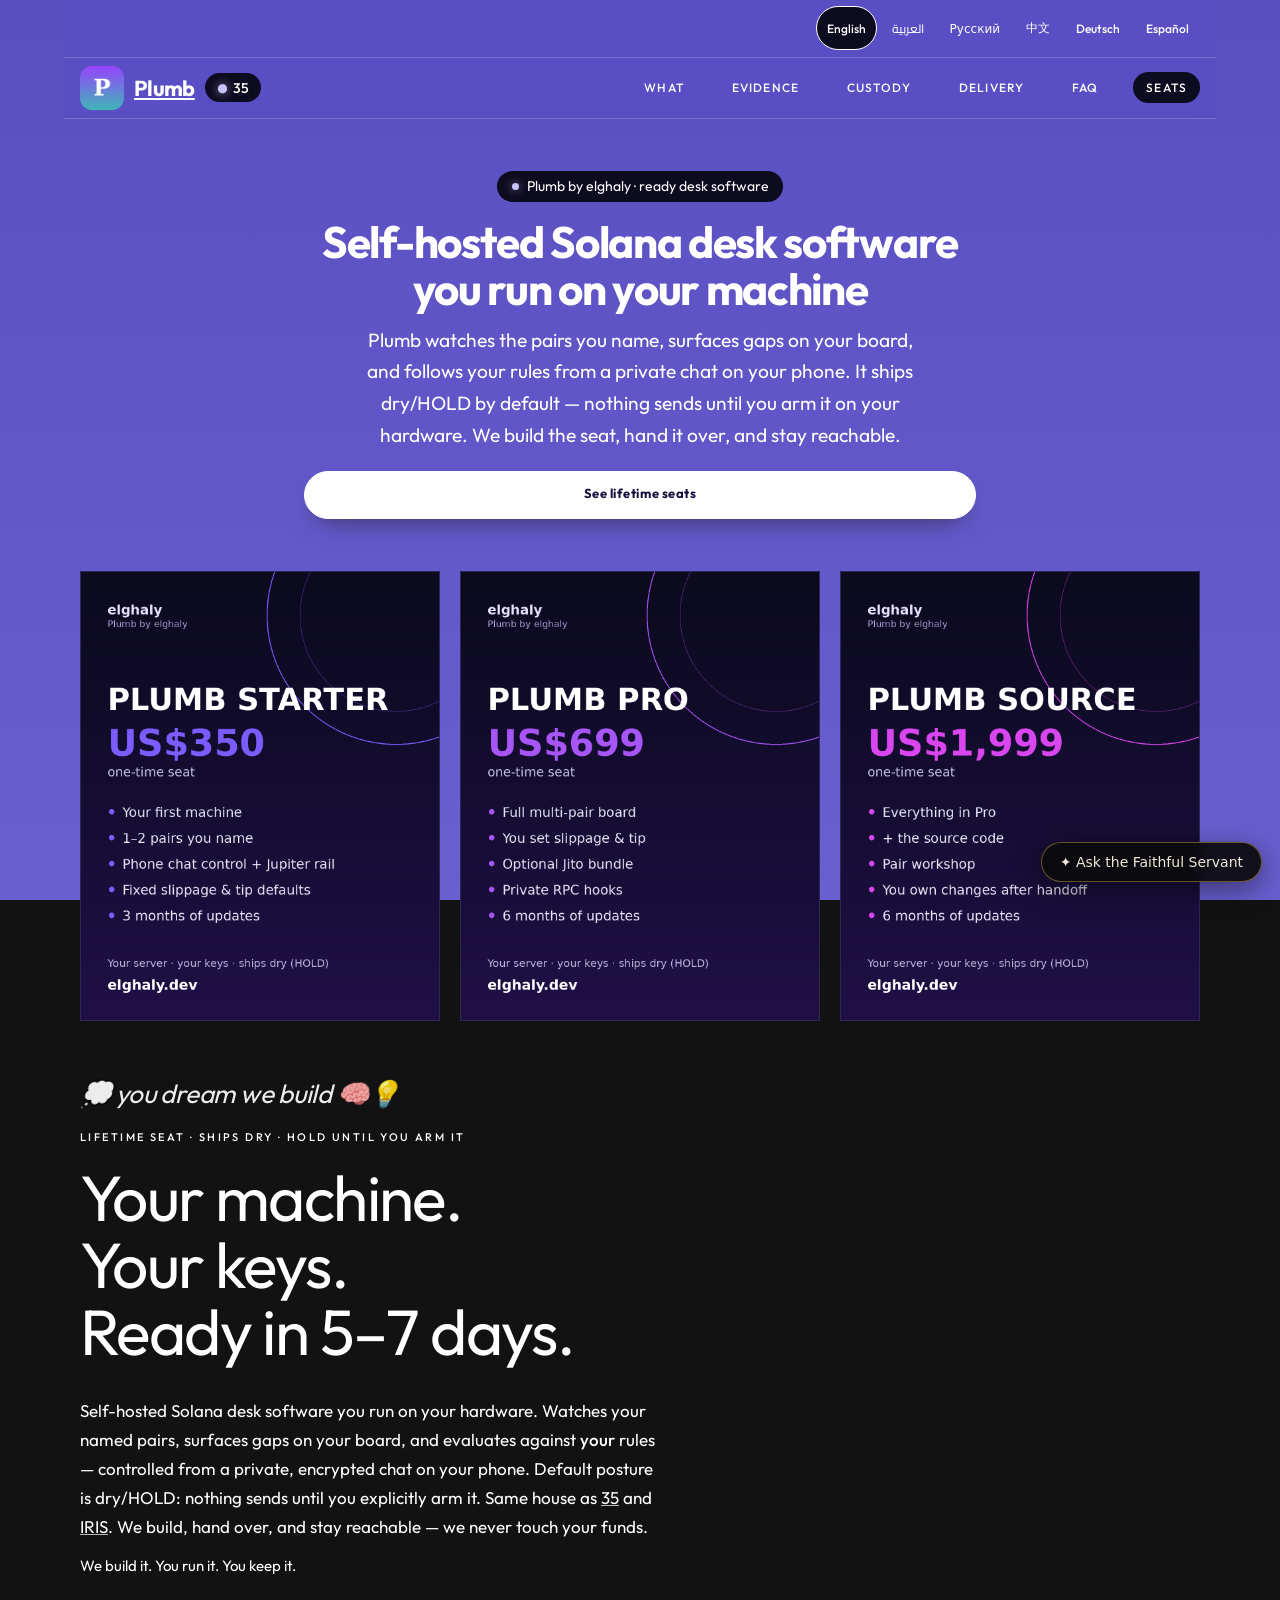
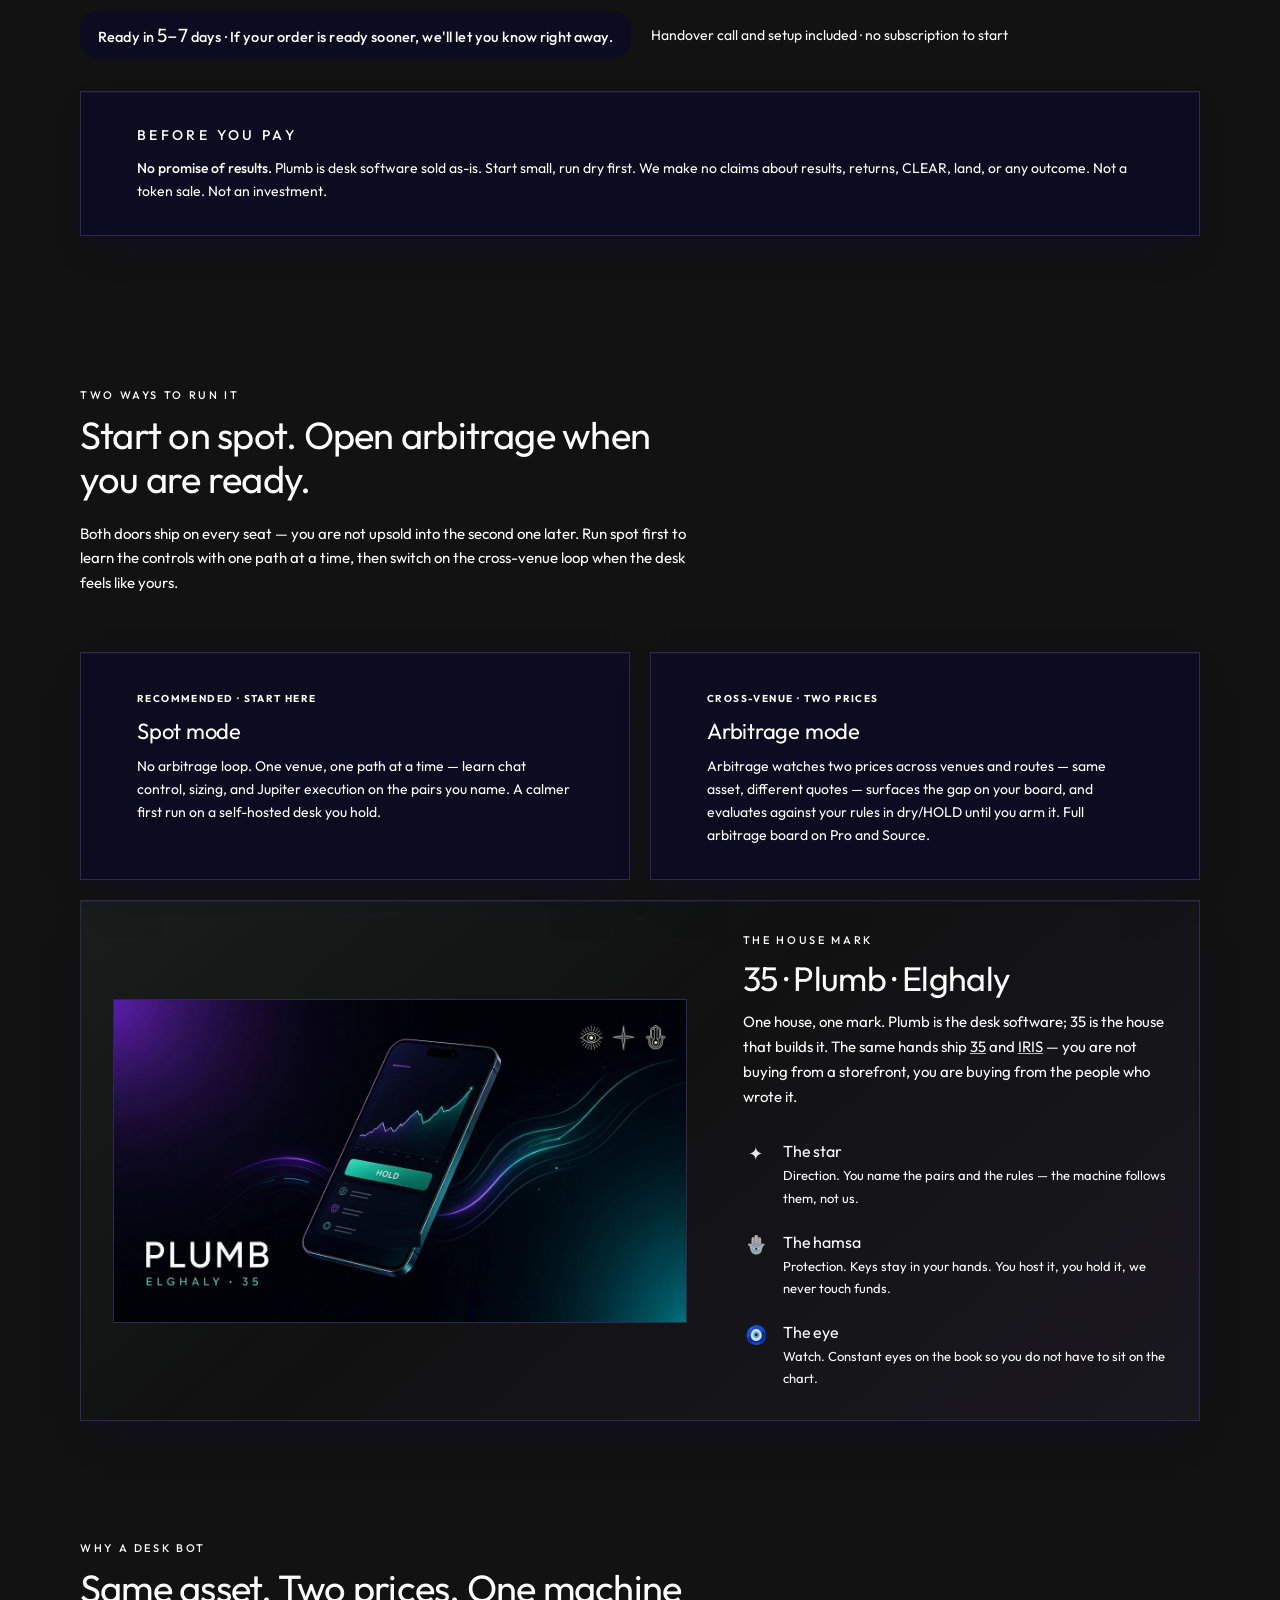
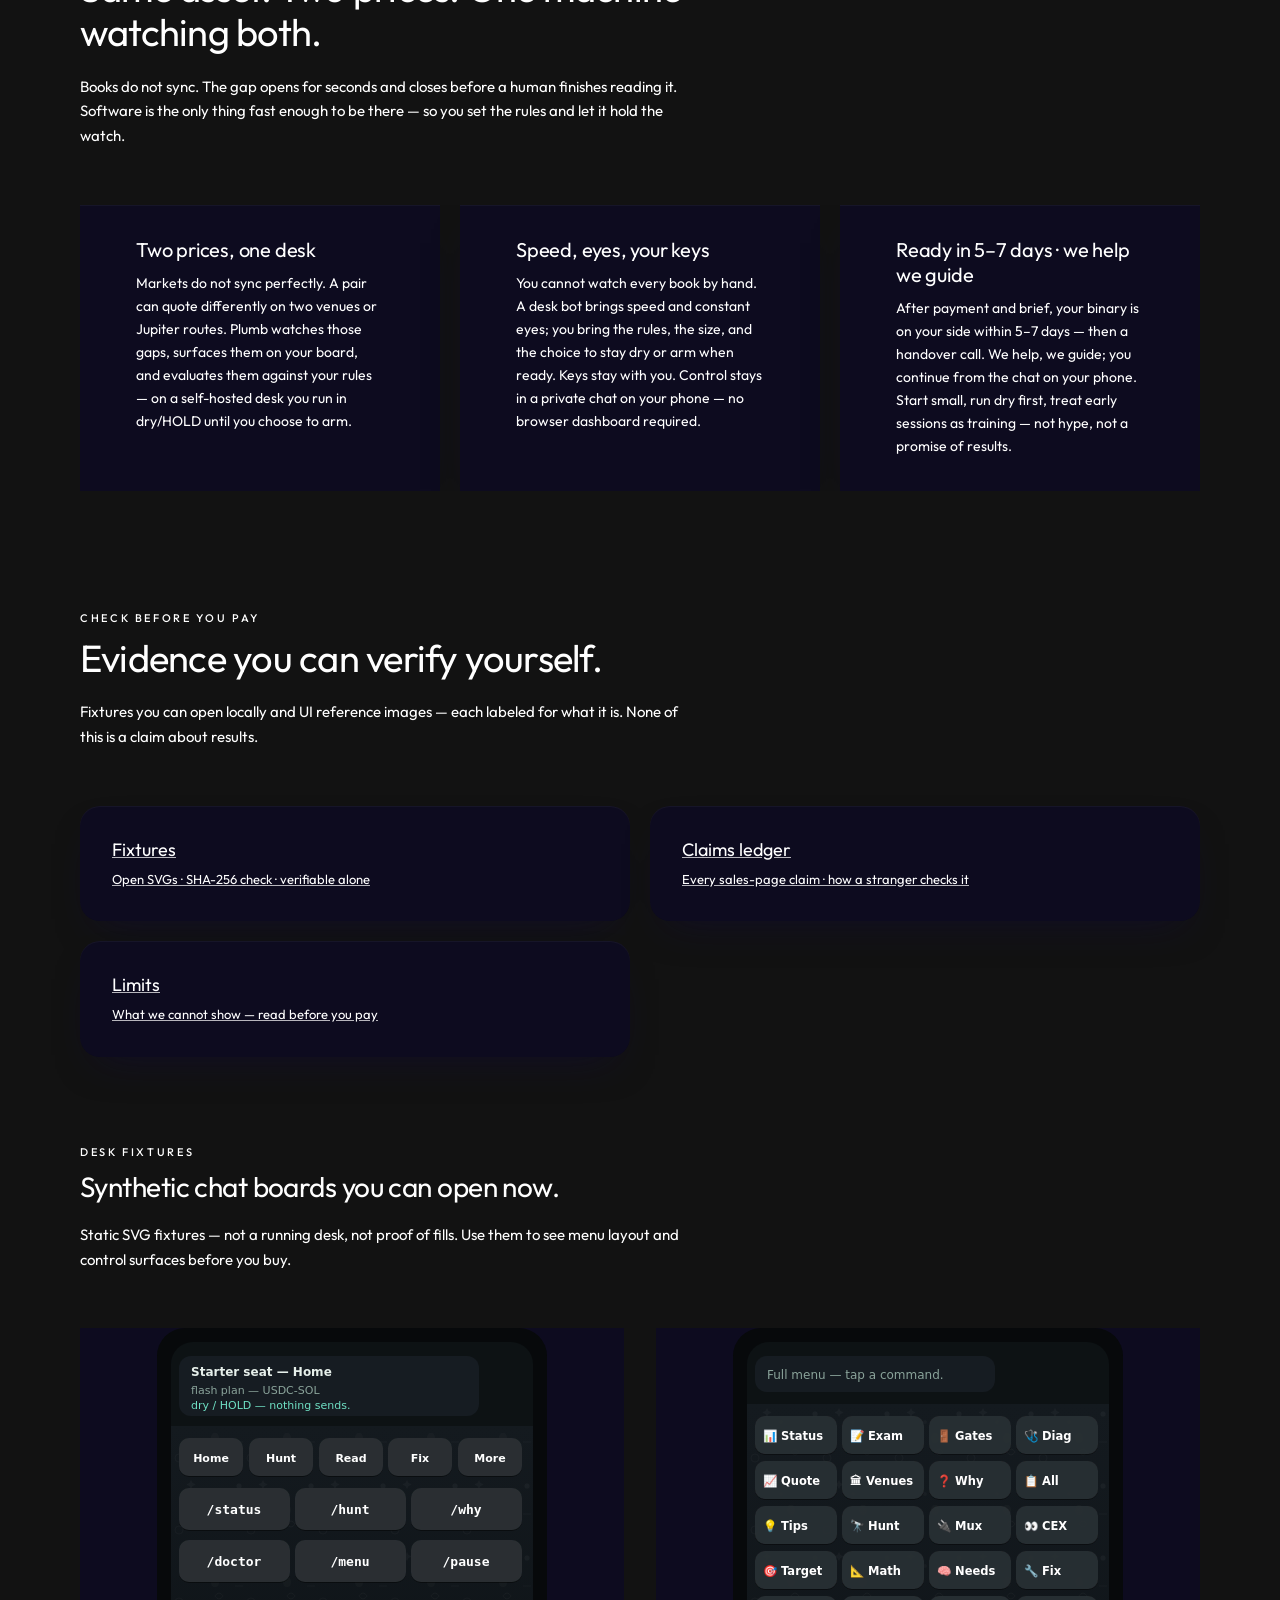
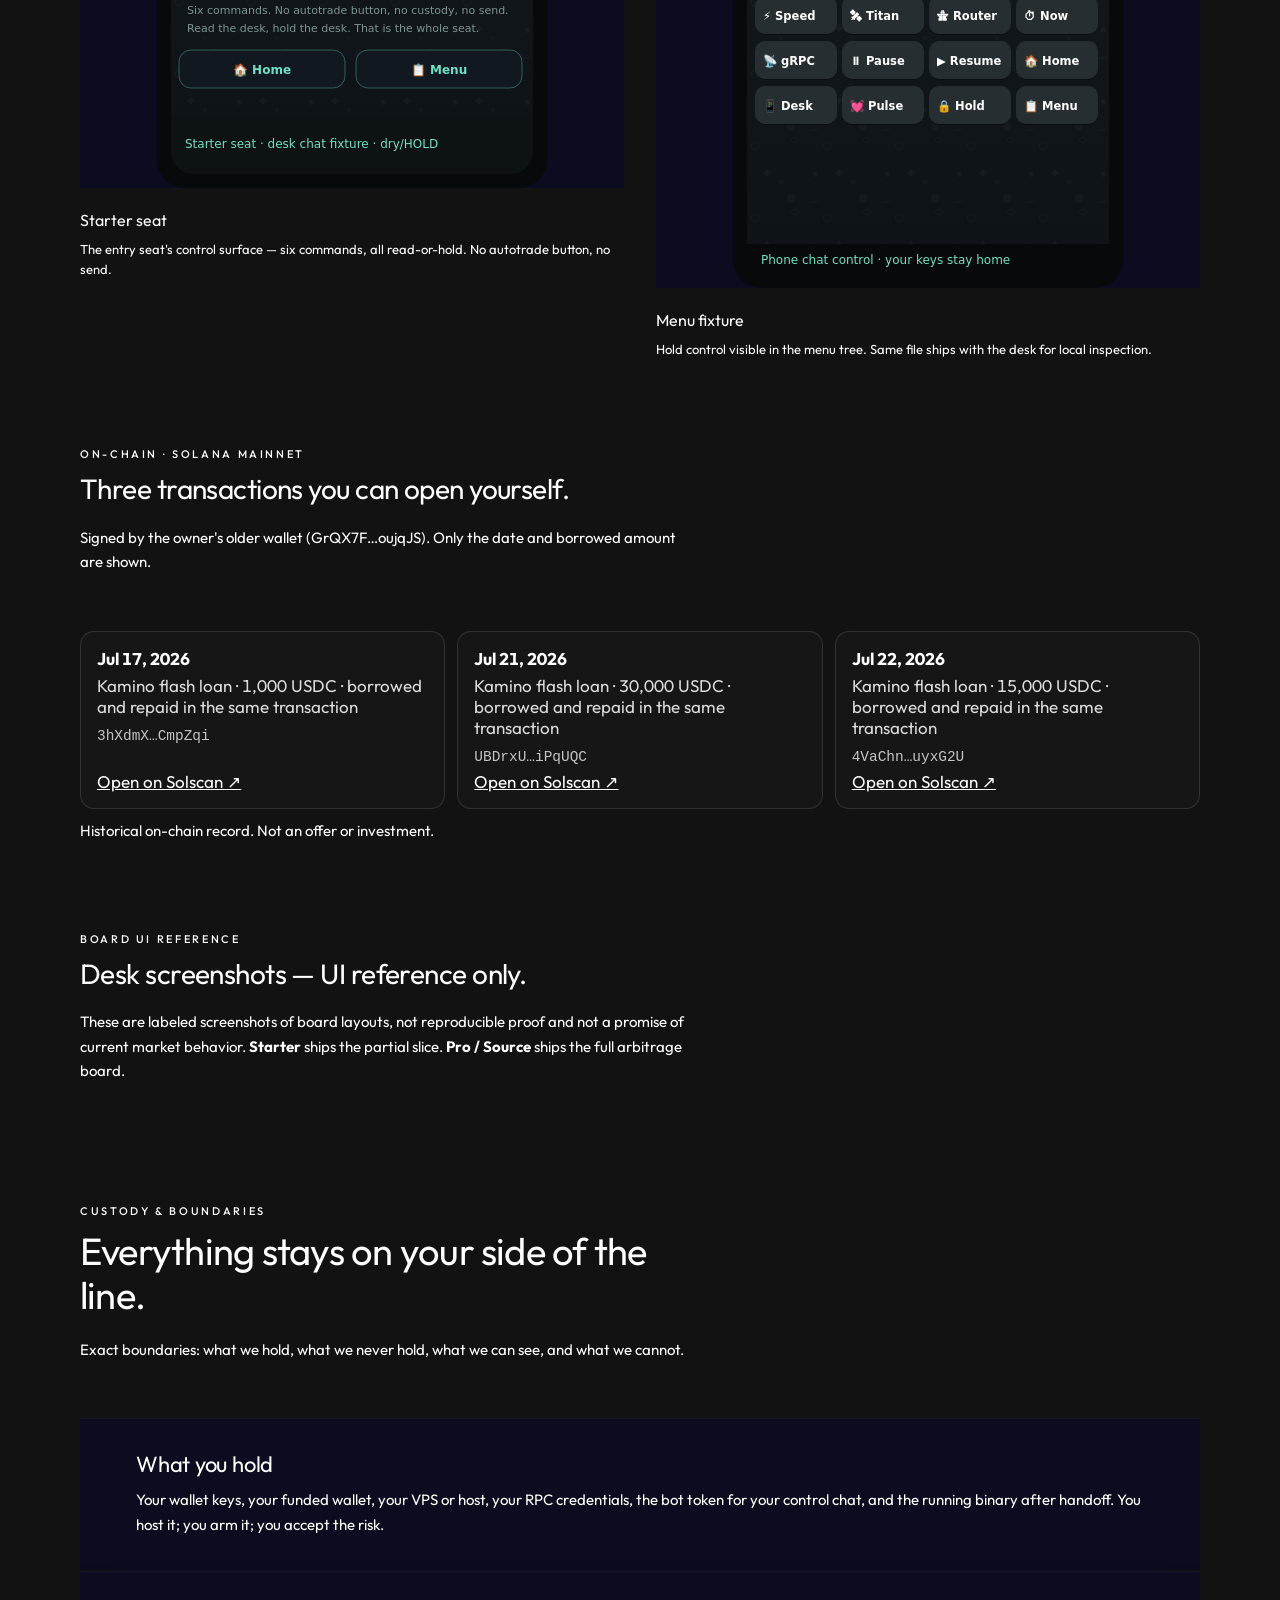
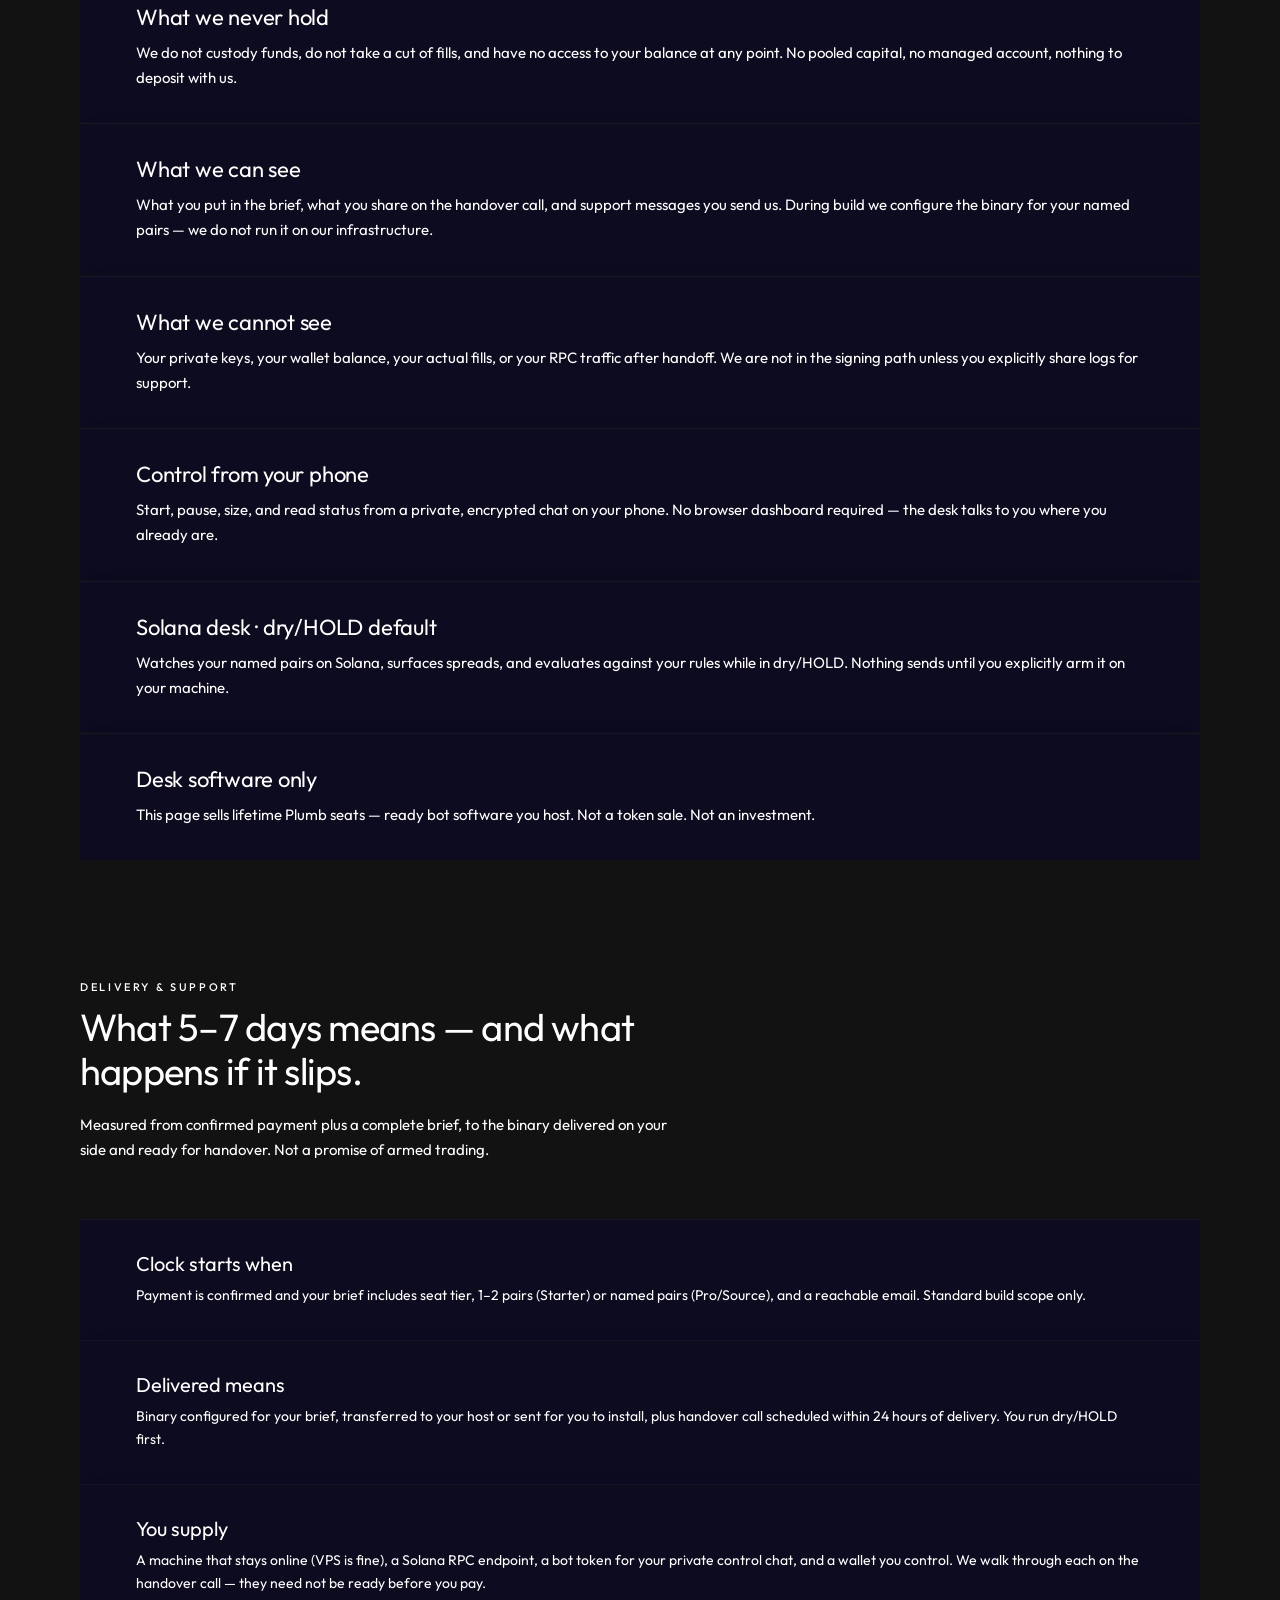
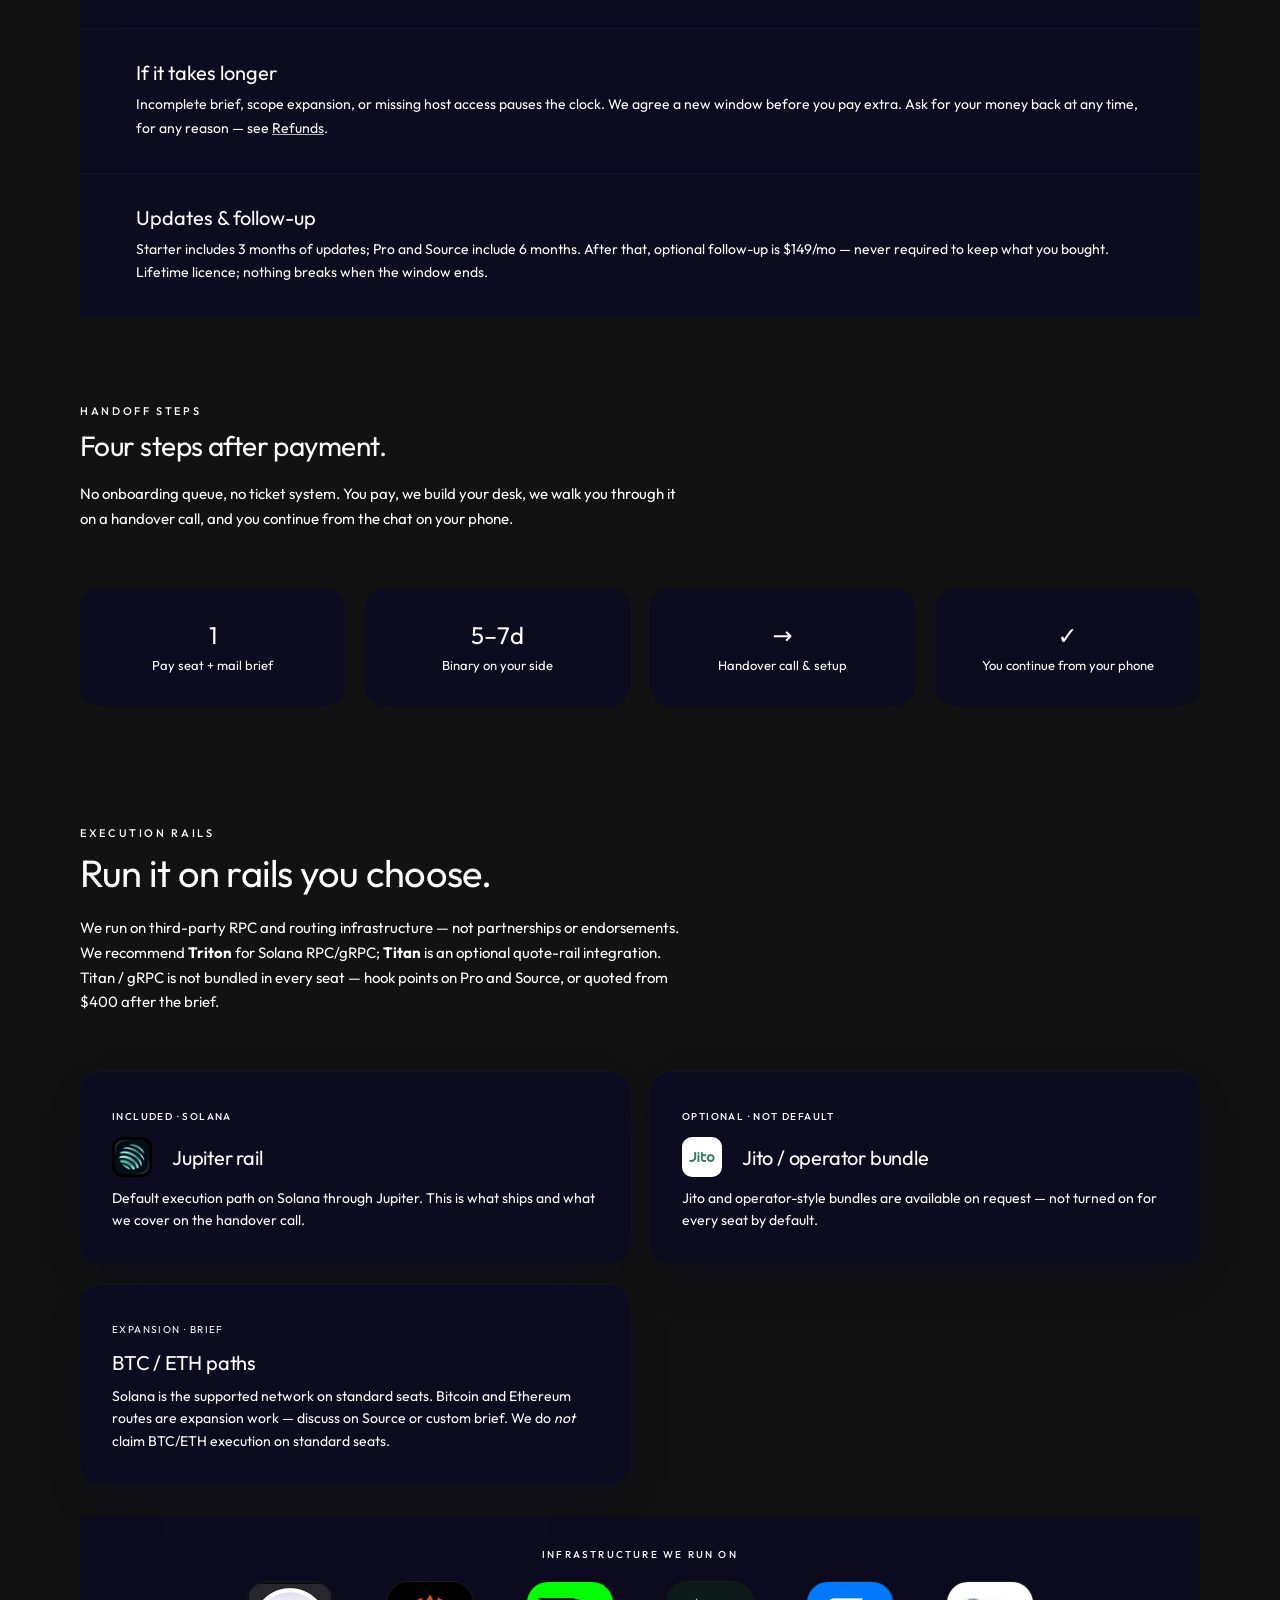
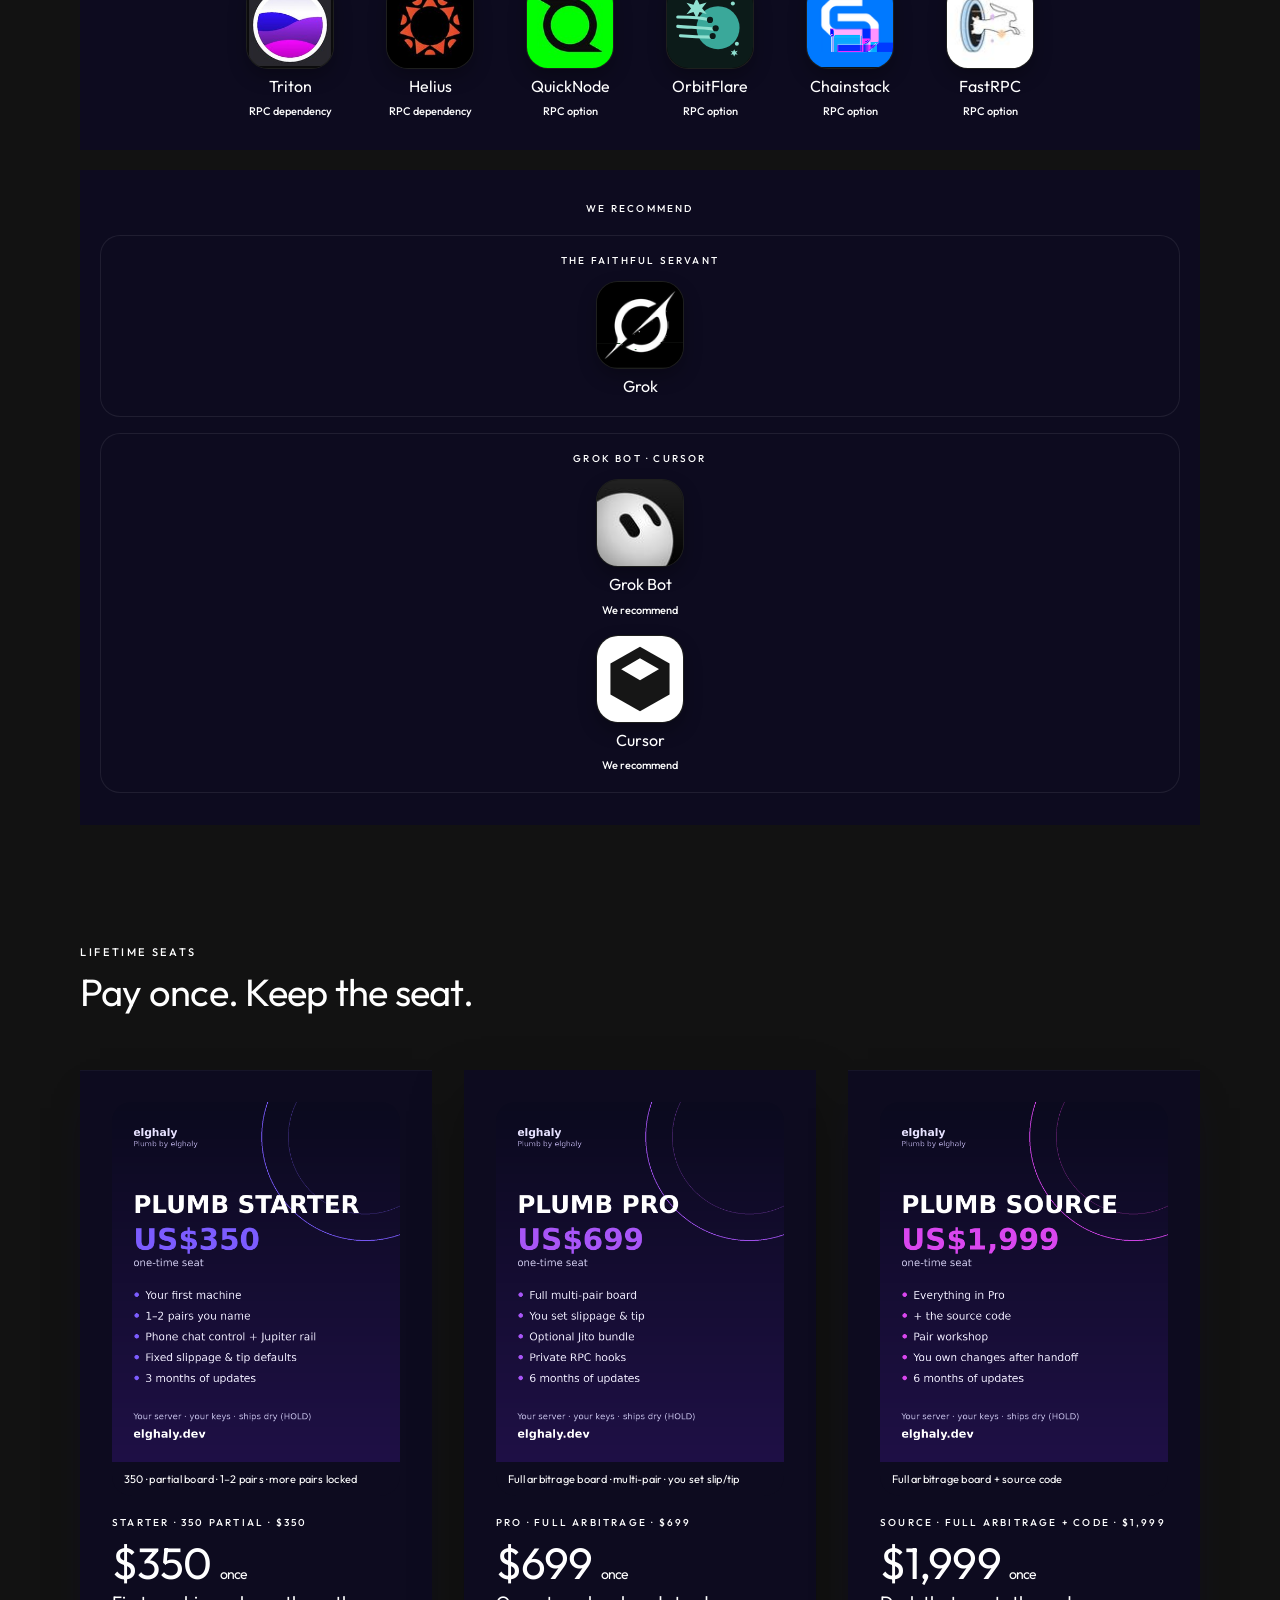
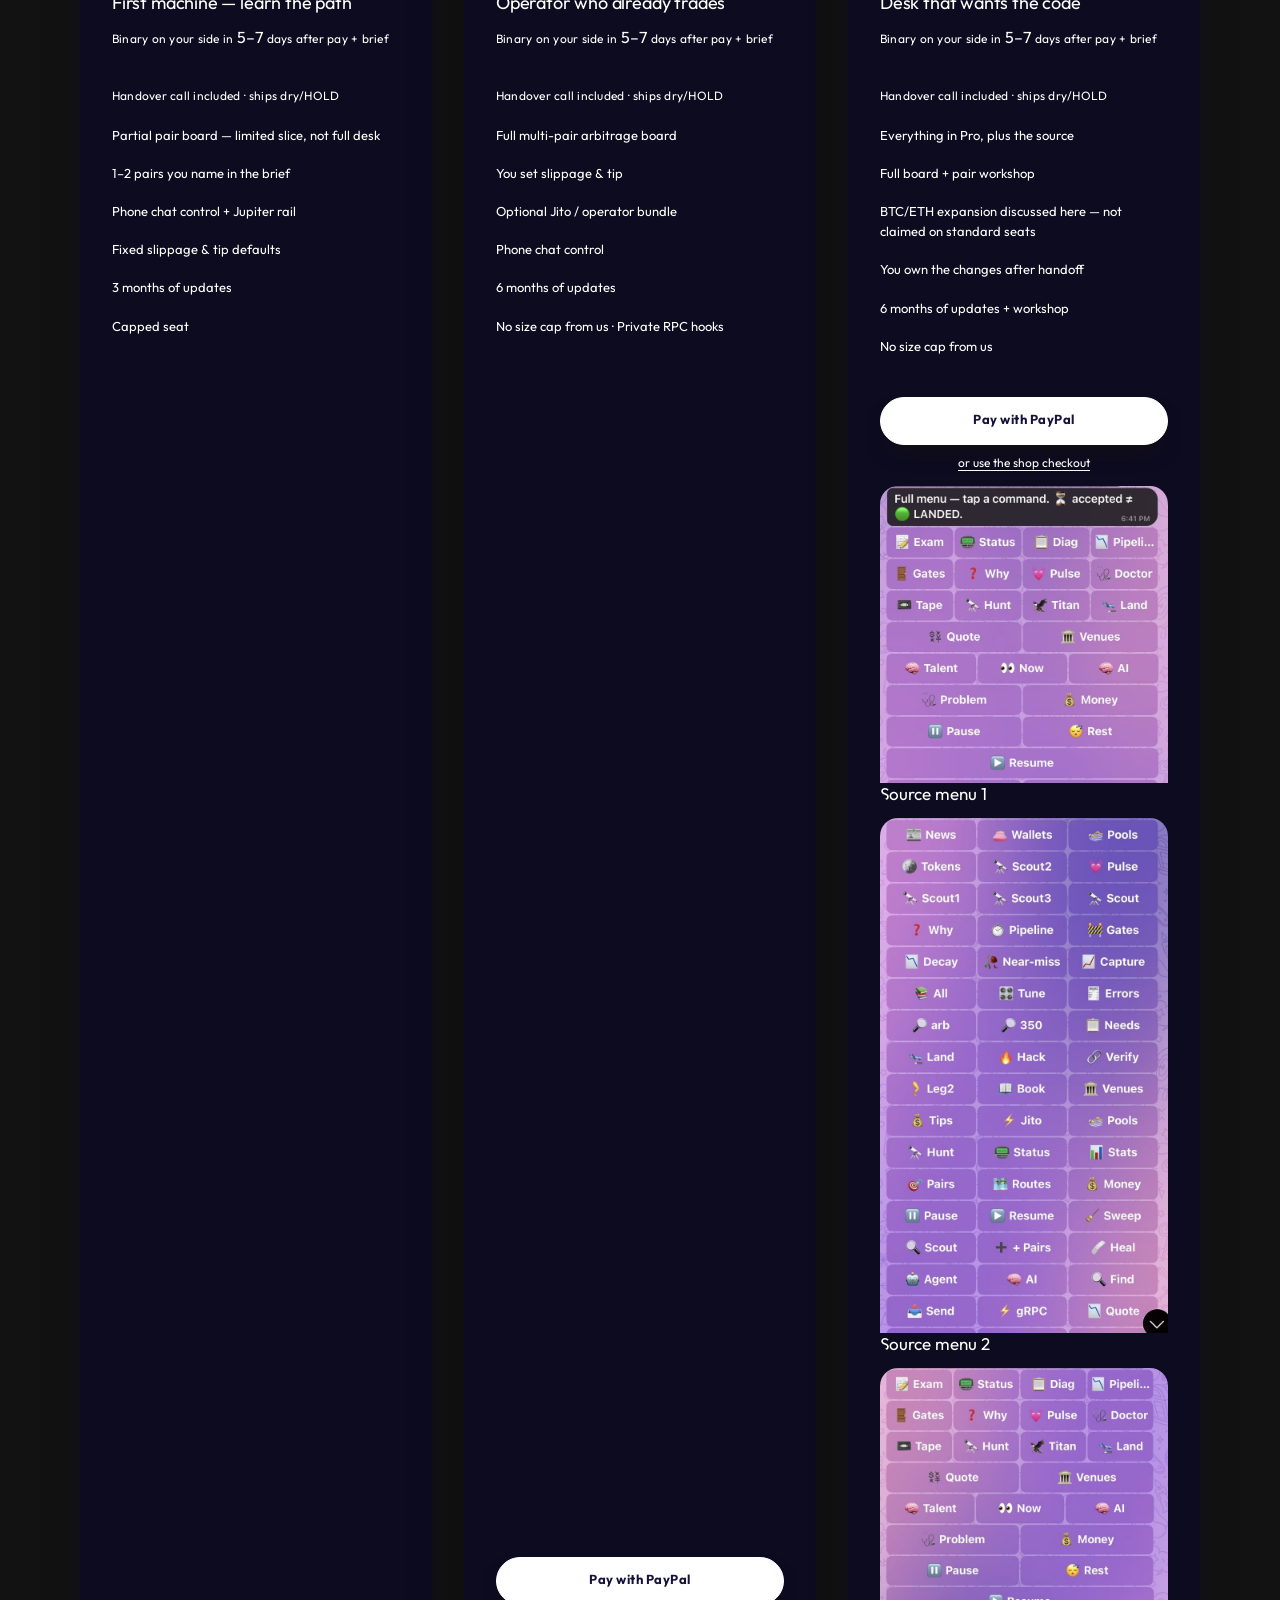
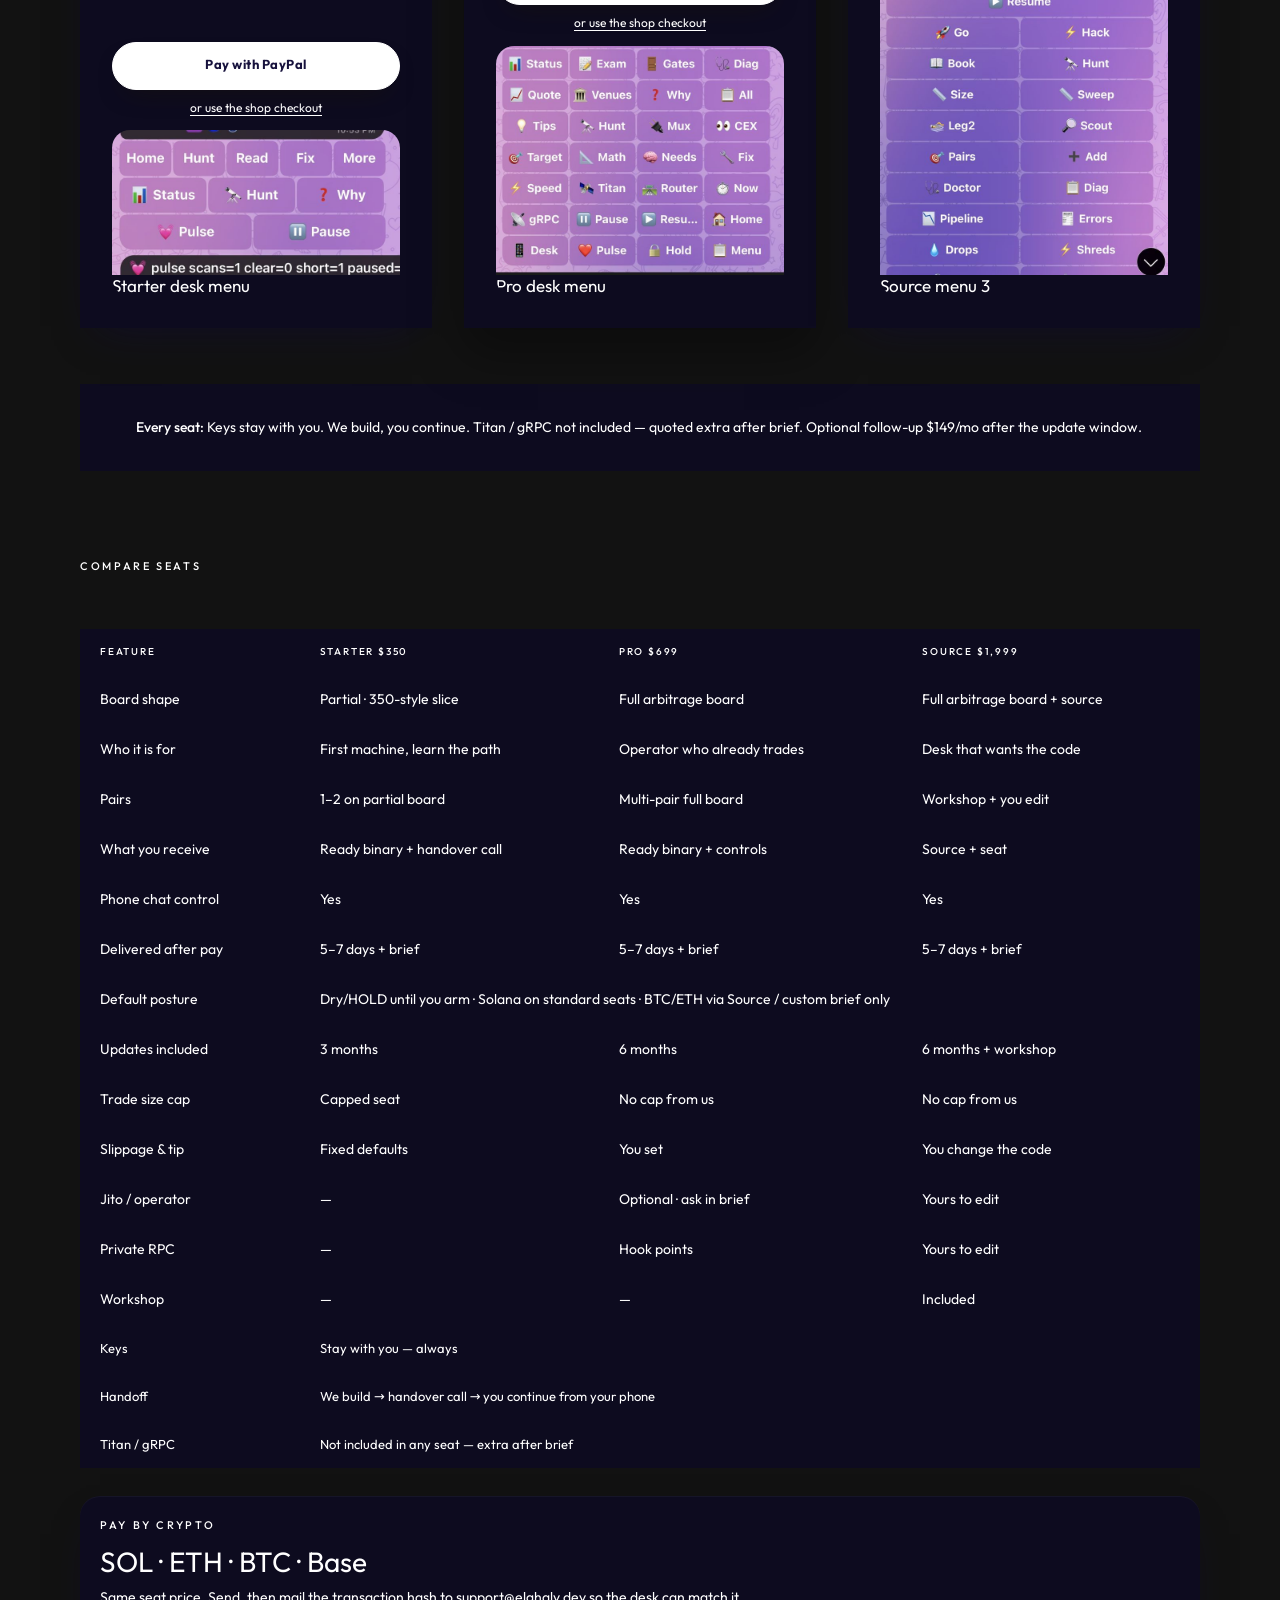
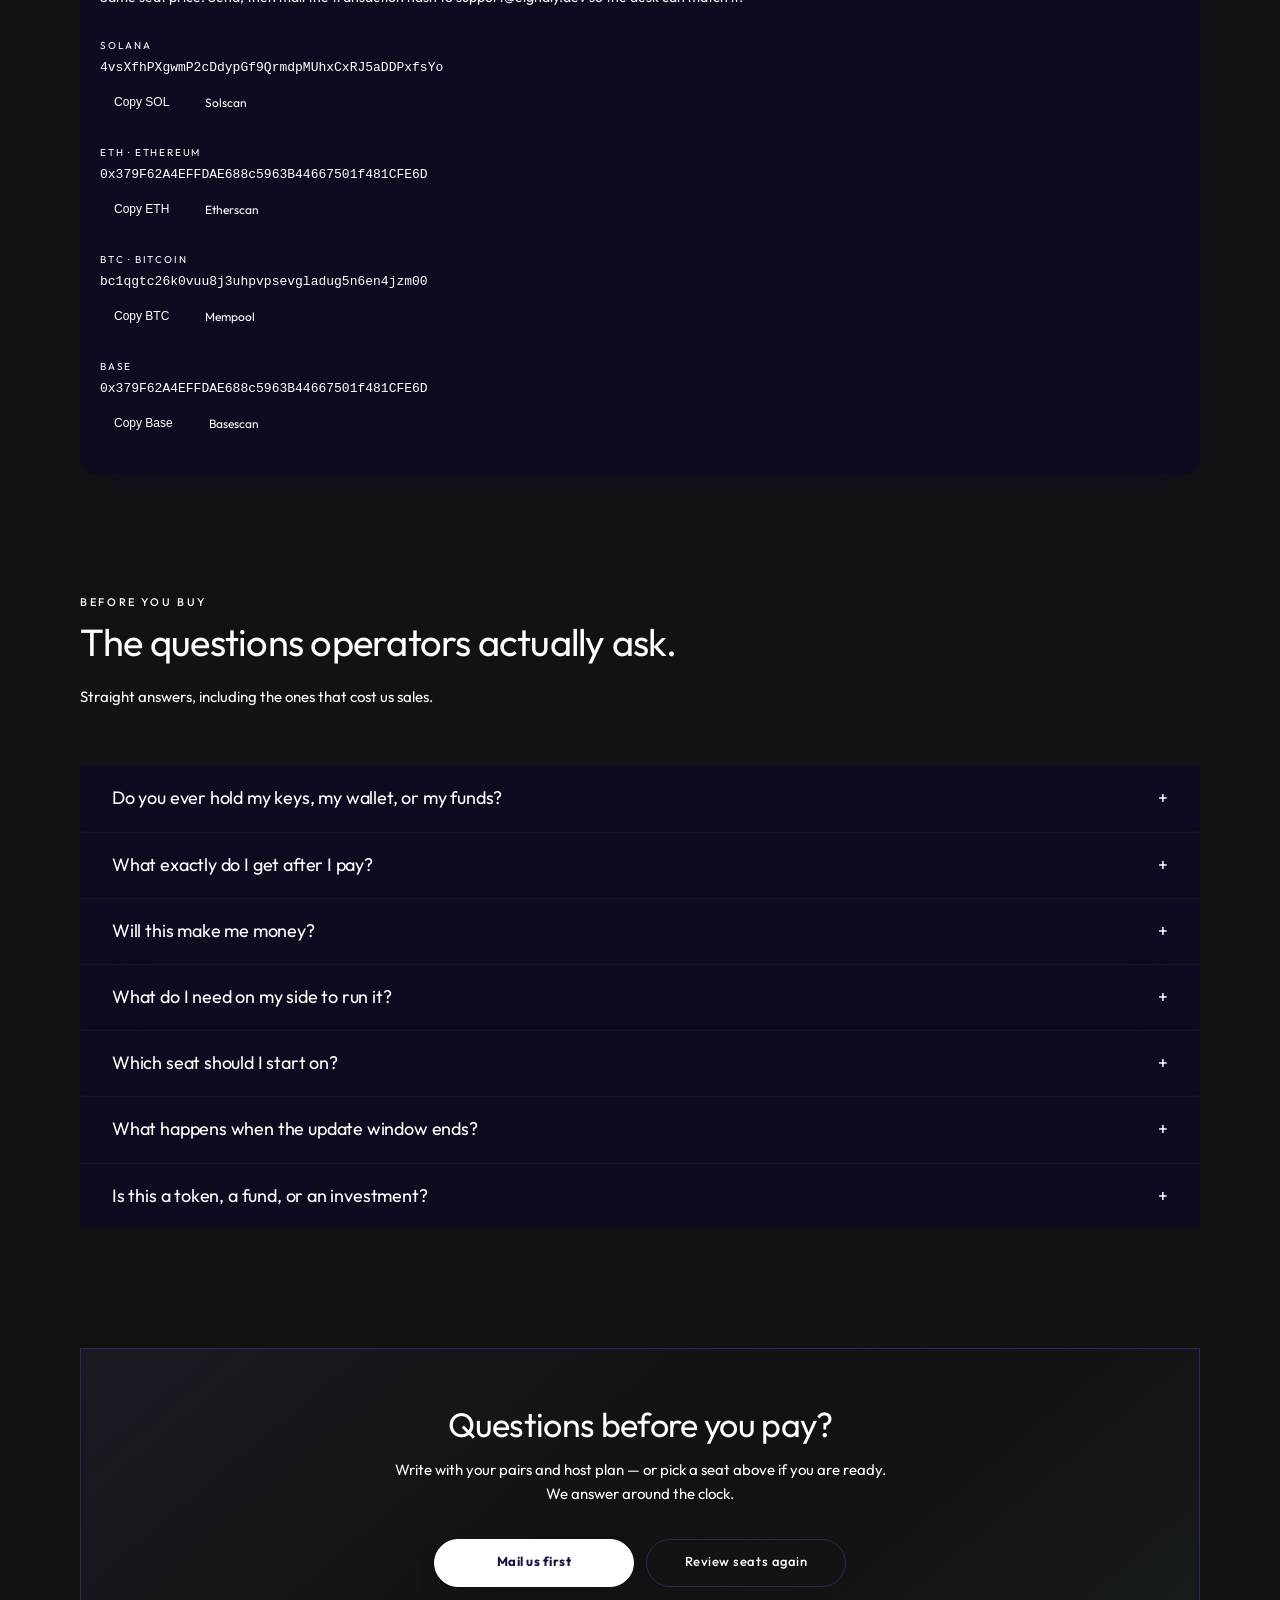
==== index.html @ fbfe06fa "revert: footer QQ icon + address (footer lives in #10) [index.html]" ====
<!DOCTYPE html>
<html lang="en">
<head>
<meta charset="utf-8"/>
<meta name="viewport" content="width=device-width,initial-scale=1"/>
<title>Plumb — Ready Desk Software</title>
<meta name="description" content="Self-hosted Solana desk software. Ships dry/HOLD. Controlled from a private chat on your phone, Jupiter routes, partial or full pair board. Ready in 5–7 days after payment and brief. Lifetime seats."/>
<meta name="theme-color" content="#352373"/>
<meta name="color-scheme" content="dark"/>
<meta name="robots" content="index,follow,max-image-preview:large,max-snippet:-1"/>
<meta name="author" content="Elghaly"/>
<link rel="canonical" href="https://plumb-35.elghaly.dev/"/>
<meta property="og:site_name" content="Plumb — Elghaly"/>
<meta property="og:title" content="Plumb — Ready Desk Software"/>
<meta property="og:description" content="Self-hosted Solana desk. Ships dry/HOLD. Partial or full pair board. Ready in 5–7 days after payment and brief."/>
<meta property="og:url" content="https://plumb-35.elghaly.dev/"/>
<meta property="og:type" content="website"/>
<meta property="og:locale" content="en_US"/>
<meta property="og:image" content="https://plumb-35.elghaly.dev/brand-plumb-hero-v2.jpg?v=1"/>
<meta property="og:image:width" content="1280"/>
<meta property="og:image:height" content="720"/>
<meta property="og:image:alt" content="Plumb by elghaly — desk on your phone, HOLD by default"/>
<meta name="twitter:card" content="summary_large_image"/>
<meta name="twitter:title" content="Plumb — Ready Desk Software"/>
<meta name="twitter:description" content="Self-hosted Solana desk. Ships dry/HOLD. Partial or full pair board. Ready in 5–7 days after payment and brief."/>
<meta name="twitter:image" content="https://plumb-35.elghaly.dev/brand-plumb-hero-v2.jpg?v=1"/>
<link rel="icon" href="/favicon.ico" sizes="any"/>
<link rel="icon" href="/favicon.png" type="image/png"/>
<link rel="icon" href="/favicon.svg" type="image/svg+xml"/>
<link rel="apple-touch-icon" href="/apple-touch-icon.png"/>
<link rel="manifest" href="site.webmanifest"/>
<link rel="preload" as="image" href="plumb-starter-1080x1350.png" type="image/png" fetchpriority="high"/>
<link rel="stylesheet" href="/css/house-glass.css"/>
<script>
/* Set the js flag and the saved language direction before first paint, so a
   returning Arabic reader never sees an English LTR frame flip to RTL. */
(function(){var d=document.documentElement;d.className+=' js';
try{var l=localStorage.getItem('plumb-lang');
if(l&&/^(en|ar|ru|zh|de|es)$/.test(l)){d.lang=l;d.dir=l==='ar'?'rtl':'ltr';}
else if(typeof window.PLUMB_PAGE_LANG==='string'&&/^(en|ar|ru|zh)$/.test(window.PLUMB_PAGE_LANG)){d.lang=window.PLUMB_PAGE_LANG;d.dir=window.PLUMB_PAGE_LANG==='ar'?'rtl':'ltr';}}catch(e){}})();
</script>
<script type="application/ld+json">
{
 "@context": "https://schema.org",
 "@graph": [
  {
   "@type": "Organization",
   "@id": "https://plumb-35.elghaly.dev/#org",
   "name": "Elghaly",
   "url": "https://plumb-35.elghaly.dev/",
   "logo": "https://plumb-35.elghaly.dev/brand-35-plumb.jpg",
   "email": "support@elghaly.dev",
   "sameAs": [
    "https://35.elghaly.dev",
    "https://iris-35.elghaly.dev"
   ]
  },
  {
   "@type": "WebSite",
   "@id": "https://plumb-35.elghaly.dev/#site",
   "url": "https://plumb-35.elghaly.dev/",
   "name": "Plumb — Ready Desk Software",
   "publisher": {
    "@id": "https://plumb-35.elghaly.dev/#org"
   },
   "inLanguage": [
    "en",
    "ar",
    "ru",
    "zh",
    "de",
    "es"
   ]
  },
  {
   "@type": "SoftwareApplication",
   "@id": "https://plumb-35.elghaly.dev/#app",
   "name": "Plumb",
   "applicationCategory": "FinanceApplication",
   "operatingSystem": "Linux",
   "description": "Self-hosted Solana desk software. Ships dry/HOLD. Controlled from a private chat on your phone, Jupiter routes, partial or full arbitrage pair board. Ready within 5–7 days of confirmed payment and brief. You host it and hold your own keys.",
   "url": "https://plumb-35.elghaly.dev/",
   "image": "https://plumb-35.elghaly.dev/brand-plumb-hero-v2.jpg?v=1",
   "publisher": {
    "@id": "https://plumb-35.elghaly.dev/#org"
   },
   "offers": [
    {
     "@type": "Offer",
     "name": "Starter seat",
     "price": "350",
     "priceCurrency": "USD",
     "description": "Partial pair board, 1–2 pairs, phone chat control and Jupiter rail, fixed slippage and tip defaults, 3 months of updates.",
     "url": "https://plumb-shop.elghaly.dev/products/plumb-starter",
     "availability": "https://schema.org/InStock"
    },
    {
     "@type": "Offer",
     "name": "Pro seat",
     "price": "699",
     "priceCurrency": "USD",
     "description": "Full multi-pair arbitrage board, you set slippage and tip, optional Jito bundle, private RPC hooks, 6 months of updates.",
     "url": "https://plumb-shop.elghaly.dev/products/plumb-pro",
     "availability": "https://schema.org/InStock"
    },
    {
     "@type": "Offer",
     "name": "Source seat",
     "price": "1999",
     "priceCurrency": "USD",
     "description": "Everything in Pro plus the source code, pair workshop and 6 months of updates.",
     "url": "https://plumb-shop.elghaly.dev/products/plumb-source",
     "availability": "https://schema.org/InStock"
    }
   ]
  },
  {
   "@type": "FAQPage",
   "@id": "https://plumb-35.elghaly.dev/#faq",
   "mainEntity": [
    {
     "@type": "Question",
     "name": "Do you ever hold my keys, my wallet, or my funds?",
     "acceptedAnswer": {
      "@type": "Answer",
      "text": "No. Plumb runs on your machine with your keys and your wallet. We do not custody funds, do not take a cut of fills, and have no access to your balance at any point."
     }
    },
    {
     "@type": "Question",
     "name": "What exactly do I get after I pay?",
     "acceptedAnswer": {
      "@type": "Answer",
      "text": "A ready bot built for the pairs you name in the brief, delivered within 5–7 days of confirmed payment and brief, plus a handover call to get it running on your host. Starter and Pro ship the running binary; Source ships the source code as well. Every seat is controlled from a private chat on your phone. Ships dry/HOLD by default."
     }
    },
    {
     "@type": "Question",
     "name": "Will this make me money?",
     "acceptedAnswer": {
      "@type": "Answer",
      "text": "We make no promise of results. Plumb is a tool that gives you speed and constant eyes on the book, but the rules, the size and the risk are yours. Markets can move against you and you can lose money."
     }
    },
    {
     "@type": "Question",
     "name": "What do I need on my side to run it?",
     "acceptedAnswer": {
      "@type": "Answer",
      "text": "A machine that stays online such as a small VPS, a Solana RPC endpoint, a bot token for your private control chat, and a funded wallet you control. We walk through each of these on the handover call."
     }
    },
    {
     "@type": "Question",
     "name": "Which seat should I start on?",
     "acceptedAnswer": {
      "@type": "Answer",
      "text": "Starter if this is your first desk bot. Pro if you already trade actively and want the multi-pair arbitrage board with your own slippage and tip settings. Source only if you intend to edit the code yourself."
     }
    },
    {
     "@type": "Question",
     "name": "What happens when the update window ends?",
     "acceptedAnswer": {
      "@type": "Answer",
      "text": "Nothing breaks. The seat is a lifetime licence and the desk keeps running. Updates are included for 3 months on Starter and 6 months on Pro and Source; continued updates afterwards are an optional $149/mo."
     }
    },
    {
     "@type": "Question",
     "name": "Is this a token, a fund, or an investment?",
     "acceptedAnswer": {
      "@type": "Answer",
      "text": "No. You are buying software once and running it yourself. There is no token, no pooled capital, no managed account and nothing to deposit with us."
     }
    }
   ]
  }
 ]
}
</script>

<link rel="alternate" hreflang="en" href="https://plumb-35.elghaly.dev/"/>
<link rel="alternate" hreflang="ar" href="https://plumb-35.elghaly.dev/ar/"/>
<link rel="alternate" hreflang="ru" href="https://plumb-35.elghaly.dev/ru/"/>
<link rel="alternate" hreflang="zh" href="https://plumb-35.elghaly.dev/zh/"/>
<link rel="alternate" hreflang="x-default" href="https://plumb-35.elghaly.dev/"/>

<style>
  .oc { margin: 56px auto 0; max-width: 920px; padding: 0 20px; }
  .oc h2 { font-family: Georgia, 'Times New Roman', serif; color: #c4a1ec; font-weight: 500; margin: 0 0 6px; font-size: clamp(1.15rem, 4.6vw, 1.5rem); }
  .oc__sub { color: #a39b88; margin: 0 0 22px; font-size: .92rem; }
  .oc-flag { color: #a39b88; font-size: .78rem; letter-spacing: .12em; text-transform: uppercase; margin: 0 0 14px; }
  #onchain-list { display: grid; gap: 14px; }
  .oc-card { border: 1px solid rgba(196,161,236,.32); background: rgba(16,19,31,.62); backdrop-filter: blur(8px);
             border-radius: 14px; padding: 14px 16px; color: #efe8d8; }
  .oc-top { display: flex; flex-wrap: wrap; align-items: center; gap: 8px 10px; margin-bottom: 8px; }
  .oc-stage { font-size: .72rem; letter-spacing: .1em; text-transform: uppercase; padding: 3px 9px; border-radius: 999px;
              border: 1px solid rgba(196,161,236,.45); color: #e6d4fa; }
  .oc-stage--refused { border-color: rgba(214,120,120,.6); color: #e7b3b3; }
  .oc-stage--confirmed { border-color: rgba(52,184,172,.55); color: #9fe3da; }
  .oc-chain { font-size: .78rem; color: #c4a1ec; }
  .oc-time { margin-left: auto; font-size: .76rem; color: #a39b88; }
  .oc-hops { margin: 0 0 6px; font-size: .95rem; line-height: 1.6; }
  .oc-reason { margin: 0 0 6px; font-size: .88rem; color: #cbbfae; }
  .oc-foot { display: flex; justify-content: flex-end; }
  .oc-sig { font-family: ui-monospace, monospace; font-size: .8rem; color: #c4a1ec; text-decoration: none; border-bottom: 1px solid rgba(196,161,236,.4); }
  .oc-sig--none { color: #6e6a63; border: 0; }
  @media (max-width: 520px) { .oc-time { margin-left: 0; width: 100%; } .oc-card { padding: 13px 14px; } }
</style>
</head>
<body>
<a class="skip-link" href="#main" id="skipLink">Skip to content</a>
<div class="wrap">
  <header class="nav">
    <div class="nav__langbar">
      <div class="nav__langbar-in">
        <nav class="lang-switch" aria-label="Language">
          <a class="lang-btn active" href="/" data-lang="en" hreflang="en" lang="en">English</a>
          <a class="lang-btn" href="/ar/" data-lang="ar" hreflang="ar" lang="ar">العربية</a>
          <a class="lang-btn" href="/ru/" data-lang="ru" hreflang="ru" lang="ru">Русский</a>
          <a class="lang-btn" href="/zh/" data-lang="zh" hreflang="zh" lang="zh">中文</a>
          <button type="button" class="lang-btn" data-lang="de">Deutsch</button>
          <button type="button" class="lang-btn" data-lang="es">Español</button>
        </nav>
      </div>
    </div>
    <div class="nav__in">
      <div class="nav__start">
        <div class="brand">
          <img class="brand-p" src="/logo.png" width="56" height="56" alt="" aria-hidden="true"/>
          <a href="#top" class="brand-logo" aria-label="Plumb 35 — Elghaly, back to top">
            <span class="bl-35" aria-hidden="true">Plumb</span>
          </a>
        </div>
        <span class="house-badge" title="35 house mark"><span class="house-badge__dot" aria-hidden="true">●</span> 35</span>
      </div>
      <nav class="site-nav" aria-label="Sections">
        <a href="#what" id="navWhat">What</a>
        <a href="#evidence" id="navEvidence">Evidence</a>
        <a href="#custody" id="navCustody">Custody</a>
        <a href="#delivery" id="navDelivery">Delivery</a>
        <a href="#faq" id="navFaq">FAQ</a>
        <a href="#seats" class="nav-cta" id="navSeats">Seats</a>
      </nav>
    </div>
  </header>

  <main id="main">
  <p class="locale-notice" id="homeLocaleNote" hidden></p>
  <section class="intro-hero" aria-labelledby="introTitle">
    <p class="intro-hero__eyebrow" id="introEyebrow">Plumb by elghaly · ready desk software</p>
    <h1 class="intro-hero__title" id="introTitle">Self-hosted Solana desk software you run on your machine</h1>
    <p class="intro-hero__lede" id="introLede">Plumb watches the pairs you name, surfaces gaps on your board, and follows your rules from a private chat on your phone. It ships dry/HOLD by default — nothing sends until you arm it on your hardware. We build the seat, hand it over, and stay reachable.</p>
    <p class="intro-hero__cta"><a class="btn btn-primary" id="introCta" href="#seats">See lifetime seats</a></p>
  </section>
  <section class="hero" id="top">
    <div class="hero-products" aria-label="Lifetime seats">
      <a href="#seats"><img src="plumb-starter-1080x1350.png" width="1080" height="1350" alt="Plumb Starter — US$350 one-time seat" fetchpriority="high" decoding="async"/></a>
      <a href="#seats"><img src="plumb-pro-1080x1350.png" width="1080" height="1350" alt="Plumb Pro — US$699 one-time seat" loading="lazy" decoding="async"/></a>
      <a href="#seats"><img src="plumb-source-1080x1350.png" width="1080" height="1350" alt="Plumb Source — US$1,999 one-time seat" loading="lazy" decoding="async"/></a>
    </div>
    <p class="flagship brand-lock">💭 you dream we build 🧠💡</p>
    <div class="hero-copy">
      <p class="eyebrow" id="heroEyebrow">Lifetime seat · ships dry · HOLD until you arm it</p>
      <h2 id="heroH1">Your machine.<br/>Your keys.<br/>Ready in 5–7 days.</h2>
      <p class="lede" id="heroLede">Self-hosted Solana desk software you run on your hardware. Watches your named pairs, surfaces gaps on your board, and evaluates against <strong>your</strong> rules — controlled from a private, encrypted chat on your phone. Default posture is dry/HOLD: nothing sends until you explicitly arm it. Same house as <a href="https://35.elghaly.dev">35</a> and <a href="https://iris-35.elghaly.dev">IRIS</a>. We build, hand over, and stay reachable — we never touch your funds.</p>
      <p class="pitch-line" id="heroPitch">We build it. You run it. You keep it.</p>
    </div>
    <div class="hero-meta">
      <p class="delivery delivery-lg" id="heroDelivery">Ready in <time>5–7</time> days · If your order is ready sooner, we&#39;ll let you know right away.</p>
      <p class="hero-help" id="heroHelp">Handover call and setup included · no subscription to start</p>
    </div>
    <aside class="trust-band reveal" aria-labelledby="trustTitle">
      <p class="section-label" id="trustLabel">Before you pay</p>
      <p id="trustTitle"><strong id="trustStrong">No promise of results.</strong> <span id="trustNote">Plumb is desk software sold as-is. Start small, run dry first. We make no claims about results, returns, CLEAR, land, or any outcome. Not a token sale. Not an investment.</span></p>
    </aside>
  </section>

  <section id="what" class="reveal" aria-labelledby="modesTitle">
    <div class="section-head">
      <p class="section-label" id="modesLabel">Two ways to run it</p>
      <h2 class="section-title" id="modesTitle">Start on spot. Open arbitrage when you are ready.</h2>
      <p class="section-note" id="modesNote">Both doors ship on every seat — you are not upsold into the second one later. Run spot first to learn the controls with one path at a time, then switch on the cross-venue loop when the desk feels like yours.</p>
    </div>
    <div class="modes-grid">
      <article class="mode-card">
        <span class="mode-tag" id="m1t">Recommended · start here</span>
        <h3 id="m1h">Spot mode</h3>
        <p id="m1">No arbitrage loop. One venue, one path at a time — learn chat control, sizing, and Jupiter execution on the pairs you name. A calmer first run on a self-hosted desk you hold.</p>
      </article>
      <article class="mode-card">
        <span class="mode-tag" id="m2t">Cross-venue · two prices</span>
        <h3 id="m2h">Arbitrage mode</h3>
        <p id="m2">Arbitrage watches two prices across venues and routes — same asset, different quotes — surfaces the gap on your board, and evaluates against your rules in dry/HOLD until you arm it. Full arbitrage board on Pro and Source.</p>
      </article>
    </div>
  </section>

  <section class="brand-plate reveal" id="brand" aria-labelledby="bpTitle">
    <div class="brand-plate-inner">
      <figure class="brand-plate-figure">
        <picture><source srcset="brand-plumb-hero-v2.webp?v=1" type="image/webp"/><img src="brand-plumb-hero-v2.jpg?v=1" width="1280" height="720" loading="lazy" decoding="async"
             alt="Plumb by elghaly — desk on your phone, HOLD by default"/></picture>
      </figure>
      <div class="brand-plate-copy">
        <p class="section-label" id="bpLabel">The house mark</p>
        <h2 class="section-title" id="bpTitle">35 · Plumb · Elghaly</h2>
        <p class="section-note" id="bpNote">One house, one mark. Plumb is the desk software; 35 is the house that builds it. The same hands ship <a href="https://35.elghaly.dev">35</a> and <a href="https://iris-35.elghaly.dev">IRIS</a> — you are not buying from a storefront, you are buying from the people who wrote it.</p>
        <ul class="brand-glyphs">
          <li>
            <span class="glyph" aria-hidden="true">✦</span>
            <div><strong id="bg1h">The star</strong><span class="glyph-note" id="bg1">Direction. You name the pairs and the rules — the machine follows them, not us.</span></div>
          </li>
          <li>
            <span class="glyph" aria-hidden="true">🪬</span>
            <div><strong id="bg2h">The hamsa</strong><span class="glyph-note" id="bg2">Protection. Keys stay in your hands. You host it, you hold it, we never touch funds.</span></div>
          </li>
          <li>
            <span class="glyph" aria-hidden="true">🧿</span>
            <div><strong id="bg3h">The eye</strong><span class="glyph-note" id="bg3">Watch. Constant eyes on the book so you do not have to sit on the chart.</span></div>
          </li>
        </ul>
      </div>
    </div>
  </section>

  <section id="why-arbitrage" class="reveal">
    <div class="section-head">
      <p class="section-label" id="whyLabel">Why a desk bot</p>
      <h2 class="section-title" id="whyTitle">Same asset. Two prices. One machine watching both.</h2>
      <p class="section-note" id="whyNote">Books do not sync. The gap opens for seconds and closes before a human finishes reading it. Software is the only thing fast enough to be there — so you set the rules and let it hold the watch.</p>
    </div>
    <div class="why-grid">
      <article class="why-card">
        <h3 id="why1h">Two prices, one desk</h3>
        <p id="why1">Markets do not sync perfectly. A pair can quote differently on two venues or Jupiter routes. Plumb watches those gaps, surfaces them on your board, and evaluates them against your rules — on a self-hosted desk you run in dry/HOLD until you choose to arm.</p>
      </article>
      <article class="why-card">
        <h3 id="why2h">Speed, eyes, your keys</h3>
        <p id="why2">You cannot watch every book by hand. A desk bot brings speed and constant eyes; you bring the rules, the size, and the choice to stay dry or arm when ready. Keys stay with you. Control stays in a private chat on your phone — no browser dashboard required.</p>
      </article>
      <article class="why-card">
        <h3 id="why3h">Ready in 5–7 days · we help we guide</h3>
        <p id="why3">After payment and brief, your binary is on your side within 5–7 days — then a handover call. We help, we guide; you continue from the chat on your phone. Start small, run dry first, treat early sessions as training — not hype, not a promise of results.</p>
      </article>
    </div>
  </section>

  <section id="evidence" class="reveal" aria-labelledby="evTitle">
    <div class="section-head">
      <p class="section-label" id="evLabel">Check before you pay</p>
      <h2 class="section-title" id="evTitle">Evidence you can verify yourself.</h2>
      <p class="section-note" id="evNote">Fixtures you can open locally and UI reference images — each labeled for what it is. None of this is a claim about results.</p>
    </div>
    <nav class="proof-links" aria-label="Proof pages">
      <a class="proof-link" href="proof/fixtures/">
        <strong id="proofFixturesT">Fixtures</strong>
        <span id="proofFixturesD">Open SVGs · SHA-256 check · verifiable alone</span>
      </a>
      <a class="proof-link" href="proof/claims/">
        <strong id="proofClaimsT">Claims ledger</strong>
        <span id="proofClaimsD">Every sales-page claim · how a stranger checks it</span>
      </a>
      <a class="proof-link" href="proof/limits/">
        <strong id="proofLimitsT">Limits</strong>
        <span id="proofLimitsD">What we cannot show — read before you pay</span>
      </a>
    </nav>
    <div class="section-head" style="margin-top:var(--space-lg)">
      <p class="section-label" id="glanceLabel">Desk fixtures</p>
      <h3 class="section-title" id="glanceTitle" style="font-size:clamp(22px,3vw,28px)">Synthetic chat boards you can open now.</h3>
      <p class="section-note" id="glanceNote">Static SVG fixtures — not a running desk, not proof of fills. Use them to see menu layout and control surfaces before you buy.</p>
    </div>
    <div class="fixture-grid">
      <figure>
        <a href="desk-first-seat.svg" target="_blank" rel="noopener"><img src="desk-first-seat.svg" alt="Starter seat fixture — Home nav and the six commands the entry seat ships with" width="390" height="460" loading="lazy" decoding="async"/></a>
        <figcaption>
          <strong id="gf1h">Starter seat</strong>
          <span id="gf1">The entry seat's control surface — six commands, all read-or-hold. No autotrade button, no send.</span>
        </figcaption>
      </figure>
      <figure>
        <a href="desk-menu.svg" target="_blank" rel="noopener"><img src="desk-menu.svg" alt="Menu fixture — desk chat menu with Hold control" width="390" height="560" loading="lazy" decoding="async"/></a>
        <figcaption>
          <strong id="gf2h">Menu fixture</strong>
          <span id="gf2">Hold control visible in the menu tree. Same file ships with the desk for local inspection.</span>
        </figcaption>
      </figure>
    </div>
    <div class="section-head" style="margin-top:var(--space-xl)">
      <p class="section-label">On-chain · Solana mainnet</p>
      <h3 class="section-title" style="font-size:clamp(22px,3vw,28px)">Three transactions you can open yourself.</h3>
      <p class="section-note">Signed by the owner&#39;s older wallet (GrQX7F…oujqJS). Only the date and borrowed amount are shown.</p>
    </div>
    <ul class="kamino-cards">
      <li class="kamino-card">
        <p class="kamino-card__date">Jul 17, 2026</p>
        <p class="kamino-card__what">Kamino flash loan · 1,000 USDC · borrowed and repaid in the same transaction</p>
        <p class="kamino-card__sig" title="Transaction signature"><code>3hXdmX…CmpZqi</code></p>
        <a class="kamino-card__link" href="https://solscan.io/tx/3hXdmXzmZE4ZBdppSQpJtg7nDXSaoWbZ9UpTWMM9aRFcvrfZSrwLbp7zUsKhS3YCQ3bEbSk8snZRXrrdq7CmpZqi" rel="noopener" target="_blank">Open on Solscan ↗</a>
      </li>
      <li class="kamino-card">
        <p class="kamino-card__date">Jul 21, 2026</p>
        <p class="kamino-card__what">Kamino flash loan · 30,000 USDC · borrowed and repaid in the same transaction</p>
        <p class="kamino-card__sig" title="Transaction signature"><code>UBDrxU…iPqUQC</code></p>
        <a class="kamino-card__link" href="https://solscan.io/tx/UBDrxUXdSe2hYgaLMLPoVzbczgKexvH4fvvMrFDfZ4aCjQS148dsb5V1CCx2E4Cii4Sk7kngnERQoJT7KiPqUQC" rel="noopener" target="_blank">Open on Solscan ↗</a>
      </li>
      <li class="kamino-card">
        <p class="kamino-card__date">Jul 22, 2026</p>
        <p class="kamino-card__what">Kamino flash loan · 15,000 USDC · borrowed and repaid in the same transaction</p>
        <p class="kamino-card__sig" title="Transaction signature"><code>4VaChn…uyxG2U</code></p>
        <a class="kamino-card__link" href="https://solscan.io/tx/4VaChnq4qMnfRL221CAKqDmpC4Jqe3Agte9ga2Ehqdcfcyn21eHZHVTkFBcR7NMjY7e3EaxXmZcN8nv1bMuyxG2U" rel="noopener" target="_blank">Open on Solscan ↗</a>
      </li>
    </ul>
    <p class="section-note kamino-note">Historical on-chain record. Not an offer or investment.</p>
    <div class="section-head" style="margin-top:var(--space-xl)">
      <p class="section-label" id="galLabel">Board UI reference</p>
      <h3 class="section-title" id="galTitle" style="font-size:clamp(22px,3vw,28px)">Desk screenshots — UI reference only.</h3>
      <p class="section-note" id="galNote">These are labeled screenshots of board layouts, not reproducible proof and not a promise of current market behavior. <strong>Starter</strong> ships the partial slice. <strong>Pro / Source</strong> ships the full arbitrage board.</p>
    </div>
    <div class="gallery">
      <figure>
        <picture><source srcset="board-partial-350.webp" type="image/webp"/><img class="board-shot" src="board-partial-350.png" alt="Starter partial pair board — UI reference, limited pairs" width="800" height="520" loading="lazy" decoding="async"/></picture>
        <figcaption>
          <span class="tag" id="g2t">Starter $350 · UI reference</span>
          <strong id="g2h">350 · partial board</strong>
          <span id="g2">Pair slice — 1–2 pairs, capped, fixed defaults. A limited slice, not the full desk.</span>
        </figcaption>
      </figure>
      <figure>
        <picture><source srcset="board-full-arb.webp" type="image/webp"/><img class="board-shot" src="board-full-arb.png" alt="Pro Source full multi-pair board — UI reference" width="1000" height="560" loading="lazy" decoding="async"/></picture>
        <figcaption>
          <span class="tag" id="g3t">Pro $699 · Source $1,999 · UI reference</span>
          <strong id="g3h">Full arbitrage board</strong>
          <span id="g3">Multi-pair desk layout — you set slip/tip, no size cap from us.</span>
        </figcaption>
      </figure>
    </div>
  </section>

  <section id="custody" class="reveal">
    <div class="section-head">
      <p class="section-label" id="howLabel">Custody &amp; boundaries</p>
      <h2 class="section-title" id="howTitle">Everything stays on your side of the line.</h2>
      <p class="section-note" id="howNote">Exact boundaries: what we hold, what we never hold, what we can see, and what we cannot.</p>
    </div>
    <div class="principles">
      <article class="principle">
        <h3 id="c1h">What you hold</h3>
        <p id="c1">Your wallet keys, your funded wallet, your VPS or host, your RPC credentials, the bot token for your control chat, and the running binary after handoff. You host it; you arm it; you accept the risk.</p>
      </article>
      <article class="principle">
        <h3 id="c2h">What we never hold</h3>
        <p id="c2">We do not custody funds, do not take a cut of fills, and have no access to your balance at any point. No pooled capital, no managed account, nothing to deposit with us.</p>
      </article>
      <article class="principle">
        <h3 id="c3h">What we can see</h3>
        <p id="c3">What you put in the brief, what you share on the handover call, and support messages you send us. During build we configure the binary for your named pairs — we do not run it on our infrastructure.</p>
      </article>
      <article class="principle">
        <h3 id="c4h">What we cannot see</h3>
        <p id="c4">Your private keys, your wallet balance, your actual fills, or your RPC traffic after handoff. We are not in the signing path unless you explicitly share logs for support.</p>
      </article>
      <article class="principle">
        <h3 id="p2h">Control from your phone</h3>
        <p id="p2">Start, pause, size, and read status from a private, encrypted chat on your phone. No browser dashboard required — the desk talks to you where you already are.</p>
      </article>
      <article class="principle">
        <h3 id="p3h">Solana desk · dry/HOLD default</h3>
        <p id="p3">Watches your named pairs on Solana, surfaces spreads, and evaluates against your rules while in dry/HOLD. Nothing sends until you explicitly arm it on your machine.</p>
      </article>
      <article class="principle">
        <h3 id="p7h">Desk software only</h3>
        <p id="p7">This page sells lifetime Plumb seats — ready bot software you host. Not a token sale. Not an investment.</p>
      </article>
    </div>
  </section>

  <section id="delivery" class="reveal">
    <div class="section-head">
      <p class="section-label" id="delLabel">Delivery &amp; support</p>
      <h2 class="section-title" id="delTitle">What 5–7 days means — and what happens if it slips.</h2>
      <p class="section-note" id="delNote">Measured from confirmed payment plus a complete brief, to the binary delivered on your side and ready for handover. Not a promise of armed trading.</p>
    </div>
    <div class="delivery-terms">
      <article class="delivery-term">
        <h3 id="dt1h">Clock starts when</h3>
        <p id="dt1">Payment is confirmed and your brief includes seat tier, 1–2 pairs (Starter) or named pairs (Pro/Source), and a reachable email. Standard build scope only.</p>
      </article>
      <article class="delivery-term">
        <h3 id="dt2h">Delivered means</h3>
        <p id="dt2">Binary configured for your brief, transferred to your host or sent for you to install, plus handover call scheduled within 24 hours of delivery. You run dry/HOLD first.</p>
      </article>
      <article class="delivery-term">
        <h3 id="dt3h">You supply</h3>
        <p id="dt3">A machine that stays online (VPS is fine), a Solana RPC endpoint, a bot token for your private control chat, and a wallet you control. We walk through each on the handover call — they need not be ready before you pay.</p>
      </article>
      <article class="delivery-term">
        <h3 id="dt4h">If it takes longer</h3>
        <p id="dt4">Incomplete brief, scope expansion, or missing host access pauses the clock. We agree a new window before you pay extra. Ask for your money back at any time, for any reason — see <a href="refunds/">Refunds</a>.</p>
      </article>
      <article class="delivery-term">
        <h3 id="dt5h">Updates &amp; follow-up</h3>
        <p id="dt5">Starter includes 3 months of updates; Pro and Source include 6 months. After that, optional follow-up is $149/mo — never required to keep what you bought. Lifetime licence; nothing breaks when the window ends.</p>
      </article>
    </div>
    <div class="section-head" style="margin-top:var(--space-xl)">
      <p class="section-label" id="tlLabel">Handoff steps</p>
      <h3 class="section-title" id="tlTitle" style="font-size:clamp(22px,3vw,28px)">Four steps after payment.</h3>
      <p class="section-note" id="tlNote">No onboarding queue, no ticket system. You pay, we build your desk, we walk you through it on a handover call, and you continue from the chat on your phone.</p>
    </div>
    <div class="timeline">
      <div class="timeline-step"><div class="num">1</div><p id="tl1">Pay seat + mail brief</p></div>
      <div class="timeline-step"><div class="num">5–7d</div><p id="tl2">Binary on your side</p></div>
      <div class="timeline-step"><div class="num">→</div><p id="tl3">Handover call &amp; setup</p></div>
      <div class="timeline-step"><div class="num">✓</div><p id="tl4">You continue from your phone</p></div>
    </div>
  </section>

  <section id="rails" class="reveal">
    <div class="section-head">
      <p class="section-label" id="railsLabel">Execution rails</p>
      <h2 class="section-title" id="railsTitle">Run it on rails you choose.</h2>
      <p class="section-note" id="railsNote">We run on third-party RPC and routing infrastructure — not partnerships or endorsements. We recommend <strong>Triton</strong> for Solana RPC/gRPC; <strong>Titan</strong> is an optional quote-rail integration. Titan / gRPC is not bundled in every seat — hook points on Pro and Source, or quoted from $400 after the brief.</p>
    </div>
    <div class="rails">
      <article class="rail">
        <span class="rail-tag" id="r1t">Included · Solana</span>
        <h3 id="r1h">Jupiter rail</h3>
        <p id="r1">Default execution path on Solana through Jupiter. This is what ships and what we cover on the handover call.</p>
      </article>
      <article class="rail">
        <span class="rail-tag" id="r2t">Optional · not default</span>
        <h3 id="r2h">Jito / operator bundle</h3>
        <p id="r2">Jito and operator-style bundles are available on request — not turned on for every seat by default.</p>
      </article>
      <article class="rail">
        <span class="rail-tag muted" id="r3t">Quote rail · not default</span>
        <h3 id="r3h">Titan · quote &amp; routing eye</h3>
        <p id="r3">Titan is an optional quote-rail integration — routing visibility and path checks in dry/HOLD before you arm. Not turned on for Starter by default. Pro and Source include hook points; full Titan / gRPC pipe quoted from $400 after the brief.</p>
      </article>
      <article class="rail">
        <span class="rail-tag muted" id="r4t">Expansion · brief</span>
        <h3 id="r4h">BTC / ETH paths</h3>
        <p id="r4">Solana is the supported network on standard seats. Bitcoin and Ethereum routes are expansion work — discuss on Source or custom brief. We do <em>not</em> claim BTC/ETH execution on standard seats.</p>
      </article>
    </div>
    <div class="rail-partners" aria-label="RPC and routing dependencies">
      <p class="rail-partners-label" id="partnersLabel">Infrastructure we run on</p>
      <div class="rail-partners-row">
        <a class="partner partner-rec" href="https://triton.one/" target="_blank" rel="noopener noreferrer" title="Triton One — Solana RPC / gRPC">
          <svg viewBox="0 0 64 64" fill="none" aria-hidden="true"><circle cx="32" cy="32" r="30" stroke="currentColor" stroke-width="1.5" opacity="0.35"/><path d="M32 8c12 0 22 10 22 22 0 4.2-1.2 8.1-3.2 11.4-8.4-5.2-18.6-4.8-26.4 1.2C22.4 16.8 26.6 8 32 8z" fill="currentColor" opacity="0.22"/><path d="M32 14c8.8 0 16 7.2 16 16 0 3.1-.9 6-2.4 8.5-6.1-3.8-13.5-3.5-19.2.9C28.6 22.2 30 14 32 14z" fill="currentColor" opacity="0.38"/><path d="M32 20c5.5 0 10 4.5 10 10 0 1.9-.5 3.7-1.5 5.3-3.8-2.4-8.5-2.2-12.1.6C30.4 27.6 31 20 32 20z" fill="currentColor" opacity="0.55"/><circle cx="32" cy="32" r="27" stroke="currentColor" stroke-width="1" opacity="0.5"/></svg>
          <span class="partner-name">Triton</span>
          <span class="partner-note" id="pTriton">RPC dependency · we run on</span>
        </a>
        <span class="partner partner-quote" title="Titan — fast quote rail for the desk">
          <svg viewBox="0 0 64 64" fill="none" aria-hidden="true"><circle cx="32" cy="32" r="26" stroke="currentColor" stroke-width="1.5" opacity="0.45"/><path d="M32 14v36M20 32h24" stroke="currentColor" stroke-width="1.2" opacity="0.35"/><circle cx="32" cy="32" r="6" fill="currentColor" opacity="0.5"/></svg>
          <span class="partner-name">Titan</span>
          <span class="partner-note" id="pTitan">Optional integration · not bundled</span>
        </span>
        <a class="partner" href="https://www.helius.dev/" target="_blank" rel="noopener noreferrer" title="Helius — Solana RPC / API">
          <svg viewBox="0 0 400 400" fill="none" aria-hidden="true"><path d="M200 40l46 81-92-15 46-66z" fill="currentColor" opacity="0.55"/><path d="M200 360c-20 0-36-16-36-36h72c0 20-16 36-36 36z" fill="currentColor" opacity="0.35"/><path d="M200 80c-72 0-130 58-130 130s58 130 130 130 130-58 130-130-58-130-130-130z" stroke="currentColor" stroke-width="12" opacity="0.25"/></svg>
          <span class="partner-name">Helius</span>
          <span class="partner-note" id="pHelius">RPC dependency · we run on</span>
        </a>
        <span class="partner" title="CoinStuck — routing reference">
          <svg viewBox="0 0 64 64" fill="none" aria-hidden="true"><circle cx="32" cy="22" r="14" stroke="currentColor" stroke-width="1.5" opacity="0.55"/><circle cx="32" cy="32" r="14" stroke="currentColor" stroke-width="1.5" opacity="0.4"/><circle cx="32" cy="42" r="14" stroke="currentColor" stroke-width="1.5" opacity="0.28"/></svg>
          <span class="partner-name">CoinStuck</span>
          <span class="partner-note" id="pCoinStuck">Named reference · no partnership</span>
        </span>
      </div>
    </div>
    <div class="rail-partners recommend-tools" aria-label="Tools we recommend">
      <p class="rail-partners-label" id="toolsRecLabel">We recommend</p>
      <div class="rail-partners-row">
        <a class="partner partner-rec partner-lead" href="https://grok.com/" target="_blank" rel="noopener noreferrer" title="Grok — xAI assistant">
          <img class="partner-logo" src="assets/grok-logomark.svg" width="28" height="28" alt="" loading="lazy" decoding="async"/>
          <span class="partner-name">Grok Bot</span>
          <span class="partner-note" id="pGrok">We recommend</span>
        </a>
        <a class="partner partner-rec" href="https://solana.org/grants-funding" target="_blank" rel="noopener noreferrer" title="Solana Foundation — builder grants">
          <img class="partner-logo" src="assets/grants-logomark.svg" width="28" height="28" alt="" loading="lazy" decoding="async"/>
          <span class="partner-name">Grants</span>
          <span class="partner-note" id="pGrants">Builder grants · we recommend</span>
        </a>
        <a class="partner partner-rec partner-cursor" href="https://cursor.com/" target="_blank" rel="noopener noreferrer" title="Cursor — code editor">
          <img class="partner-logo" src="assets/cursor-logomark.svg" width="28" height="28" alt="" loading="lazy" decoding="async"/>
          <span class="partner-name">Cursor</span>
          <span class="partner-note" id="pCursor">We recommend · very hard worker</span>
        </a>
      </div>
    </div>
  </section>

  <section id="seats" class="reveal">
    <div class="section-head">
      <p class="section-label" id="seatsLabel">Lifetime seats</p>
      <h2 class="section-title" id="seatsTitle">Pay once. Keep the seat.</h2>
    </div>
    <div class="seats">
      <article class="seat">
        <figure class="seat-preview">
          <img src="plumb-starter-1080x1350.png" alt="Plumb Starter — US$350 one-time seat" width="1080" height="1350" loading="lazy" decoding="async"/>
          <figcaption id="s1cap">350 · partial board · 1–2 pairs · more pairs locked</figcaption>
        </figure>
        <p class="seat-tier" id="s1tier">Starter · 350 partial · $350</p>
        <p class="seat-price">$350 <span>once</span></p>
        <p class="seat-for" id="s1for">First machine — learn the path</p>
        <p class="seat-delivery" id="s1del">Binary on your side in <time>5–7</time> days after pay + brief</p>
        <p class="seat-help" id="s1help">Handover call included · ships dry/HOLD</p>
        <ul id="s1f">
          <li>Partial pair board — limited slice, not full desk</li>
          <li>1–2 pairs you name in the brief</li>
          <li>Phone chat control + Jupiter rail</li>
          <li>Fixed slippage &amp; tip defaults</li>
          <li>3 months of updates</li>
          <li>Capped seat</li>
        </ul>
        <a class="btn btn-primary" id="s1btn" href="https://www.paypal.com/ncp/payment/JXKHLJSXT2C54">Pay with PayPal</a>
        <a class="seat-alt" id="s1alt" href="https://plumb-shop.elghaly.dev/products/plumb-starter">or use the shop checkout</a>
      </article>
      <article class="seat featured">
        <figure class="seat-preview">
          <img src="plumb-pro-1080x1350.png" alt="Plumb Pro — US$699 one-time seat" width="1080" height="1350" loading="lazy" decoding="async"/>
          <figcaption id="s2cap">Full arbitrage board · multi-pair · you set slip/tip</figcaption>
        </figure>
        <p class="seat-tier" id="s2tier">Pro · full arbitrage · $699</p>
        <p class="seat-price">$699 <span>once</span></p>
        <p class="seat-for" id="s2for">Operator who already trades</p>
        <p class="seat-delivery" id="s2del">Binary on your side in <time>5–7</time> days after pay + brief</p>
        <p class="seat-help" id="s2help">Handover call included · ships dry/HOLD</p>
        <ul id="s2f">
          <li>Full multi-pair arbitrage board</li>
          <li>You set slippage &amp; tip</li>
          <li>Optional Jito / operator bundle</li>
          <li>Phone chat control</li>
          <li>6 months of updates</li>
          <li>No size cap from us · Private RPC hooks</li>
        </ul>
        <a class="btn btn-primary" id="s2btn" href="https://www.paypal.com/ncp/payment/JJH7ESJLLNWQW">Pay with PayPal</a>
        <a class="seat-alt" id="s2alt" href="https://plumb-shop.elghaly.dev/products/plumb-pro">or use the shop checkout</a>
      </article>
      <article class="seat">
        <figure class="seat-preview">
          <img src="plumb-source-1080x1350.png" alt="Plumb Source — US$1,999 one-time seat" width="1080" height="1350" loading="lazy" decoding="async"/>
          <figcaption id="s3cap">Full arbitrage board + source code</figcaption>
        </figure>
        <p class="seat-tier" id="s3tier">Source · full arbitrage + code · $1,999</p>
        <p class="seat-price">$1,999 <span>once</span></p>
        <p class="seat-for" id="s3for">Desk that wants the code</p>
        <p class="seat-delivery" id="s3del">Binary on your side in <time>5–7</time> days after pay + brief</p>
        <p class="seat-help" id="s3help">Handover call included · ships dry/HOLD</p>
        <ul id="s3f">
          <li>Everything in Pro, plus the source</li>
          <li>Full board + pair workshop</li>
          <li>BTC/ETH expansion discussed here — not claimed on standard seats</li>
          <li>You own the changes after handoff</li>
          <li>6 months of updates + workshop</li>
          <li>No size cap from us</li>
        </ul>
        <a class="btn btn-primary" id="s3btn" href="https://www.paypal.com/ncp/payment/LL669USVKY3T6">Pay with PayPal</a>
        <a class="seat-alt" id="s3alt" href="https://plumb-shop.elghaly.dev/products/plumb-source">or use the shop checkout</a>
      </article>
    </div>

    <p class="seat-all" id="seatAll"><strong>Every seat:</strong> Keys stay with you. We build, you continue. Titan / gRPC not included — quoted extra after brief. Optional follow-up $149/mo after the update window.</p>

    <div class="section-head" style="margin-top:var(--space-xl)">
      <p class="section-label" id="cmpLabel">Compare seats</p>
    </div>
    <div class="compare" tabindex="0" role="region" aria-labelledby="cmpLabel">
      <table>
        <thead>
          <tr><th id="cmpFeature">Feature</th><th id="cmpS">Starter $350</th><th id="cmpP">Pro $699</th><th id="cmpSo">Source $1,999</th></tr>
        </thead>
        <tbody id="cmpBody">
          <tr><td>Board shape</td><td class="yes">Partial · 350-style slice</td><td class="yes">Full arbitrage board</td><td class="yes">Full arbitrage board + source</td></tr>
          <tr><td>Who it is for</td><td>First machine, learn the path</td><td>Operator who already trades</td><td>Desk that wants the code</td></tr>
          <tr><td>Pairs</td><td>1–2 on partial board</td><td class="yes">Multi-pair full board</td><td class="yes">Workshop + you edit</td></tr>
          <tr><td>What you receive</td><td>Ready binary + handover call</td><td>Ready binary + controls</td><td class="yes">Source + seat</td></tr>
          <tr><td>Phone chat control</td><td class="yes">Yes</td><td class="yes">Yes</td><td class="yes">Yes</td></tr>
          <tr><td>Delivered after pay</td><td class="yes">5–7 days + brief</td><td class="yes">5–7 days + brief</td><td class="yes">5–7 days + brief</td></tr>
          <tr><td>Default posture</td><td colspan="3">Dry/HOLD until you arm · Solana on standard seats · BTC/ETH via Source / custom brief only</td></tr>
          <tr><td>Updates included</td><td>3 months</td><td class="yes">6 months</td><td class="yes">6 months + workshop</td></tr>
          <tr><td>Trade size cap</td><td>Capped seat</td><td class="yes">No cap from us</td><td class="yes">No cap from us</td></tr>
          <tr><td>Slippage &amp; tip</td><td>Fixed defaults</td><td class="yes">You set</td><td class="yes">You change the code</td></tr>
          <tr><td>Jito / operator</td><td class="no">—</td><td>Optional · ask in brief</td><td class="yes">Yours to edit</td></tr>
          <tr><td>Private RPC</td><td class="no">—</td><td class="yes">Hook points</td><td class="yes">Yours to edit</td></tr>
          <tr><td>Workshop</td><td class="no">—</td><td class="no">—</td><td class="yes">Included</td></tr>
          <tr class="row-all"><td>Keys</td><td colspan="3">Stay with you — always</td></tr>
          <tr class="row-all"><td>Handoff</td><td colspan="3">We build → handover call → you continue from your phone</td></tr>
          <tr class="row-all"><td>Titan / gRPC</td><td colspan="3">Not included in any seat — extra after brief</td></tr>
        </tbody>
      </table>
    </div>
  </section>


  <section id="faq" class="reveal">
    <div class="section-head">
      <p class="section-label" id="faqLabel">Before you buy</p>
      <h2 class="section-title" id="faqTitle">The questions operators actually ask.</h2>
      <p class="section-note" id="faqNote">Straight answers, including the ones that cost us sales.</p>
    </div>
    <div class="faq">
      <details>
        <summary id="q1">Do you ever hold my keys, my wallet, or my funds?</summary>
        <div class="faq-body" id="a1">No — never, on any seat. Plumb runs on your machine with your keys and your wallet. We do not custody funds, we do not take a cut of fills, and we have no access to your balance at any point. If anyone selling desk software asks you to deposit with them, walk away.</div>
      </details>
      <details>
        <summary id="q2">What exactly do I get after I pay?</summary>
        <div class="faq-body" id="a2">A ready bot built for the pairs you name in the brief, delivered within 5–7 days of confirmed payment and brief, plus a handover call to get it running on your host. Starter and Pro ship the running binary; Source ships the source code as well. Every seat is controlled from a private chat on your phone — no browser dashboard to keep open. Ships dry/HOLD by default.</div>
      </details>
      <details>
        <summary id="q3">Will this make me money?</summary>
        <div class="faq-body" id="a3">We will not promise that, and you should distrust anyone who does. Plumb is a tool: it gives you speed and constant eyes on the book, but the rules, the size, and the risk are yours. Markets can move against you and you can lose money. Start small, run dry first, and treat early sessions as training.</div>
      </details>
      <details>
        <summary id="q4">What do I need on my side to run it?</summary>
        <div class="faq-body" id="a4">A machine that stays online (a small VPS is plenty), a Solana RPC endpoint, a bot token for your private control chat, and a funded wallet you control. We walk through every one of these on the handover call — you do not need to have them ready before you pay.</div>
      </details>
      <details>
        <summary id="q5">Which seat should I start on?</summary>
        <div class="faq-body" id="a5">If this is your first desk bot, take Starter and learn the surfaces on a partial board. If you already trade actively and want the multi-pair arbitrage board with your own slippage and tip settings, take Pro — that is the seat most operators end up on. Take Source only if you intend to edit the code yourself.</div>
      </details>
      <details>
        <summary id="q6">What happens when the update window ends?</summary>
        <div class="faq-body" id="a6">Nothing breaks. Your seat is a lifetime licence and your desk keeps running exactly as it is. Updates are included for 3 months on Starter and 6 months on Pro and Source; after that, continued updates and support are an optional $149/mo. You are never forced onto a subscription to keep what you bought.</div>
      </details>
      <details>
        <summary id="q7">Is this a token, a fund, or an investment?</summary>
        <div class="faq-body" id="a7">None of those. You are buying a piece of software, once, and running it yourself. There is no token, no pooled capital, no managed account, and nothing to deposit with us.</div>
      </details>
    </div>
  </section>

  <section class="cta-band reveal" aria-labelledby="ctaTitle">
    <h2 id="ctaTitle">Questions before you pay?</h2>
    <p id="ctaNote">Write with your pairs and host plan — or pick a seat above if you are ready. We answer around the clock.</p>
    <div class="cta-actions">
      <a class="btn btn-primary" href="mailto:support@elghaly.dev?subject=Plumb%20seat%20%E2%80%94%20brief" id="ctaBtn">Mail us first</a>
      <a class="btn btn-ghost" href="#seats" id="ctaAlt">Review seats again</a>
    </div>
    <div class="cta-brief">
      <p class="cta-brief-label" id="briefLabel">Put this in your brief</p>
      <ul>
        <li id="bi1">Which seat you took</li>
        <li id="bi2">The pairs you want watched</li>
        <li id="bi3">Where it will run: VPS or your own box</li>
        <li id="bi4">Your timezone, for the handover call</li>
      </ul>
    </div>
  </section>

  <section class="brand-old" aria-label="House mark" style="text-align:center;padding:32px 16px">
    <figure style="margin:0 auto;max-width:640px">
      <picture><source srcset="brand-35-plumb.webp" type="image/webp"/><img src="brand-35-plumb.jpg" width="1046" height="702" loading="lazy" style="max-width:100%;height:auto" decoding="async"
             alt="35 Plumb Elghaly house mark — the numerals 35 in a teal-to-violet gradient over PLUMB and ELGHALY, beside the star, hamsa and eye marks"/></picture>
    </figure>
  </section>

  <section class="oc" aria-labelledby="oc-title">
  <h2 id="oc-title">On-chain steps</h2>
  <p class="oc__sub">What the bots did on the network, step by step.</p>
  <div id="onchain-list"></div>
</section>
<script src="assets/onchain-steps.js" defer></script>
</main>

  <footer>
    <div class="marks marks-desk" aria-hidden="true">3️⃣🧿5️⃣</div>
    <div class="networks-block" aria-label="Network family">
      <p class="networks-label" id="netLabel">Networks</p>
      <div class="networks-row">
        <span class="net net-live" id="netSolTitle" title="Solana — supported network">
          <svg viewBox="0 0 24 24" fill="none" aria-hidden="true"><path d="M4 16.5l7.5-4.3c.4-.2.8-.2 1.2 0L20 16.5c.6.3.6 1.2 0 1.5l-7.5 4.3c-.4.2-.8.2-1.2 0L4 18c-.6-.3-.6-1.2 0-1.5z" fill="#14f195" opacity=".85"/><path d="M4 12l7.5-4.3c.4-.2.8-.2 1.2 0L20 12c.6.3.6 1.2 0 1.5l-7.5 4.3c-.4.2-.8.2-1.2 0L4 13.5c-.6-.3-.6-1.2 0-1.5z" fill="#9945ff" opacity=".75"/><path d="M4 7.5l7.5-4.3c.4-.2.8-.2 1.2 0L20 7.5c.6.3.6 1.2 0 1.5l-7.5 4.3c-.4.2-.8.2-1.2 0L4 9c-.6-.3-.6-1.2 0-1.5z" fill="#9945ff" opacity=".55"/></svg>
          <span>SOL</span>
        </span>
        <span class="net" id="netEthTitle" title="Ethereum — expansion path">
          <svg viewBox="0 0 24 24" fill="none" aria-hidden="true"><path d="M12 3l-6.5 10.8L12 14l6.5-1.2L12 3z" fill="#627eea" opacity=".55"/><path d="M12 14.5l-6.5 3.5L12 21l6.5-3L12 14.5z" fill="#627eea" opacity=".85"/></svg>
          <span>ETH</span>
        </span>
        <span class="net" id="netBtcTitle" title="Bitcoin — expansion path">
          <svg viewBox="0 0 24 24" fill="none" aria-hidden="true"><circle cx="12" cy="12" r="9" stroke="#f7931a" stroke-width="1.5" opacity=".7"/><path d="M10.5 7.5h2.8c1.4 0 2.4.7 2.4 2 0 .8-.4 1.4-1.1 1.7 1 .3 1.6 1 1.6 2.1 0 1.5-1.2 2.2-2.9 2.2H10.5V7.5zm1.2 3.4h1.3c.7 0 1.1-.3 1.1-.9s-.4-.8-1.1-.8h-1.3v1.7zm0 3.5h1.5c.8 0 1.3-.4 1.3-1.1 0-.7-.5-1-1.3-1h-1.5v2.1z" fill="#f7931a" opacity=".85"/></svg>
          <span>BTC</span>
        </span>
        <span class="net" id="netArbTitle" title="Arbitrum — expansion path">
          <svg viewBox="0 0 24 24" fill="none" aria-hidden="true"><path d="M12 3l8.5 5v8L12 21l-8.5-5V8L12 3z" stroke="#28a0f0" stroke-width="1.4" opacity=".65"/><path d="M12 8.5l4.2 2.5v5L12 18.5l-4.2-2.5v-5L12 8.5z" fill="#28a0f0" opacity=".75"/><path d="M9 12.5l3-1.8 3 1.8-3 1.8-3-1.8z" fill="#28a0f0" opacity=".45"/></svg>
          <span>ARB</span>
        </span>
        <span class="net monad" id="netMonadTitle" title="Monad — expansion path">
          <svg viewBox="0 0 24 24" fill="none" aria-hidden="true"><circle cx="12" cy="12" r="9" stroke="#836ef9" stroke-width="1.4" opacity=".7"/><path d="M8 12h8M12 8v8" stroke="#836ef9" stroke-width="1.2" opacity=".55"/><circle cx="12" cy="12" r="2.5" fill="#836ef9" opacity=".75"/></svg>
          <span>MONAD</span>
        </span>
      </div>
      <p class="networks-note" id="netNote">Solana is the supported network on standard seats · ETH · BTC · ARB · MONAD shown as expansion paths only</p>
    </div>
    <p class="love brand-lock">made by love ❤️</p>
    <p>elghaly, LLC</p>
    <p class="addr" id="footAddr">Contact: <a href="mailto:support@elghaly.dev">support@elghaly.dev</a></p>
    <p class="addr legal-links"><a href="https://elghaly.dev/about.html">About</a> · <a href="https://chatting.elghaly.dev">Chatting</a> · <a href="/refunds/">Refunds</a> · <a href="https://elghaly.dev/delivery.html">Delivery</a> · <a href="https://elghaly.dev/terms.html">Terms</a> · <a href="https://elghaly.dev/privacy.html">Privacy</a></p>
    <p class="fine" id="fine">Plumb is desk software sold as-is, without warranty. We make no claims about results, returns, CLEAR, land, or any outcome. You host it, you hold the keys, you accept the risk. Not a token sale. Not an investment. <a href="refunds/">Refunds</a>.</p>
  <p class="lic-badges"><a href="https://creativecommons.org/licenses/by/4.0/" rel="license">© elghaly · CC BY 4.0</a> <a href="https://github.com/Alarm2024">Open source</a></p>
    <p class="footer__address">Elghaly LLC · 548 Market St, San Francisco, CA 94104, USA</p>
</footer>
</div>

<aside class="mobile-cta" id="mobileCta" aria-labelledby="barTitle" hidden>
  <span><strong id="barTitle">Lifetime seat · from $350</strong><span id="barNote">Ready in 5–7 days · dry/HOLD</span></span>
  <a class="btn btn-primary" href="#seats" id="barBtn">See seats</a>
</aside>

<button type="button" class="to-top" id="toTop" aria-label="Back to top">
  <svg viewBox="0 0 24 24" fill="none" aria-hidden="true"><path d="M12 19V5M5 12l7-7 7 7" stroke="currentColor" stroke-width="1.8" stroke-linecap="round" stroke-linejoin="round"/></svg>
</button>

<script src="i18n.js"></script>
<script src="app.js" defer></script>
<script src="assets/faithful-servant.js" data-product="Plumb" defer></script>
</body>
</html>
---- css/house-glass.css ----
/* Plumb — elghaly house glass (palette 5b, matches chatting.elghaly.dev) */

@font-face {
  font-family: "Outfit";
  font-style: normal;
  font-weight: 400;
  font-display: swap;
  src: url("/fonts/outfit-latin-400-normal.woff2") format("woff2");
}
@font-face {
  font-family: "Outfit";
  font-style: normal;
  font-weight: 500;
  font-display: swap;
  src: url("/fonts/outfit-latin-500-normal.woff2") format("woff2");
}
@font-face {
  font-family: "Outfit";
  font-style: normal;
  font-weight: 700;
  font-display: swap;
  src: url("/fonts/outfit-latin-700-normal.woff2") format("woff2");
}
@font-face {
  font-family: "Cairo";
  font-style: normal;
  font-weight: 200 1000;
  font-display: swap;
  src: url("/fonts/cairo-arabic-wght.woff2") format("woff2");
  unicode-range: U+0600-06FF, U+0750-077F, U+0870-088E, U+0890-0891, U+0897-08E1,
    U+08E3-08FF, U+200C-200E, U+2010-2011, U+204F, U+2E41, U+FB50-FDFF, U+FE70-FE74,
    U+FE76-FEFC;
}

:root {
  color-scheme: dark;
  /* Design spec tokens (chatting.elghaly.dev) */
  --bg: #5a4fc0;
  --bg-2: #6a5fd0;
  --card: #0d0b1f;
  --card-2: #17142f;
  --line: #1c1838;
  --line-2: #2e2856;
  --text: #ffffff;
  --muted: #eeecff;
  --muted-soft: #ffffff;
  --gold: #c9c2ff;
  --gold-2: #e2deff;
  --gold-ink: #17123d;
  --pos: #7be3b0;
  --radius: 22px;
  --radius-sm: 20px;
  --max: 72rem;
  --gutter: 1rem;
  --font: "Outfit", "Cairo", system-ui, sans-serif;
  --ease: cubic-bezier(0.2, 0.7, 0.2, 1);
  --space-xs: 12px;
  --space-sm: 20px;
  --space-md: 32px;
  --space-lg: 56px;
  --space-xl: 88px;
  --space-2xl: 120px;

  --house-bg: var(--bg);
  --house-bg-2: var(--bg-2);
  --house-card: var(--card);
  --house-card-2: var(--card-2);
  --house-line: var(--line);
  --house-line-2: var(--line-2);
  --house-text: var(--text);
  --house-muted: var(--muted);
  --house-gold: var(--gold);
  --house-gold-2: var(--gold-2);
  --house-gold-ink: var(--gold-ink);
  --house-on-bg-line: rgba(255, 255, 255, 0.2);
  --house-shadow: inset 0 1px 0 rgba(255, 255, 255, 0.04),
    0 18px 40px -20px rgba(16, 10, 58, 0.6);
  --house-radius: var(--radius);
  --house-font: var(--font);
  --house-max: var(--max);
  --house-gutter: var(--gutter);
  --house-pos: var(--pos);
  --house-ease: var(--ease);

  --bg-soft: var(--house-card);
  --surface: var(--house-card);
  --surface-hover: var(--house-card-2);
  --ink: var(--house-text);
  --muted: var(--house-muted);
  --muted-soft: #ffffff;
  --line: var(--house-line);
  --line-strong: var(--house-line-2);
  --accent: var(--house-text);
  --accent-warm: var(--house-gold);
  --accent-warm-soft: rgba(201, 194, 255, 0.12);
  --serif: var(--house-font);
  --sans: var(--house-font);
  --radius: var(--house-radius);
  --radius-sm: 20px;
}

body {
  font-family: var(--house-font);
  font-size: 1.0625rem;
  background: transparent;
  color: var(--house-text);
}

body::before {
  content: "";
  position: fixed;
  inset: 0;
  z-index: -1;
  pointer-events: none;
  background: linear-gradient(180deg, var(--house-bg), var(--house-bg-2));
}

.wrap {
  max-width: var(--house-max);
  padding: 0 var(--house-gutter) var(--space-xl);
}

a {
  color: var(--house-text);
}

a:hover {
  opacity: 0.92;
}

p a:not(.btn):not(.lang-btn) {
  color: var(--house-gold);
  text-decoration-color: color-mix(in srgb, var(--house-gold) 55%, transparent);
}

/* ── Top bar ── */
header.nav {
  position: sticky;
  top: 0;
  z-index: 50;
  margin: 0 calc(-1 * var(--house-gutter)) var(--space-sm);
  padding: 0;
  background: rgba(90, 79, 192, 0.94);
  border-bottom: 1px solid var(--house-on-bg-line);
  backdrop-filter: saturate(160%) blur(16px);
  -webkit-backdrop-filter: saturate(160%) blur(16px);
}

.nav__langbar {
  border-bottom: 1px solid var(--house-on-bg-line);
}

.nav__langbar-in {
  max-width: var(--house-max);
  margin: 0 auto;
  padding: 0.4rem var(--house-gutter);
  display: flex;
  justify-content: flex-end;
  min-width: 0;
}

.nav__langbar .lang-switch {
  margin-inline-start: 0;
  width: 100%;
  justify-content: flex-end;
  flex-wrap: wrap;
  gap: 4px;
}

@media (max-width: 420px) {
  .nav__langbar .lang-switch {
    flex-wrap: nowrap;
    overflow-x: auto;
    justify-content: flex-start;
  }

  .nav__langbar-in {
    justify-content: flex-start;
  }
}

header.nav.is-stuck {
  background: rgba(90, 79, 192, 0.94);
  border-bottom-color: var(--house-on-bg-line);
}

.nav__in {
  max-width: var(--house-max);
  min-height: 60px;
  margin: 0 auto;
  padding: 0.5rem var(--house-gutter);
  display: flex;
  align-items: center;
  gap: 0.75rem;
  flex-wrap: wrap;
}

.nav__start {
  display: flex;
  align-items: center;
  gap: 0.65rem;
  min-width: 0;
}

.house-badge {
  display: inline-flex;
  align-items: center;
  gap: 0.35rem;
  padding: 0.35rem 0.75rem;
  border: 1px solid var(--house-line);
  border-radius: 999px;
  background: var(--house-card);
  color: var(--house-text);
  font-size: 0.875rem;
  font-weight: 500;
  white-space: nowrap;
  flex-shrink: 0;
}

.house-badge__dot {
  color: var(--house-gold);
  text-shadow: 0 0 10px rgba(201, 194, 255, 0.65);
  font-size: 0.75rem;
  line-height: 1;
}

.brand-p {
  height: 40px;
  width: 40px;
  border-radius: 12px;
}

.bl-35 {
  font-family: var(--house-font);
  font-weight: 700;
  font-size: 1.35rem;
  background: none;
  -webkit-text-fill-color: var(--house-text);
  color: var(--house-text);
  letter-spacing: -0.03em;
}

.site-nav {
  display: flex !important;
  align-items: center;
  gap: 0.25rem;
  margin-inline-start: auto;
  flex-wrap: wrap;
}

.site-nav a {
  padding: 0.5rem 0.8rem;
  border-radius: 999px;
  color: var(--house-text);
  font-size: 0.9rem;
  font-weight: 500;
  letter-spacing: 0.02em;
  text-transform: none;
  text-decoration: none;
  transition: background-color 0.2s, color 0.2s;
}

.site-nav a:hover {
  background: var(--house-card);
  opacity: 1;
}

.site-nav a.nav-cta {
  background: var(--house-card);
  border: 1px solid var(--house-line);
}

.header-right {
  display: flex;
  align-items: center;
  gap: 0.5rem;
  flex-wrap: nowrap;
  margin-inline-start: auto;
}

.chat-btn {
  border-color: var(--house-line);
  background: var(--house-card);
  color: var(--house-text);
  font-size: 0.8rem;
  min-height: 36px;
}

.chat-btn:hover {
  border-color: var(--house-line-2);
  background: var(--house-card-2);
  opacity: 1;
}

.lang-switch {
  display: flex;
  gap: 4px;
  max-width: none;
  overflow-x: auto;
  scrollbar-width: none;
}

.lang-switch::-webkit-scrollbar {
  display: none;
}

.lang-btn {
  flex: none;
  min-height: 44px;
  padding: 4px 10px;
  border: 1px solid transparent;
  border-radius: 999px;
  background: transparent;
  color: var(--house-text);
  font: 500 12px var(--house-font);
  cursor: pointer;
  text-decoration: none;
  display: inline-flex;
  align-items: center;
}

.lang-btn:hover,
.lang-btn.active,
.lang-btn[aria-current="page"] {
  border-color: var(--house-line);
  background: var(--house-card);
  opacity: 1;
}

.marks-owner {
  display: none !important;
}

/* ── Intro hero + stats ── */
.intro-hero {
  text-align: center;
  padding: 2rem 0 1.25rem;
  max-width: 42rem;
  margin: 0 auto;
}

.intro-hero__eyebrow {
  display: inline-flex;
  align-items: center;
  gap: 0.5rem;
  margin: 0;
  padding: 0.4rem 0.9rem;
  border: 1px solid var(--house-line);
  border-radius: 999px;
  background: var(--house-card);
  color: var(--house-muted);
  font-size: 0.875rem;
}

.intro-hero__eyebrow::before {
  content: "";
  width: 7px;
  height: 7px;
  border-radius: 50%;
  background: var(--house-gold);
  box-shadow: 0 0 10px rgba(201, 194, 255, 0.6);
}

.intro-hero__title {
  margin: 1rem 0 0.75rem;
  font-size: clamp(1.85rem, 5.5vw, 2.75rem);
  font-weight: 700;
  line-height: 1.08;
  letter-spacing: -0.03em;
  color: var(--house-text);
}

.intro-hero__lede {
  margin: 0 auto;
  max-width: 36rem;
  color: var(--house-text);
  font-size: clamp(1.05rem, 3.2vw, 1.2rem);
  line-height: 1.65;
  font-weight: 400;
}

.intro-hero__cta {
  margin-top: 1.25rem;
}

.stats-strip {
  max-width: var(--house-max);
  margin: 0 auto 1.5rem;
  padding: 1rem 1.1rem;
  border: 1px solid var(--house-line);
  border-radius: var(--house-radius);
  background: var(--house-card);
  box-shadow: var(--house-shadow);
}

.stats-note {
  margin: 0 0 0.85rem;
  font-size: 0.8rem;
  letter-spacing: 0.06em;
  text-transform: uppercase;
  color: var(--house-muted);
  text-align: center;
}

.stats-grid {
  display: grid;
  grid-template-columns: repeat(4, 1fr);
  gap: 0.75rem;
  margin: 0;
}

.stats-grid > div {
  text-align: center;
  padding: 0.65rem 0.4rem;
  border-radius: 14px;
  background: var(--house-card-2);
  border: 1px solid var(--house-line);
}

.stats-grid dt {
  margin: 0;
  font-size: 0.72rem;
  letter-spacing: 0.08em;
  text-transform: uppercase;
  color: var(--house-muted);
  font-weight: 500;
}

.stats-grid dd {
  margin: 0.35rem 0 0;
  font-size: 1.35rem;
  font-weight: 700;
  color: var(--house-muted);
  letter-spacing: 0.02em;
}

/* ── Cards & sections ── */
.section-title,
.hero h1,
.hero h2,
.intro-hero__title {
  font-family: var(--house-font);
  font-weight: 700;
}

.hero h1,
.hero h2 {
  font-size: clamp(2rem, 5vw, 3rem);
}

.trust-band,
.mode-card,
.why-card,
.seat,
.principle,
.rail,
.proof-link,
.delivery-term,
.faq details,
.brand-plate-inner,
.flash-caption,
#cryptoPay {
  background: var(--house-card);
  border-color: var(--house-line);
  box-shadow: var(--house-shadow);
}

.seat.featured {
  background: linear-gradient(180deg, var(--house-card-2), var(--house-card));
  border-color: var(--house-line-2);
}

.section-label,
.eyebrow {
  color: var(--text);
}

.hero .lede,
.section-note,
.pitch-line {
  color: var(--muted);
}

.hero .lede strong {
  color: var(--house-text);
}

.delivery {
  background: var(--house-card-2);
  border-color: var(--house-line);
  color: var(--house-muted);
}

.delivery time {
  font-family: var(--house-font);
  color: var(--house-text);
}

/* Lavender primary buttons */
.btn {
  display: inline-flex;
  align-items: center;
  justify-content: center;
  gap: 0.5rem;
  min-height: 48px;
  padding: 0 1.4rem;
  border: 1px solid transparent;
  border-radius: 999px;
  font: 600 1rem/1.1 var(--house-font);
  text-decoration: none;
  transition: transform 0.2s ease, background-color 0.2s, box-shadow 0.2s;
}

.btn-primary {
  background: #ffffff;
  border-color: #ffffff;
  color: var(--house-gold-ink);
  box-shadow: 0 12px 26px -14px rgba(26, 20, 5, 0.7),
    inset 0 1px 0 rgba(255, 255, 255, 0.45);
}

.btn-primary:hover {
  background: var(--house-gold-2);
  transform: translateY(-1px);
  opacity: 1;
}

.btn-ghost {
  background: var(--house-card);
  border-color: var(--house-line);
  color: var(--house-text);
}

.btn-ghost:hover {
  background: var(--house-card-2);
  opacity: 1;
}

.skip-link {
  background: var(--house-gold);
  color: var(--house-gold-ink);
}

footer {
  border-top-color: var(--house-on-bg-line);
}

footer .fine,
footer .addr,
footer .networks-note {
  color: var(--house-muted);
}

.mobile-cta {
  background: rgba(13, 11, 31, 0.96);
  border-top: 1px solid var(--house-line);
}

.to-top {
  background: var(--house-card);
  border-color: var(--house-line);
  color: var(--house-text);
}

html[dir="rtl"] .section-head,
html[dir="rtl"] .hero-copy,
html[dir="rtl"] .intro-hero {
  text-align: right;
}

html[dir="rtl"] .intro-hero {
  text-align: center;
}

@media (max-width: 720px) {
  .site-nav {
    order: 3;
    width: 100%;
    margin-inline-start: 0;
    justify-content: flex-start;
    overflow-x: auto;
    flex-wrap: nowrap;
    scrollbar-width: none;
  }

  .stats-grid {
    grid-template-columns: repeat(2, 1fr);
  }

  .header-right {
    margin-inline-start: auto;
  }
}

@media (max-width: 420px) {
  .lang-btn {
    padding: 4px 6px;
    font-size: 11px;
  }
}

/* ── Plumb home page layout (moved from index.html) ── */
*,*::before,*::after{box-sizing:border-box;margin:0;padding:0}
html{scroll-behavior:smooth;-webkit-font-smoothing:antialiased}
section[id]{scroll-margin-top:132px}
/* ── Flagship line ── */
.flagship{
  font-family:var(--serif);
  font-size:clamp(20px,3vw,26px);
  font-weight:400;
  font-style:italic;
  color:var(--accent);
  letter-spacing:-.01em;
  margin-bottom:var(--space-sm);
  opacity:.92;
}

/* ── Hero ── */
.hero{padding:0 0 var(--space-md);margin-top:var(--space-md)}
.hero-products{display:grid;grid-template-columns:repeat(3,1fr);gap:var(--space-sm);margin-bottom:var(--space-lg)}
.hero-products a{display:block;border-radius:var(--radius);overflow:hidden;border:1px solid var(--line-strong);transition:border-color .2s,opacity .2s}
.hero-products a:hover{border-color:var(--accent-warm);opacity:.95}
.hero-products img{display:block;width:100%;height:auto;vertical-align:middle}
.chat-btn{
  display:inline-flex;align-items:center;gap:.35rem;flex-shrink:0;
  min-height:32px;padding:0 .85rem;border:1px solid var(--line-strong);border-radius:999px;
  font-size:11px;font-weight:500;color:var(--ink);letter-spacing:.02em;
  white-space:nowrap;text-decoration:none;transition:border-color .2s,opacity .2s;
}
.chat-btn:hover{opacity:.85;border-color:var(--accent-warm)}
.locale-notice{
  font-size:13px;color:var(--muted);background:var(--accent-warm-soft);
  border:1px solid var(--line);border-radius:var(--radius-sm);
  padding:12px 16px;margin-top:var(--space-sm);line-height:1.55;
}
.locale-notice[hidden]{display:none}
.hero-copy{max-width:38em}
.eyebrow{
  font-size:11px;letter-spacing:.22em;text-transform:uppercase;
  color:var(--muted);font-weight:500;margin-bottom:var(--space-sm);
}
.hero h1,
.hero h2{
  font-family:var(--serif);
  font-size:clamp(42px,6.5vw,64px);
  font-weight:400;line-height:1.05;letter-spacing:-.025em;
  margin-bottom:var(--space-md);
}
.hero .lede{
  font-size:17px;color:var(--muted);font-weight:400;
  line-height:1.7;max-width:34em;
}
.hero .lede strong{color:var(--ink);font-weight:500}
.hero-meta{
  display:flex;flex-wrap:wrap;align-items:center;gap:var(--space-sm);
  padding-top:var(--space-md);
  border-top:1px solid var(--line);
}
.delivery{
  display:inline-flex;align-items:center;gap:10px;
  padding:10px 18px;border:1px solid var(--line);border-radius:999px;
  background:var(--surface);font-size:13px;color:var(--muted);
  font-weight:500;letter-spacing:.02em;
}
.delivery time{font-family:var(--serif);font-size:17px;color:var(--ink);font-weight:400}
.delivery.delivery-lg{display:inline-block;font-size:14.5px;letter-spacing:.01em;border-radius:18px;line-height:1.5}
.delivery.delivery-lg time{font-size:19px}
.delivery-note{font-size:11px;color:var(--muted-soft);font-weight:400;margin-left:4px}
.hero-help{font-size:14px;color:var(--muted-soft);font-weight:400}
.trust-band{
  margin-top:var(--space-md);padding:var(--space-md) var(--space-lg);
  border:1px solid var(--line-strong);border-radius:var(--radius);
  background:var(--surface);
}
.trust-band p{font-size:14px;color:var(--muted);line-height:1.65;margin:0}
.trust-band p+p{margin-top:10px}
.trust-band strong{color:var(--ink);font-weight:500}
.fixture-grid{display:grid;grid-template-columns:repeat(2,1fr);gap:var(--space-md);margin-top:var(--space-sm)}
.fixture-grid figure{margin:0}
.fixture-grid img,.fixture-grid object{
  width:100%;border-radius:var(--radius);border:1px solid var(--line);
  display:block;background:var(--surface);
}
.fixture-grid figcaption{padding-top:var(--space-sm);font-size:13px;color:var(--muted);line-height:1.55}
.fixture-grid figcaption strong{
  display:block;font-family:var(--serif);font-size:16px;color:var(--ink);
  font-weight:400;margin-bottom:6px;
}
.proof-links{
  display:grid;grid-template-columns:repeat(2,1fr);gap:var(--space-sm);
  margin-top:var(--space-md);margin-bottom:var(--space-xl);
}
.proof-link{
  display:block;padding:var(--space-md);border:1px solid var(--line);
  border-radius:var(--radius-sm);background:var(--surface);
  transition:border-color .2s,opacity .2s;
}
.proof-link:hover{border-color:var(--line-strong);opacity:1}
.proof-link strong{
  display:block;font-family:var(--serif);font-size:18px;font-weight:400;
  color:var(--ink);margin-bottom:6px;
}
.proof-link span{font-size:13px;color:var(--muted);line-height:1.5}
.onchain-list{list-style:none;margin:var(--space-md) 0 0;padding:0;display:grid;gap:10px}
.onchain-list a{display:block;padding:12px 14px;border:1px solid var(--line,rgba(255,255,255,.12));border-radius:12px;font-variant-numeric:tabular-nums;overflow-wrap:anywhere}
.proof-flash-note{
  font-size:13px;color:var(--muted);margin-top:var(--space-sm);
  padding:var(--space-sm) var(--space-md);border:1px solid var(--line);
  border-radius:var(--radius-sm);background:var(--bg-soft);line-height:1.55;
}
.delivery-terms{
  display:grid;gap:1px;background:var(--line);
  border:1px solid var(--line);border-radius:var(--radius);overflow:hidden;
  margin-top:var(--space-sm);
}
.delivery-term{background:var(--surface);padding:var(--space-md) var(--space-lg)}
.delivery-term h3{
  font-family:var(--serif);font-size:20px;font-weight:400;
  margin-bottom:8px;color:var(--ink);
}
.delivery-term p{color:var(--muted);font-size:14px;line-height:1.65}
.pitch-line{font-size:15px;color:var(--muted);line-height:1.65;margin-top:var(--space-xs);font-weight:400}

/* ── Why arbitrage ── */
.why-grid{
  display:grid;grid-template-columns:repeat(3,1fr);gap:var(--space-sm);
  border:1px solid var(--line);border-radius:var(--radius);overflow:hidden;
  background:var(--line);
}
.why-card{background:var(--surface);padding:var(--space-md) var(--space-lg)}
.why-card h3{
  font-family:var(--serif);font-size:20px;font-weight:400;
  margin-bottom:10px;color:var(--ink);letter-spacing:-.01em;
}
.why-card p{color:var(--muted);font-size:14px;line-height:1.65}

/* ── Desk modes ── */
.modes-grid{display:grid;grid-template-columns:repeat(2,1fr);gap:var(--space-sm)}
.mode-card{
  background:var(--surface);border:1px solid var(--line-strong);
  border-radius:var(--radius);padding:var(--space-md) var(--space-lg);
  min-height:100%;
}
.mode-tag{
  display:inline-block;font-size:10px;letter-spacing:.14em;text-transform:uppercase;
  color:var(--ink);margin-bottom:12px;font-weight:600;
}
.mode-card h3{
  font-family:var(--serif);font-size:22px;font-weight:400;
  margin-bottom:10px;color:var(--ink);letter-spacing:-.01em;
}
.mode-card p{color:var(--muted);font-size:14px;line-height:1.65}

/* ── Sections ── */
section{margin-top:var(--space-2xl)}
.section-head{margin-bottom:var(--space-lg);max-width:36em}
.section-label{
  font-size:11px;letter-spacing:.24em;text-transform:uppercase;
  color:var(--muted);font-weight:500;margin-bottom:var(--space-xs);
}
.section-title{
  font-family:var(--serif);font-size:clamp(28px,4vw,38px);
  font-weight:400;letter-spacing:-.02em;line-height:1.15;
  margin-bottom:var(--space-sm);
}
.section-note{font-size:15px;color:var(--muted);line-height:1.65;font-weight:400}

/* ── Timeline ── */
.timeline{display:grid;grid-template-columns:repeat(4,1fr);gap:var(--space-sm)}
.timeline-step{
  background:var(--surface);border:1px solid var(--line);
  border-radius:var(--radius-sm);padding:var(--space-md) var(--space-sm);
  text-align:center;
}
.timeline-step .num{
  font-family:var(--serif);font-size:24px;font-weight:400;
  color:var(--ink);margin-bottom:6px;
}
.timeline-step p{font-size:13px;color:var(--muted);line-height:1.45}

/* ── Principles ── */
.principles{
  display:grid;gap:1px;background:var(--line);
  border:1px solid var(--line);border-radius:var(--radius);overflow:hidden;
}
.principle{background:var(--surface);padding:var(--space-md) var(--space-lg)}
.principle h3{
  font-family:var(--serif);font-size:22px;font-weight:400;
  margin-bottom:10px;color:var(--ink);letter-spacing:-.01em;
}
.principle p{color:var(--muted);font-size:15px;line-height:1.65;font-weight:400}
.principle .note{margin-top:12px;font-size:13px;color:var(--muted-soft);font-style:italic}

/* ── Rails ── */
.rails{display:grid;grid-template-columns:repeat(2,1fr);gap:var(--space-sm)}
.rail{
  background:var(--surface);border:1px solid var(--line);
  border-radius:var(--radius-sm);padding:var(--space-md) var(--space-md);
}
.rail-tag{
  display:inline-block;font-size:10px;letter-spacing:.14em;text-transform:uppercase;
  color:var(--muted);margin-bottom:14px;font-weight:500;
}
.rail-tag.muted{font-weight:400} /* was opacity:.7 — that took it under 4.5:1 */
.rail h3{
  font-family:var(--serif);font-size:20px;font-weight:400;
  margin-bottom:10px;color:var(--ink);letter-spacing:-.01em;
}
.rail p{color:var(--muted);font-size:14px;line-height:1.6}
.rail-partners{
  margin-top:var(--space-md);padding:var(--space-md) var(--space-sm);
  border:1px solid var(--line);border-radius:var(--radius);background:var(--surface);
}
.rail-partners-label{
  font-size:10px;letter-spacing:.22em;text-transform:uppercase;
  color:var(--muted-soft);text-align:center;margin-bottom:var(--space-sm);font-weight:500;
}
.rail-partners-row{
  display:flex;flex-wrap:wrap;justify-content:center;align-items:flex-start;gap:var(--space-md);
}
.partner{
  display:flex;flex-direction:column;align-items:center;gap:8px;
  min-width:88px;max-width:120px;text-align:center;color:inherit;
}
.partner svg,.partner .partner-logo{width:28px;height:28px;display:block;color:var(--ink);opacity:.78}
.partner.partner-lead .partner-note{font-weight:600}
.partner.partner-cursor .partner-note{max-width:11em;line-height:1.35}
.recommend-tools{margin-top:var(--space-sm)}
.partner-name{
  font-family:var(--serif);font-size:15px;color:var(--ink);letter-spacing:-.01em;
}
.partner-note{font-size:10px;color:var(--muted);line-height:1.4;letter-spacing:.02em}
.partner.partner-rec .partner-note{color:var(--accent-warm);font-weight:500}
.partner.partner-quote .partner-note{color:var(--muted);font-weight:500}

/* ── Gallery ── */
.gallery{display:grid;grid-template-columns:repeat(2,1fr);gap:var(--space-md)}
picture{display:block;line-height:0}
.gallery figure{margin:0}
.gallery img{
  width:100%;border-radius:var(--radius);border:1px solid var(--line);
  display:block;background:var(--surface);
}
.gallery img.brand-shot{aspect-ratio:4/3;object-fit:cover}
.gallery img.board-shot{aspect-ratio:10/7;object-fit:contain;padding:12px;background:var(--bg-soft)}
.gallery figcaption{padding-top:var(--space-sm);line-height:1.55}
.gallery figcaption strong{
  color:var(--ink);display:block;font-size:16px;
  font-family:var(--serif);font-weight:400;margin-bottom:6px;
  letter-spacing:-.01em;
}
.gallery figcaption{color:var(--muted);font-size:13px}
.gallery .tag{
  display:inline-block;font-size:10px;letter-spacing:.12em;text-transform:uppercase;
  color:var(--muted-soft);margin-bottom:8px;font-weight:500;
}

/* ── Flash gallery ── */
.flash-gallery{display:grid;grid-template-columns:repeat(2,1fr);gap:var(--space-lg)}
.flash-gallery figure{margin:0}
.flash-gallery img{
  width:100%;border-radius:var(--radius);border:1px solid var(--line);
  display:block;background:var(--surface);
  aspect-ratio:9/16;object-fit:cover;object-position:top center;
}
.flash-gallery figcaption{padding-top:var(--space-sm);line-height:1.55}
.flash-gallery figcaption strong{
  color:var(--ink);display:block;font-size:16px;
  font-family:var(--serif);font-weight:400;margin-bottom:6px;
}
.flash-gallery figcaption{color:var(--muted);font-size:13px}
.flash-caption{
  margin-top:var(--space-lg);padding:var(--space-md) var(--space-lg);
  border:1px solid var(--line);border-radius:var(--radius);
  background:var(--surface);text-align:center;
}
.flash-caption em{
  font-family:var(--serif);font-size:20px;font-style:italic;
  color:var(--accent);letter-spacing:-.01em;
}
.flash-caption span{
  color:var(--muted);font-size:13px;display:block;
  margin-top:10px;letter-spacing:.04em;font-weight:400;
}

/* ── Seats ── */
.seats{display:grid;grid-template-columns:repeat(3,1fr);gap:var(--space-md);margin-top:var(--space-sm)}
.seat{
  background:var(--surface);border:1px solid var(--line);
  border-radius:var(--radius);padding:var(--space-md);
  display:flex;flex-direction:column;
  transition:border-color .3s,background .3s;
}
.seat:hover{border-color:var(--line-strong);background:var(--surface-hover)}
.seat.featured{
  border-color:var(--line-strong);
  background:var(--card-2);
  box-shadow:0 24px 48px rgba(0,0,0,.35);
}
.seat-preview{
  margin:0 0 var(--space-sm);border-radius:var(--radius-sm);
  border:1px solid var(--line);overflow:hidden;background:var(--bg-soft);
}
.seat-preview img{display:block;width:100%;height:auto}
.seat-preview figcaption{
  font-size:11px;color:var(--muted);padding:10px 12px;
  border-top:1px solid var(--line);letter-spacing:.02em;font-weight:400;
}
.seat-tier{
  font-size:10px;letter-spacing:.22em;text-transform:uppercase;
  color:var(--muted);margin-bottom:var(--space-xs);font-weight:500;
}
.seat.featured .seat-tier{color:var(--accent-warm)}
.seat-price{
  font-family:var(--serif);font-size:44px;font-weight:400;
  line-height:1;margin-bottom:6px;letter-spacing:-.02em;
}
.seat-price span{font-size:14px;color:var(--muted);font-family:var(--sans);font-weight:400}
.seat-for{
  font-family:var(--serif);font-size:18px;font-weight:400;
  color:var(--ink);margin-bottom:var(--space-xs);line-height:1.3;
  letter-spacing:-.01em;
}
.seat-delivery{
  font-size:12px;color:var(--muted);letter-spacing:.02em;
  margin-bottom:var(--space-sm);padding-bottom:var(--space-sm);
  border-bottom:1px solid var(--line);font-weight:400;
}
.seat-delivery time{font-family:var(--serif);font-size:16px;color:var(--ink)}
.seat-help{
  font-size:12px;color:var(--muted-soft);letter-spacing:.02em;
  margin-bottom:var(--space-sm);line-height:1.5;font-weight:400;
}
.seat ul{list-style:none;color:var(--text);font-size:13px;margin-bottom:var(--space-md);flex:1;line-height:1.55}
.seat li{padding:9px 0;border-top:1px solid var(--line);font-weight:400}
.seat li:first-child{border-top:0;padding-top:0}
.seat-all{
  margin-top:var(--space-lg);padding:var(--space-md) var(--space-lg);
  border:1px solid var(--line);border-radius:var(--radius);
  background:var(--bg-soft);font-size:14px;color:var(--muted);line-height:1.65;
}
.seat-all strong{color:var(--ink);font-weight:500}
.btn{
  display:block;text-align:center;padding:14px 24px;border-radius:999px;
  font-size:13px;font-weight:500;letter-spacing:.04em;
  border:1px solid var(--line-strong);background:var(--gold);color:var(--gold-ink);
  transition:opacity .2s,transform .2s;
}
.btn:hover{opacity:.88;transform:translateY(-1px)}
.seat.featured .btn-primary{background:var(--gold);color:var(--gold-ink)}
.seat-alt{display:block;text-align:center;margin-top:10px;font-size:12px;line-height:1.4;color:var(--muted);text-decoration:underline;text-underline-offset:3px}
.seat-alt:hover,.seat-alt:focus-visible{color:var(--ink)}

/* ── Compare table ── */
.compare{
  margin-top:var(--space-lg);overflow-x:auto;
  border:1px solid var(--line);border-radius:var(--radius);background:var(--surface);
}
table{width:100%;border-collapse:collapse;font-size:14px}
th,td{padding:16px 20px;text-align:left;border-bottom:1px solid var(--line)}
th{
  font-size:10px;letter-spacing:.18em;text-transform:uppercase;
  color:var(--muted);font-weight:500;
}
td{color:var(--muted);font-weight:400}
td:first-child{color:var(--ink)}
tr:last-child td{border-bottom:0}
.yes{color:var(--text)}
.no{color:var(--muted);opacity:1}
.row-all td{background:var(--card-2);font-size:13px}
.row-all td:first-child{color:var(--muted)}

/* ── Footer ── */
footer{
  margin-top:var(--space-2xl);padding-top:var(--space-xl);
  border-top:1px solid var(--line);text-align:center;
}
footer .marks-desk{font-size:20px;line-height:1;margin-bottom:var(--space-sm);opacity:.88}
footer p{font-size:14px;color:var(--muted);margin:8px 0;font-weight:400}
footer .fine{
  margin-top:var(--space-lg);padding-top:var(--space-md);
  border-top:1px solid var(--line);
  font-size:11px;line-height:1.7;color:var(--muted-soft);
  max-width:44em;margin-left:auto;margin-right:auto;font-weight:400;
}
footer .addr{direction:ltr;unicode-bidi:isolate}
footer .networks-block{margin:var(--space-md) 0 var(--space-sm)}
footer .networks-label{
  font-size:10px;letter-spacing:.22em;text-transform:uppercase;
  color:var(--muted-soft);margin-bottom:14px;font-weight:500;
}
footer .networks-row{
  display:flex;flex-wrap:wrap;justify-content:center;align-items:center;gap:18px;
}
footer .net{
  display:inline-flex;flex-direction:column;align-items:center;gap:7px;
  opacity:.82;transition:opacity .2s;
}
footer .net:hover{opacity:1}
footer .net svg{width:22px;height:22px;display:block}
footer .net span{
  font-size:10px;letter-spacing:.12em;text-transform:uppercase;
  color:var(--muted-soft);font-weight:500;
}
footer .net-live span{color:var(--muted)}
footer .networks-note{
  font-size:11px;color:var(--muted-soft);margin-top:14px;
  line-height:1.5;max-width:28em;margin-left:auto;margin-right:auto;
}
footer .love{
  font-family:var(--serif);font-size:15px;font-style:italic;
  color:var(--muted);margin:var(--space-md) 0;opacity:.9;
}


/* ── Accessibility ── */
.skip-link{
  /* Parked above the viewport rather than at a negative inline offset:
     off-screen positioning would create a 10,000px scroll area in RTL. */
  position:absolute;top:0;inset-inline-start:0;z-index:100;
  background:var(--ink);color:var(--bg);padding:12px 20px;border-radius:0 0 12px 12px;
  font-size:13px;font-weight:500;letter-spacing:.04em;
  transform:translateY(-130%);transition:transform .2s;
}
.skip-link:focus{transform:translateY(0);opacity:1}
:focus-visible{outline:2px solid var(--accent-warm);outline-offset:3px;border-radius:4px}
.sr-only{
  position:absolute;width:1px;height:1px;padding:0;margin:-1px;
  overflow:hidden;clip:rect(0,0,0,0);white-space:nowrap;border:0;
}

/* ── Site nav ── */
.site-nav{display:flex;align-items:center;gap:22px}
.site-nav a{
  font-size:12px;letter-spacing:.1em;text-transform:uppercase;
  color:var(--muted);font-weight:500;transition:color .2s;
}
.site-nav a:hover{color:var(--ink);opacity:1}
.nav-cta{
  padding:8px 16px;border:1px solid var(--line-strong);border-radius:999px;
  color:var(--ink)!important;background:rgba(255,255,255,.04);
}
.nav-cta:hover{background:rgba(255,255,255,.1)}

/* ── Brand plate ── */
.brand-plate{margin-top:var(--space-lg);scroll-margin-top:96px}
.brand-plate-inner{
  display:grid;grid-template-columns:1.15fr .85fr;gap:var(--space-lg);
  align-items:center;
  border:1px solid var(--line-strong);border-radius:calc(var(--radius) + 6px);
  background:linear-gradient(140deg,rgba(158,232,212,.05),rgba(5,5,5,0) 42%,rgba(155,125,255,.06));
  padding:var(--space-md);
}
.brand-plate-figure{position:relative;margin:0;border-radius:var(--radius);overflow:hidden}
.brand-plate-figure::before{
  content:"";position:absolute;inset:-18%;z-index:0;pointer-events:none;
  background:
    radial-gradient(42% 52% at 16% 22%,rgba(155,125,255,.34),transparent 70%),
    radial-gradient(46% 48% at 88% 82%,rgba(94,200,216,.28),transparent 70%);
  filter:blur(26px);
}
.brand-plate-figure img{
  position:relative;z-index:1;display:block;width:100%;height:auto;
  border-radius:var(--radius);border:1px solid var(--line-strong);
  box-shadow:0 30px 70px rgba(0,0,0,.55);
}
.brand-plate-copy .section-label{margin-bottom:var(--space-xs)}
.brand-plate-copy .section-title{margin-bottom:var(--space-xs);font-size:clamp(26px,3.2vw,34px)}
.brand-plate-copy .section-note{margin-bottom:var(--space-md)}
.brand-glyphs{list-style:none;display:grid;gap:var(--space-xs)}
.brand-glyphs li{
  display:flex;align-items:flex-start;gap:14px;
  padding-top:var(--space-xs);border-top:1px solid var(--line);
}
.brand-glyphs li:first-child{border-top:0;padding-top:0}
.brand-glyphs .glyph{
  font-size:18px;line-height:1.4;flex-shrink:0;width:26px;text-align:center;opacity:.9;
}
.brand-glyphs strong{
  display:block;font-family:var(--serif);font-size:16px;font-weight:400;
  color:var(--ink);letter-spacing:-.01em;margin-bottom:2px;
}
.brand-glyphs span.glyph-note{font-size:13px;color:var(--muted);line-height:1.55}

/* ── FAQ ── */
.faq{
  display:grid;gap:1px;background:var(--line);
  border:1px solid var(--line);border-radius:var(--radius);overflow:hidden;
}
.faq details{background:var(--surface);transition:background .2s}
.faq details[open]{background:var(--surface-hover)}
.faq summary{
  cursor:pointer;list-style:none;padding:var(--space-sm) var(--space-md);
  display:flex;align-items:center;justify-content:space-between;gap:var(--space-sm);
  font-family:var(--serif);font-size:18px;font-weight:400;color:var(--ink);
  letter-spacing:-.01em;line-height:1.4;
}
.faq summary::-webkit-details-marker{display:none}
.faq summary::after{
  content:"+";font-family:var(--sans);font-size:18px;color:var(--muted);
  flex-shrink:0;transition:transform .25s,color .2s;
}
.faq details[open] summary::after{transform:rotate(45deg);color:var(--ink)}
.faq summary:hover{color:var(--accent)}
.faq .faq-body{
  padding:0 var(--space-md) var(--space-sm);
  color:var(--muted);font-size:14px;line-height:1.7;max-width:56em;
}

/* ── Closing CTA ── */
.cta-band{
  margin-top:var(--space-2xl);padding:var(--space-lg) var(--space-md);
  border:1px solid var(--line-strong);border-radius:calc(var(--radius) + 6px);
  background:linear-gradient(140deg,rgba(155,125,255,.07),rgba(5,5,5,0) 48%,rgba(94,200,216,.07));
  text-align:center;
}
.cta-band h2{
  font-family:var(--serif);font-size:clamp(26px,3.6vw,34px);font-weight:400;
  letter-spacing:-.02em;line-height:1.2;margin-bottom:var(--space-xs);
}
.cta-band p{color:var(--muted);font-size:15px;line-height:1.65;max-width:34em;margin:0 auto var(--space-md)}
.cta-actions{display:flex;flex-wrap:wrap;gap:var(--space-xs);justify-content:center}
.cta-actions .btn{display:inline-block;min-width:200px}
.btn-ghost{background:transparent;color:var(--ink);border-color:var(--line-strong)}
.btn-ghost:hover{background:rgba(255,255,255,.06)}

.cta-brief{
  margin:var(--space-lg) auto 0;max-width:40em;
  padding-top:var(--space-md);border-top:1px solid var(--line);
}
.cta-brief-label{
  font-size:10px;letter-spacing:.22em;text-transform:uppercase;
  color:var(--muted-soft);font-weight:500;margin-bottom:var(--space-xs);
}
.cta-brief ul{
  list-style:none;display:flex;flex-wrap:wrap;justify-content:center;
  gap:10px var(--space-sm);
}
.cta-brief li{
  font-size:13px;color:var(--muted);line-height:1.5;
  display:flex;align-items:baseline;gap:8px;
}
.cta-brief li::before{content:"\2014";color:var(--accent-warm);opacity:.75}

/* ── Sticky mobile CTA ── */
.mobile-cta{
  display:none;position:fixed;left:0;right:0;bottom:0;z-index:60;
  padding:10px 16px calc(10px + env(safe-area-inset-bottom,0px));
  background:rgba(5,5,5,.92);backdrop-filter:blur(14px);
  border-top:1px solid var(--line);
  align-items:center;justify-content:space-between;gap:12px;
  transform:translateY(110%);transition:transform .3s ease;
}
.mobile-cta.is-visible{transform:translateY(0)}
.mobile-cta span{font-size:12px;color:var(--muted);line-height:1.4}
.mobile-cta strong{display:block;color:var(--ink);font-size:13px;font-weight:500}
.mobile-cta .btn{padding:11px 20px;font-size:12px;flex-shrink:0}

/* ── Back to top ── */
.to-top{
  position:fixed;right:20px;bottom:20px;z-index:55;
  width:42px;height:42px;border-radius:50%;
  border:1px solid var(--line-strong);background:rgba(17,17,19,.9);
  backdrop-filter:blur(10px);color:var(--ink);cursor:pointer;
  display:flex;align-items:center;justify-content:center;
  opacity:0;visibility:hidden;transform:translateY(8px);
  transition:opacity .25s,transform .25s,visibility .25s,border-color .2s;
}
.to-top.is-visible{opacity:1;visibility:visible;transform:translateY(0)}
.to-top:hover{border-color:var(--accent-warm)}
.to-top svg{width:16px;height:16px}

/* ── Scroll reveal ── */
.js .reveal{opacity:0;transform:translateY(18px);transition:opacity .7s ease,transform .7s ease}
.js .reveal.is-in{opacity:1;transform:none}

@media(max-width:900px){
  .why-grid,.modes-grid,.seats,.gallery,.flash-gallery,.fixture-grid,.proof-links,.rails,.timeline{grid-template-columns:1fr}
  .wrap{padding:0 20px var(--space-xl)}
  header{flex-direction:row;align-items:center;margin:0 -20px;padding:12px 20px}
  .site-nav{display:none}
  .brand-plate-inner{grid-template-columns:1fr;gap:var(--space-md);padding:var(--space-sm)}
  .mobile-cta{display:flex}
  body{padding-bottom:72px}
  .to-top{display:none}
}
@media(max-width:600px){
  .hero h1,
  .hero h2{font-size:38px}
  .hero-products{grid-template-columns:1fr}
  section{margin-top:var(--space-xl)}
  .marks-owner{display:none}
  .brand-p{height:38px;width:38px;border-radius:10px}
  .bl-35{font-size:25px}
  .bl-name{font-size:11px;letter-spacing:.2em}
  .bl-sub{font-size:7px}
  .why-card,.mode-card,.principle{padding:var(--space-md) var(--space-sm)}
  .faq summary{font-size:16px;padding:var(--space-sm)}
  .faq .faq-body{padding:0 var(--space-sm) var(--space-sm)}
  .cta-actions .btn{min-width:100%}
  th,td{padding:12px 14px}
}

/* ── Motion & print ── */
@media(prefers-reduced-motion:reduce){
  html{scroll-behavior:auto}
  *,*::before,*::after{
    animation-duration:.01ms!important;animation-iteration-count:1!important;
    transition-duration:.01ms!important;scroll-behavior:auto!important;
  }
  .js .reveal{opacity:1;transform:none}
}
@media print{
  .skip-link,.site-nav,.lang-switch,.mobile-cta,.to-top{display:none!important}
  header{position:static;background:none;border:0}
  body{background:#fff;color:#000}
  .js .reveal{opacity:1;transform:none}
  a[href^="http"]::after{content:" (" attr(href) ")";font-size:10px;color:#555}
}


/* ── App-injected UI (crypto, partners, seats) ── */
/* Header and page rules app.js used to add after first paint (the 0.08
   layout shift). Kept last in <head> so they win the same rules they did. */
.brand{display:flex;align-items:center;gap:10px;min-width:0}
.brand-35-letter,.brand-p-letter{display:none !important}
.brand-p{display:block !important;height:44px;width:44px;border-radius:12px;object-fit:cover;flex-shrink:0}
.bl-35{display:block !important}
.bl-stack,.bl-name,.bl-sub{display:none !important}
.brand-logo{display:flex !important;align-items:center;gap:11px}
.marks-owner{display:none !important}
.board-shot,.gallery,.gallery img,.hero-art,.desk-live,.hero figure{display:none !important;height:0 !important;margin:0 !important;padding:0 !important;overflow:hidden !important}
.rail-partners-row{display:flex!important;flex-wrap:wrap!important;justify-content:center!important;gap:22px 28px!important}
.ai-wrap{display:flex;flex-direction:column;align-items:center;gap:8px;width:112px;text-align:center;text-decoration:none;color:inherit}
.ai-tile{width:88px;height:88px;border-radius:22px;overflow:hidden;background:#0b0c0b;border:1px solid rgba(255,255,255,.08);display:flex;align-items:center;justify-content:center;box-shadow:0 8px 18px rgba(0,0,0,.28)}
.ai-tile img{width:100%;height:100%;object-fit:cover;display:block}
.ai-name{font-family:var(--font),Georgia,serif;font-size:16px;line-height:1.2;color:var(--text)}
.ai-note{font-size:11px;color:var(--pos);font-weight:500}
.partner svg,.partner .partner-logo{display:none !important}
.rec-frames{display:grid;grid-template-columns:1fr;gap:16px;margin-top:10px}
.rec-frame{border:1px solid rgba(255,255,255,.08);border-radius:20px;padding:18px 14px 20px;background:rgba(255,255,255,.02)}
.rec-frame .rail-partners-label{margin:0 0 14px;text-align:center}
.rec-stack{display:flex;flex-direction:column;align-items:center;gap:18px}
.rail-brand{width:40px;height:40px;object-fit:contain;display:inline-block;vertical-align:middle;margin-right:10px;border-radius:10px;background:transparent}
.principle h3,.rail h3{display:flex;align-items:center;gap:10px}
.tg-menu{margin:14px 0 0;border-radius:18px;overflow:hidden;border:1px solid var(--line)}
.tg-menu img{width:100%;height:auto;object-fit:contain !important;display:block}
.hero-products img{width:100% !important;height:auto !important;max-height:none !important;object-fit:contain !important;display:block !important}
.seat-preview img,.gallery img:not(.board-shot),.desk-live img{width:100% !important;height:auto !important;max-height:420px !important;object-fit:contain !important;object-position:center top !important;display:block}
.brand-plate{margin-top:20px}
#cryptoPay{margin-top:28px;padding:22px 20px;border:1px solid var(--line);border-radius:20px;background:rgba(255,255,255,.02)}
#cryptoPay h2{font-family:var(--font),Georgia,serif;font-size:28px;font-weight:400;margin:0 0 8px}
#cryptoPay .cp-note{color:var(--muted);font-size:14px;margin:0 0 16px;line-height:1.55}
.cp-row{display:flex;flex-direction:column;gap:8px;padding:14px 0;border-top:1px solid var(--line)}
.cp-chain{font-size:10px;letter-spacing:.18em;text-transform:uppercase;color:var(--pos)}
.cp-addr{font-family:ui-monospace,Menlo,Consolas,monospace;font-size:13px;word-break:break-all;color:var(--text)}
.cp-actions{display:flex;flex-wrap:wrap;gap:8px;margin-top:4px}
.cp-actions button,.cp-actions a{background:transparent;border:1px solid var(--line);color:var(--text);border-radius:999px;padding:8px 14px;font-size:12px;cursor:pointer;text-decoration:none}
footer .networks-row{gap:16px 18px!important;align-items:flex-start!important}
footer .net{width:80px!important;opacity:1!important}
footer .net svg{display:none!important}
footer .net-tile{width:72px;height:72px;border-radius:20px;overflow:hidden;background:#0b0c0b;border:1px solid rgba(255,255,255,.1);display:flex;align-items:center;justify-content:center;box-shadow:0 8px 18px rgba(0,0,0,.28)}
footer .net-tile img{width:100%;height:100%;object-fit:cover;display:block}
footer .net > span:last-child{font-size:11px!important;letter-spacing:.14em!important;color:var(--text)!important}
footer .net-live .net-tile{box-shadow:0 0 0 1px rgba(46,230,199,.35),0 8px 18px rgba(0,0,0,.28)}
@media (max-width:720px){.rec-frames{grid-template-columns:1fr}.ai-tile{width:88px;height:88px}.bl-stack{display:none !important}footer .net-tile{width:64px;height:64px}footer .net{width:72px!important}}
   Hold its height, and hold its slot until it arrives, so the language
   pills do not slide left when it does. */

/* ── Contrast fixes (axe / WCAG AA on house palette) ── */
body {
  background: transparent !important;
  color: var(--text) !important;
  font-family: var(--font) !important;
}

.wrap {
  max-width: var(--max) !important;
  margin: 0 auto;
  padding: 0 var(--gutter) var(--space-xl) !important;
}

p a:not(.btn):not(.lang-btn),
.hero .lede a,
.section-note a,
.prose a,
footer .addr a,
footer .legal-links a,
footer .fine a,
.proof-link,
.onchain-list a {
  color: #ffffff !important;
  text-decoration-color: color-mix(in srgb, #ffffff 70%, transparent) !important;
}

p a:not(.btn):not(.lang-btn):hover,
p a:not(.btn):not(.lang-btn):focus-visible {
  text-decoration-color: #ffffff !important;
}

.section-label,
.eyebrow,
.delivery-note,
.hero-help,
.rail-partners-label,
.cp-chain,
.ai-note,
.hero .lede,
.section-note,
.pitch-line,
.delivery,
.hero .lede strong {
  color: #ffffff !important;
}

.lede,
.prose,
footer p,
footer .fine,
footer .networks-note {
  color: var(--muted) !important;
}

.trust-band,
.mode-card,
.why-card,
.principle,
.rail,
.seat,
.delivery-terms,
.faq details,
.compare,
#cryptoPay,
.rec-frame,
.proof-link,
.onchain-list li {
  background: var(--card) !important;
}

.trust-band .section-label,
.trust-band p,
.mode-card p,
.mode-card .section-label,
.why-card p,
.principle p,
.rail p,
.seat li,
.faq .a,
#cryptoPay .cp-note,
.fixture-grid figcaption,
.timeline li,
.delivery-term p {
  color: #ffffff !important;
}

.no {
  color: var(--muted) !important;
  opacity: 1 !important;
}

.compare table,
.compare th,
.compare td {
  background-color: var(--card) !important;
}

td.yes,
.yes {
  color: #ffffff !important;
}

.seat-alt,
.seat-tier,
.locale-notice {
  color: #ffffff !important;
}

.btn.btn-primary,
a.btn.btn-primary {
  background: #ffffff !important;
  border-color: #ffffff !important;
  color: #17123d !important;
  opacity: 1 !important;
  font-weight: 600 !important;
}

.btn.btn-primary:hover,
a.btn.btn-primary:hover,
.btn.btn-primary:focus-visible,
a.btn.btn-primary:focus-visible {
  background: #ffffff !important;
  border-color: #ffffff !important;
  color: #17123d !important;
  opacity: 1 !important;
}

a.btn,
a.btn:hover,
a.btn:focus-visible {
  opacity: 1 !important;
}

.lic-badges {
  margin: 0.75rem 0 0;
  font-size: 0.75rem;
  line-height: 1.2;
}

.lic-badges > a,
.lic-badges > span {
  display: inline-flex;
  align-items: center;
  min-height: 24px;
  margin: 0.2rem 0.15rem;
  padding: 0 0.6rem;
  border: 1px solid currentColor;
  border-radius: 999px;
  color: inherit;
  vertical-align: middle;
}

.lic-badges > a {
  text-decoration: underline;
  text-underline-offset: 2px;
}

.lic-badges > span {
  text-decoration: none;
}

/* Kamino on-chain records: one card per transaction, each with its Solscan signature. */
.kamino-cards{list-style:none;margin:var(--space-md) 0 0;padding:0;display:grid;gap:12px;grid-template-columns:repeat(auto-fit,minmax(220px,1fr))}
.kamino-card{display:flex;flex-direction:column;gap:6px;padding:16px;border:1px solid var(--line,rgba(255,255,255,.12));border-radius:14px;background:rgba(255,255,255,.02)}
.kamino-card p{margin:0}
.kamino-card__date{font-weight:600;font-variant-numeric:tabular-nums}
.kamino-card__what{opacity:.85;font-variant-numeric:tabular-nums}
.kamino-card__sig code{font-size:.85em;opacity:.75;overflow-wrap:anywhere}
.kamino-card__link{margin-top:auto;align-self:flex-start}
.kamino-note{margin-top:10px}
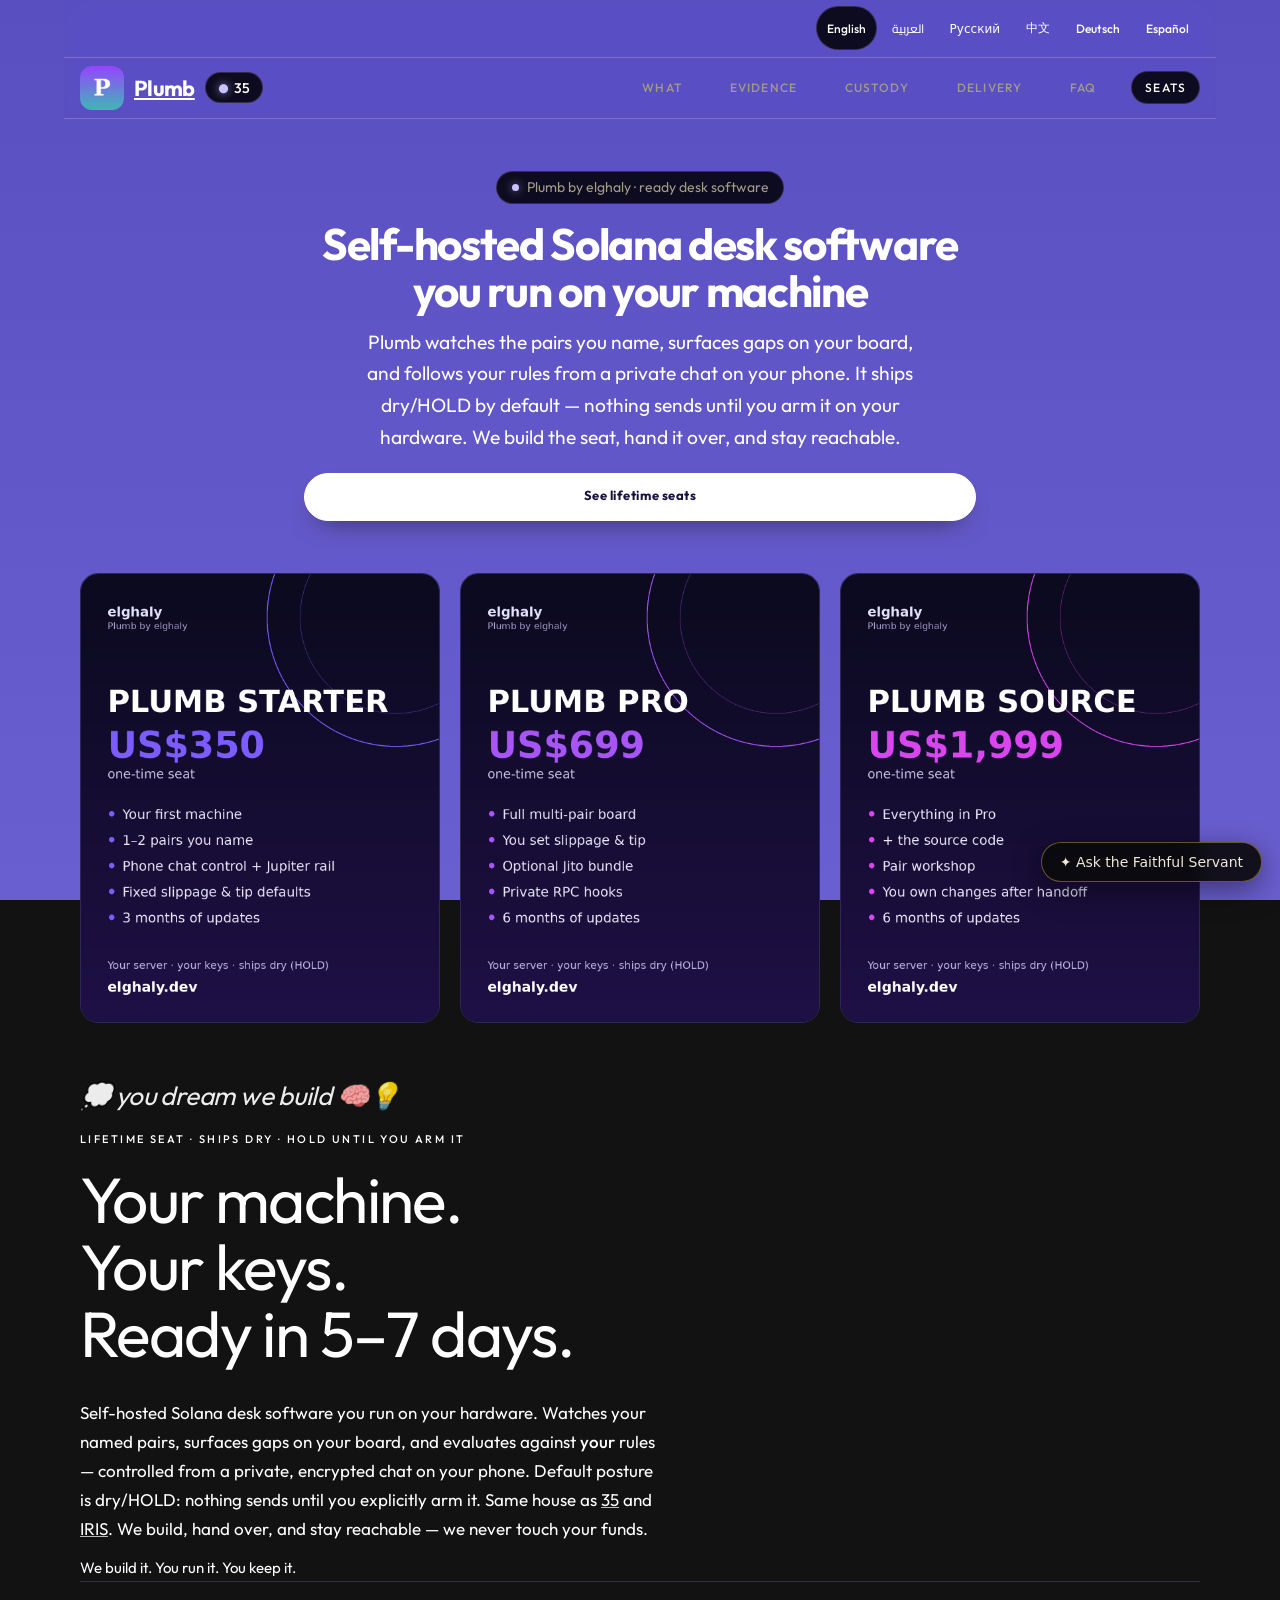
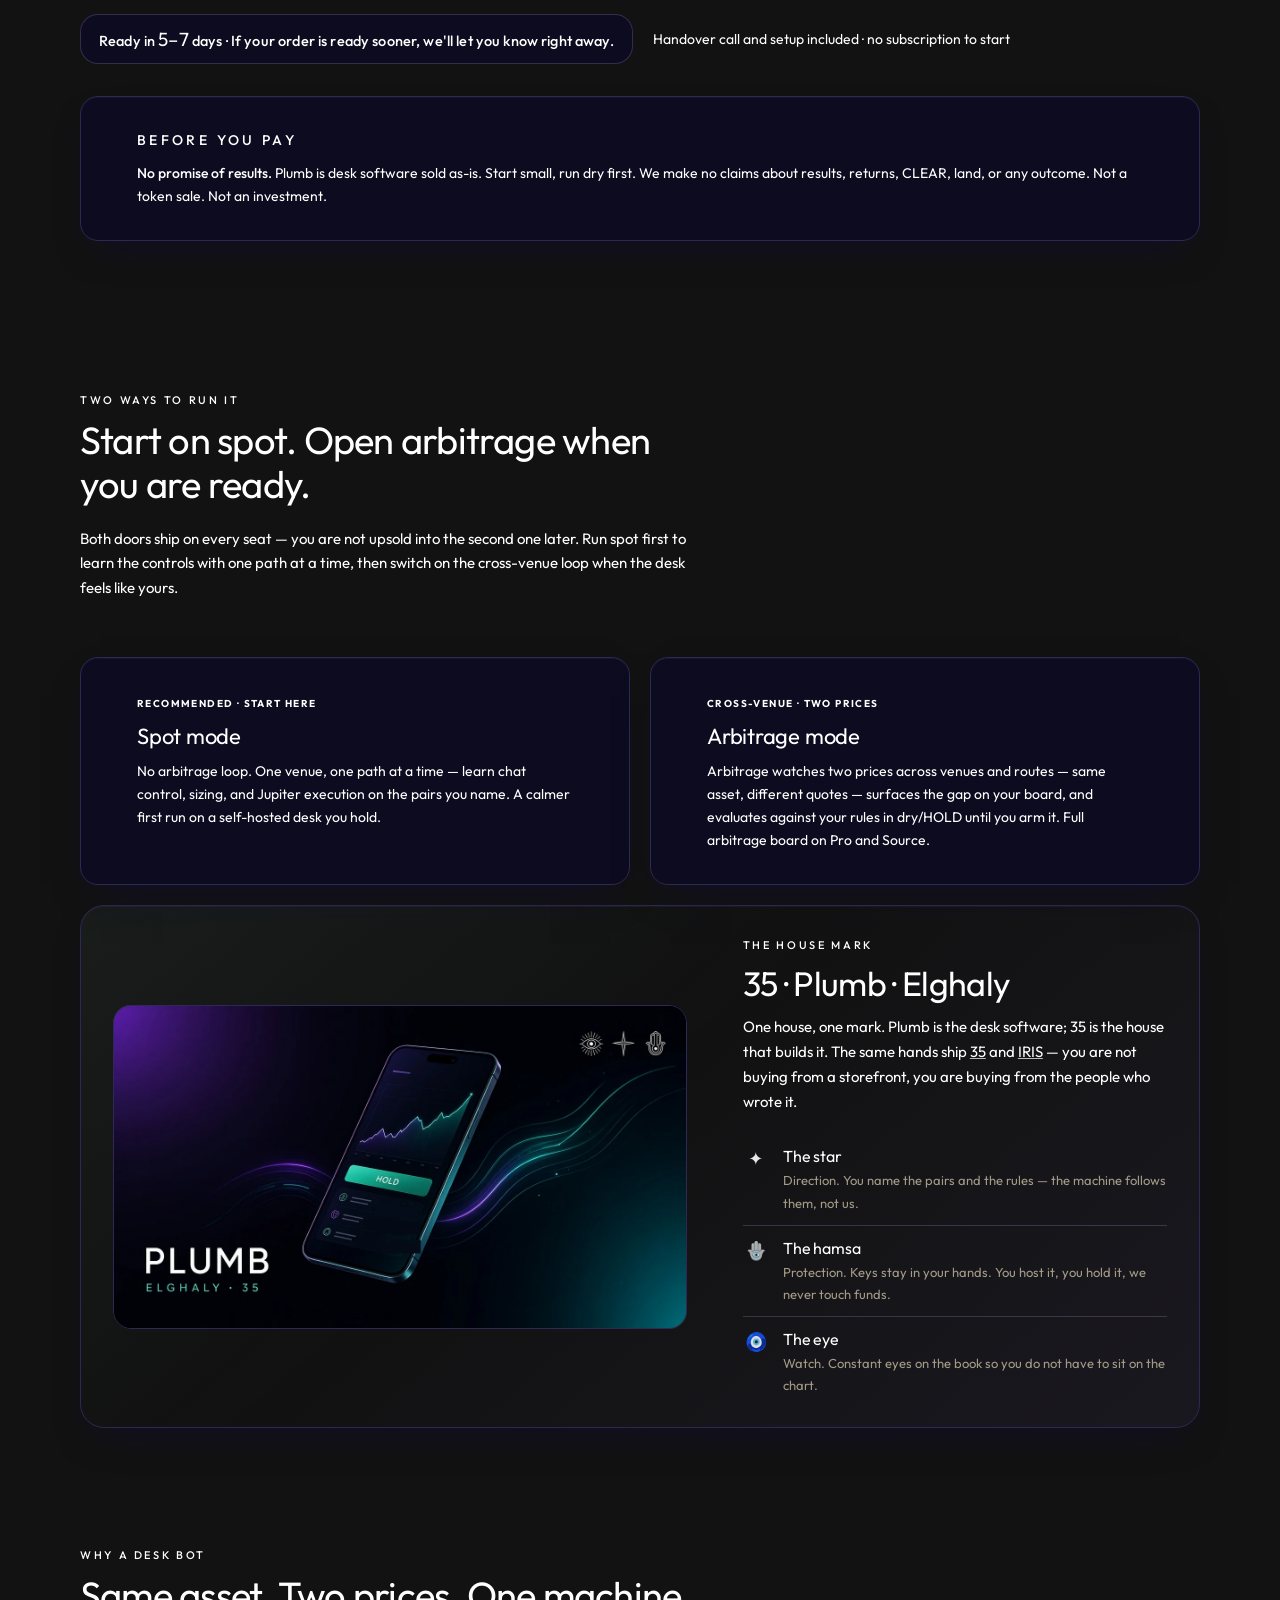
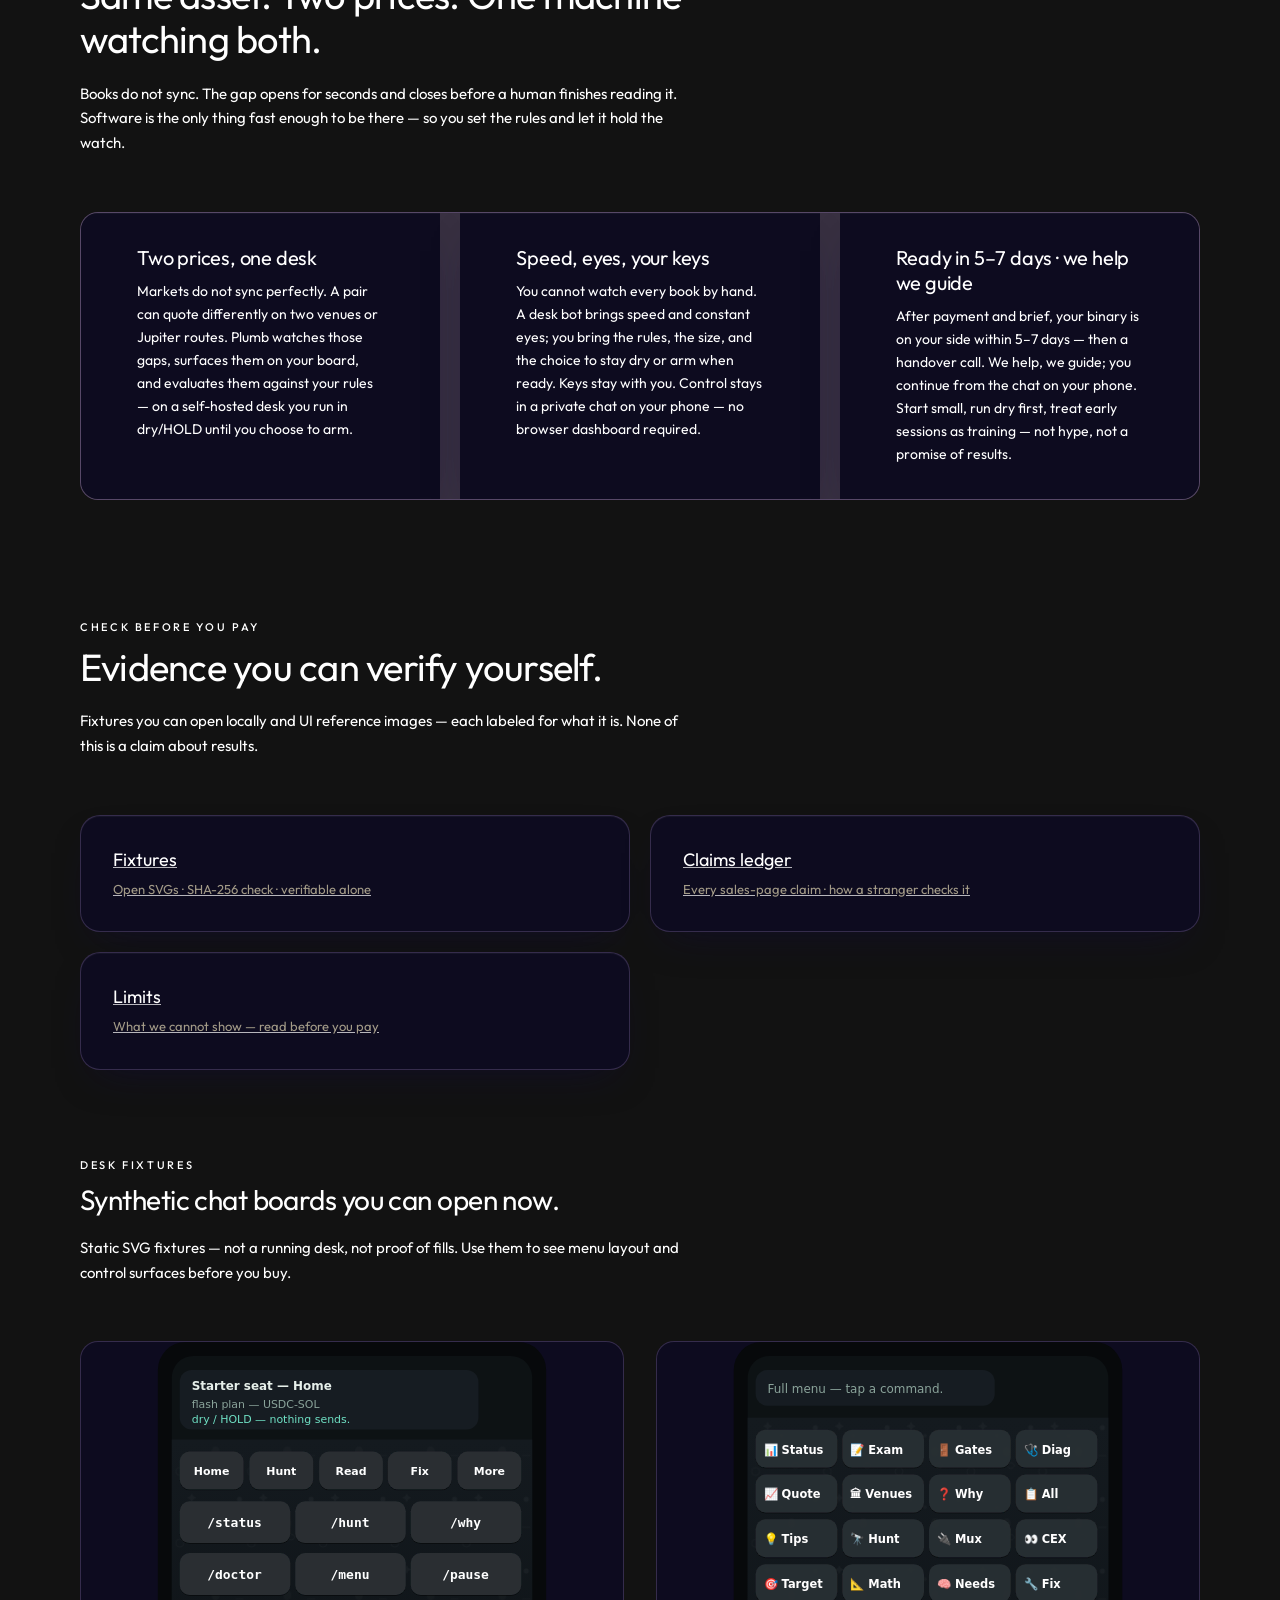
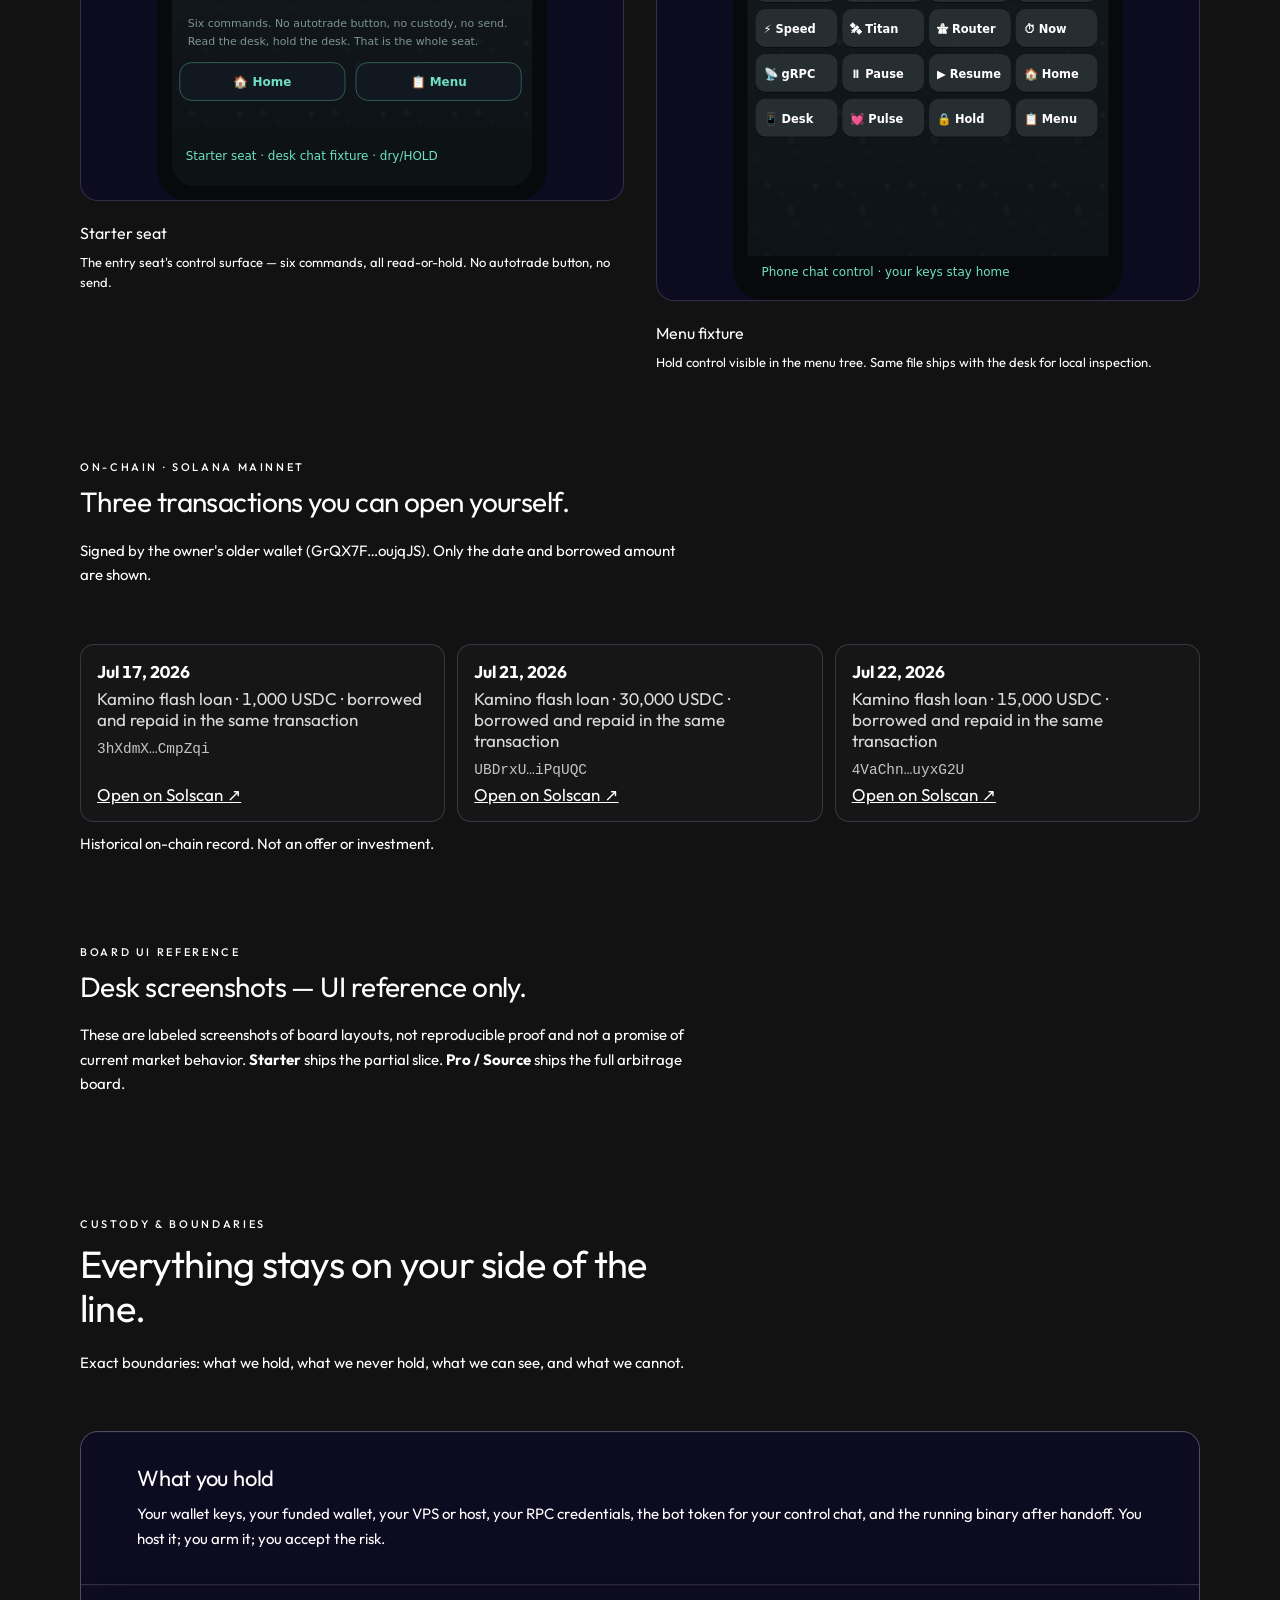
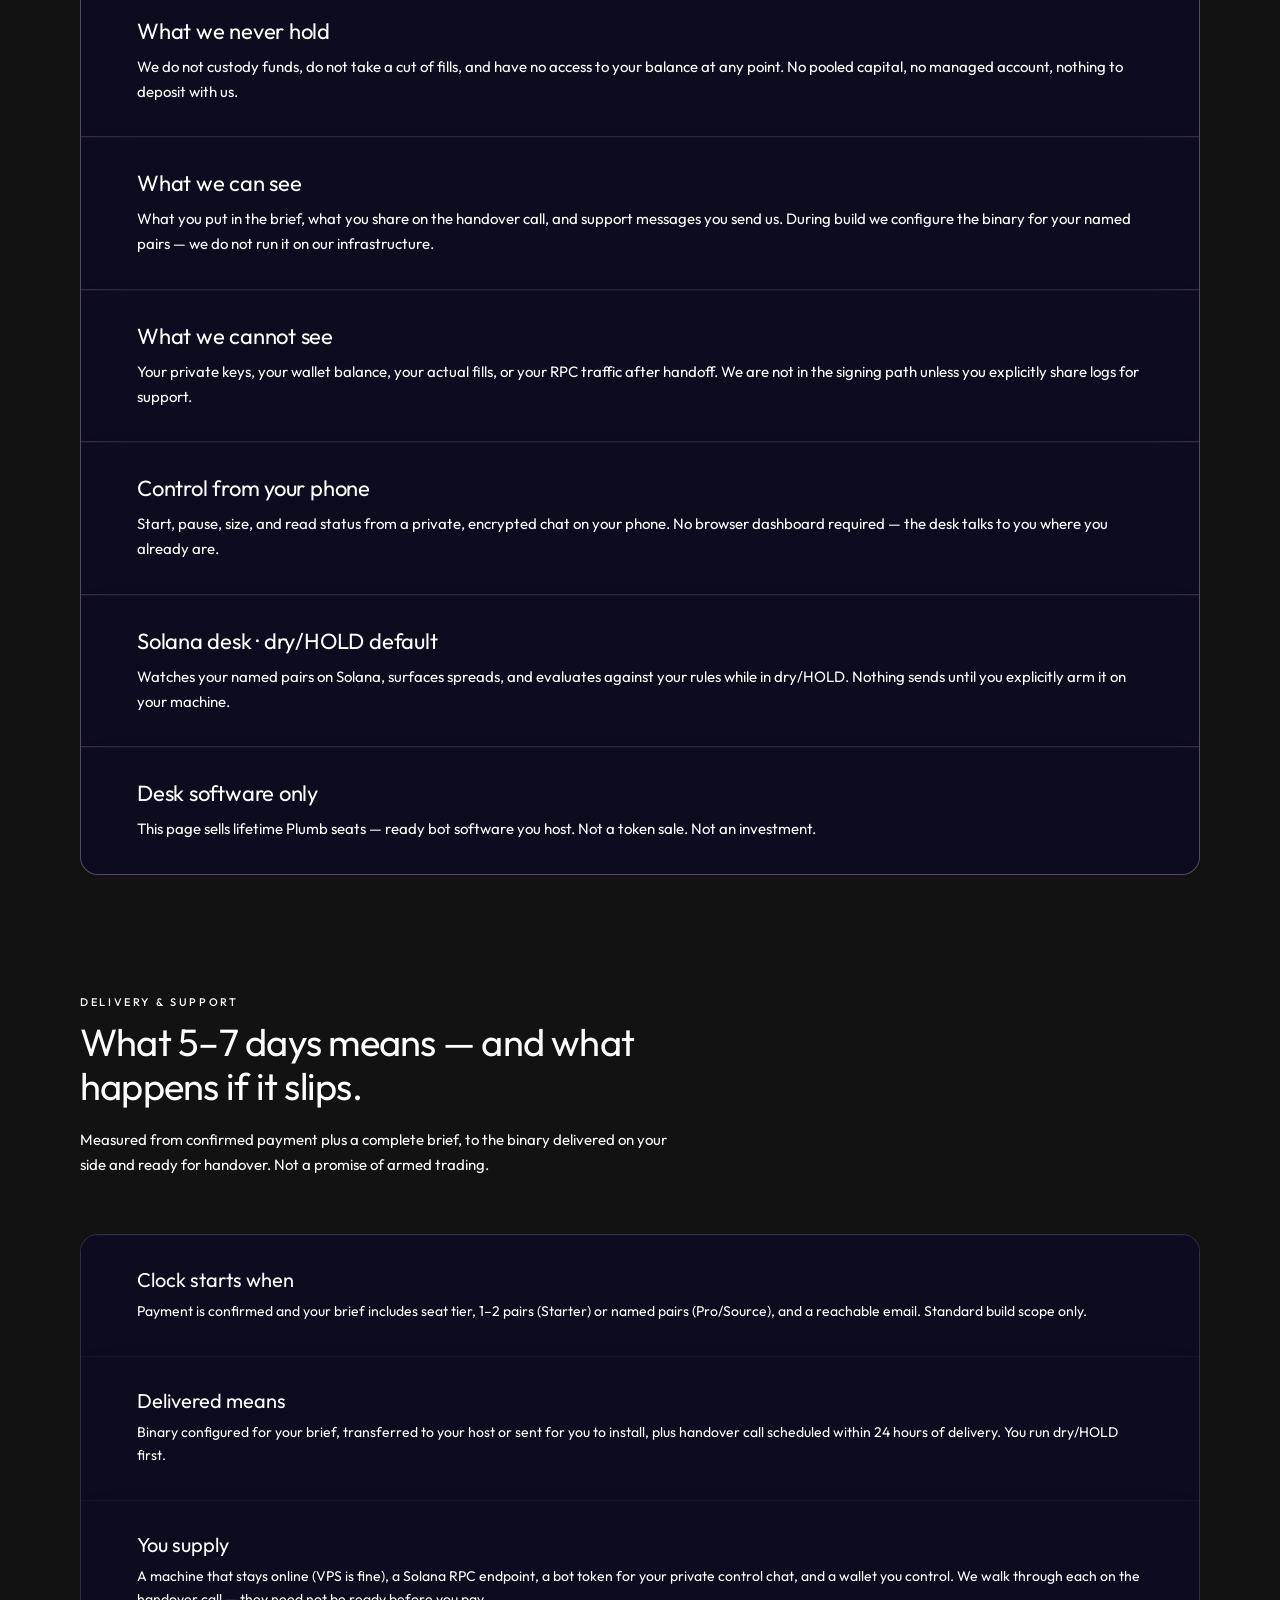
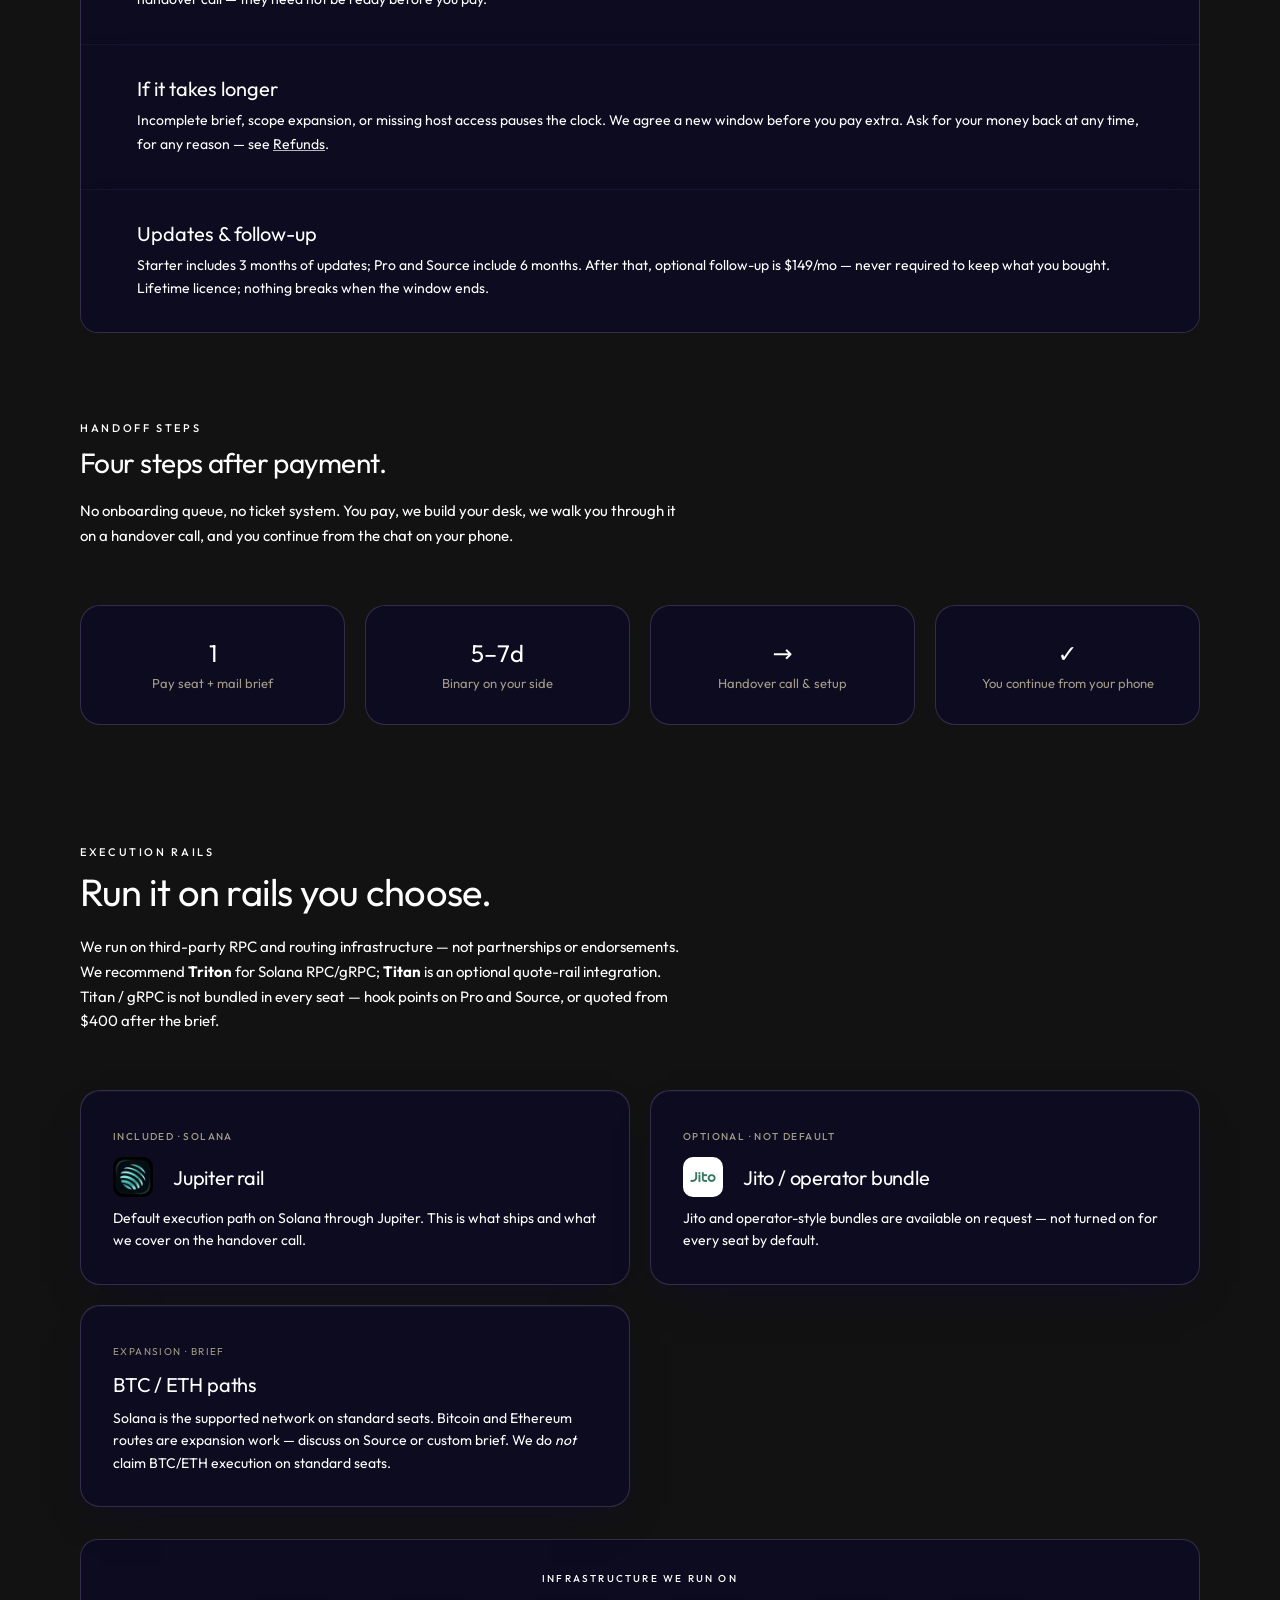
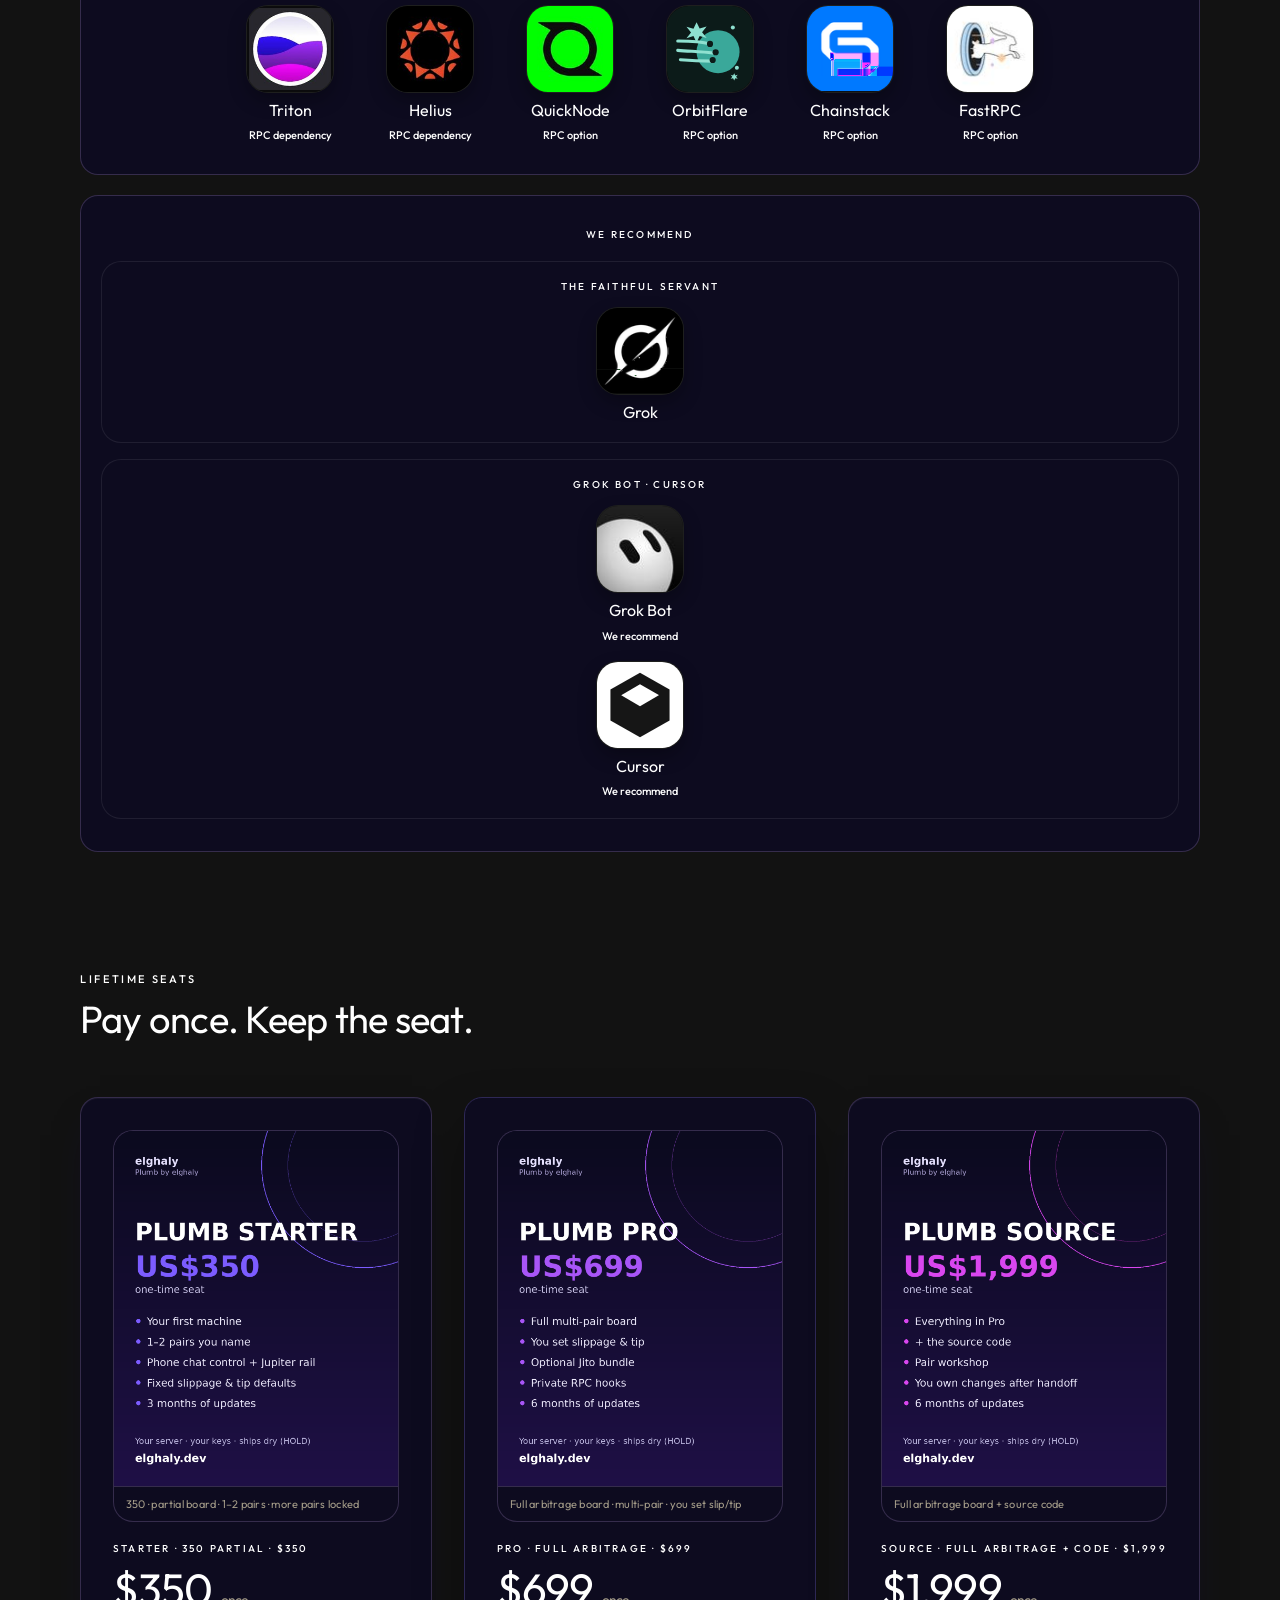
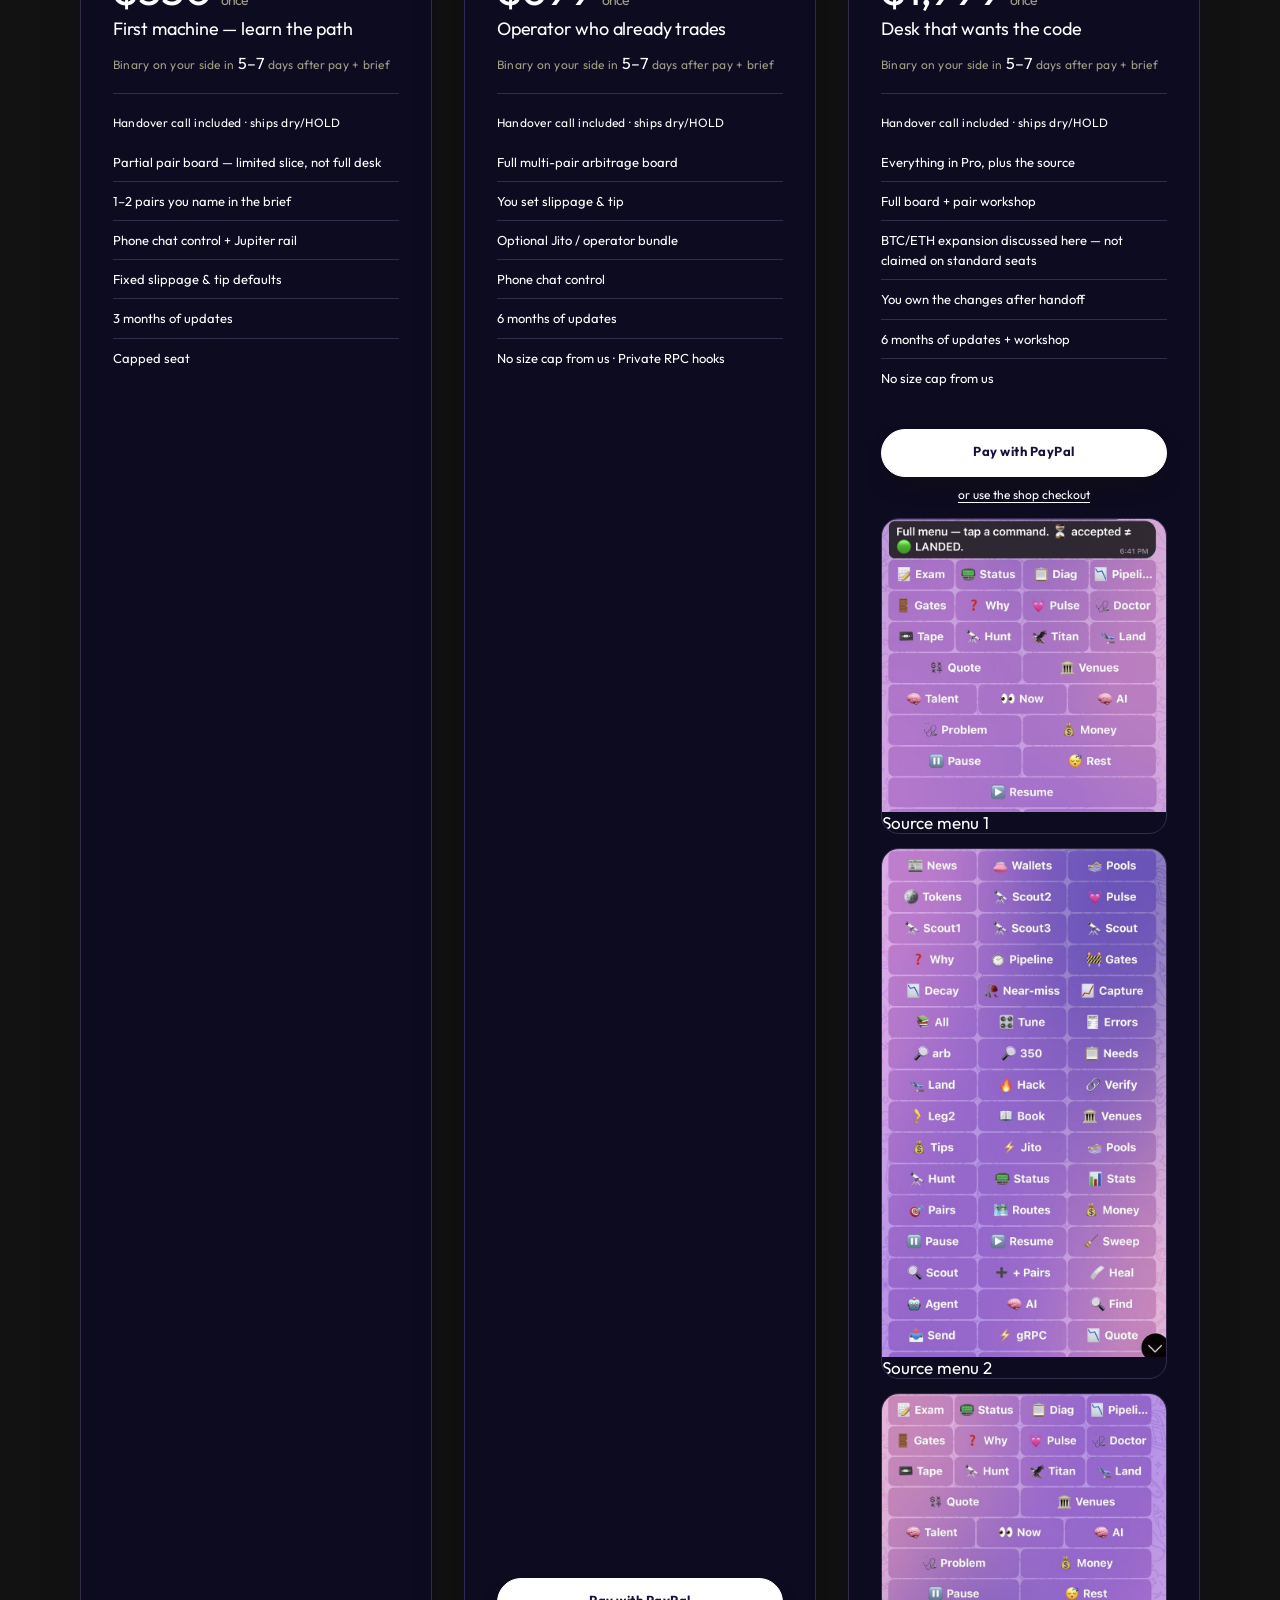
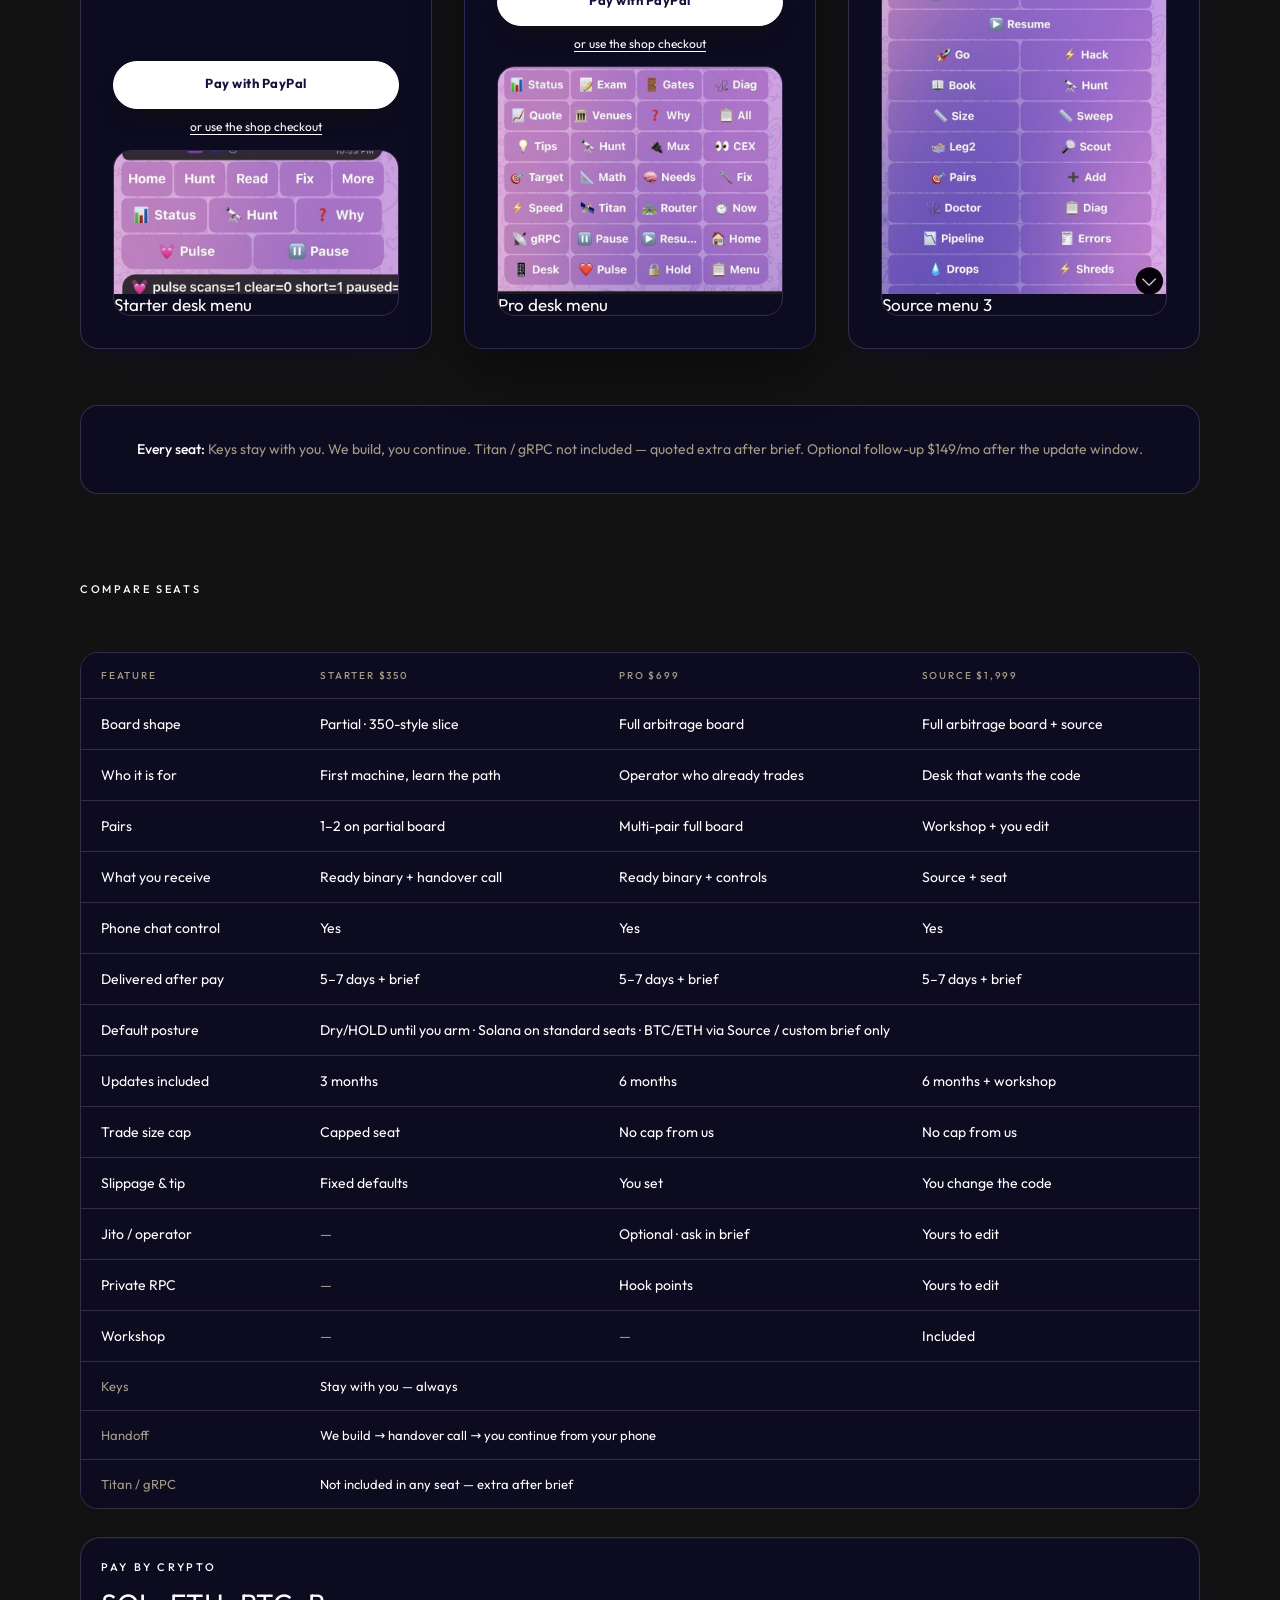
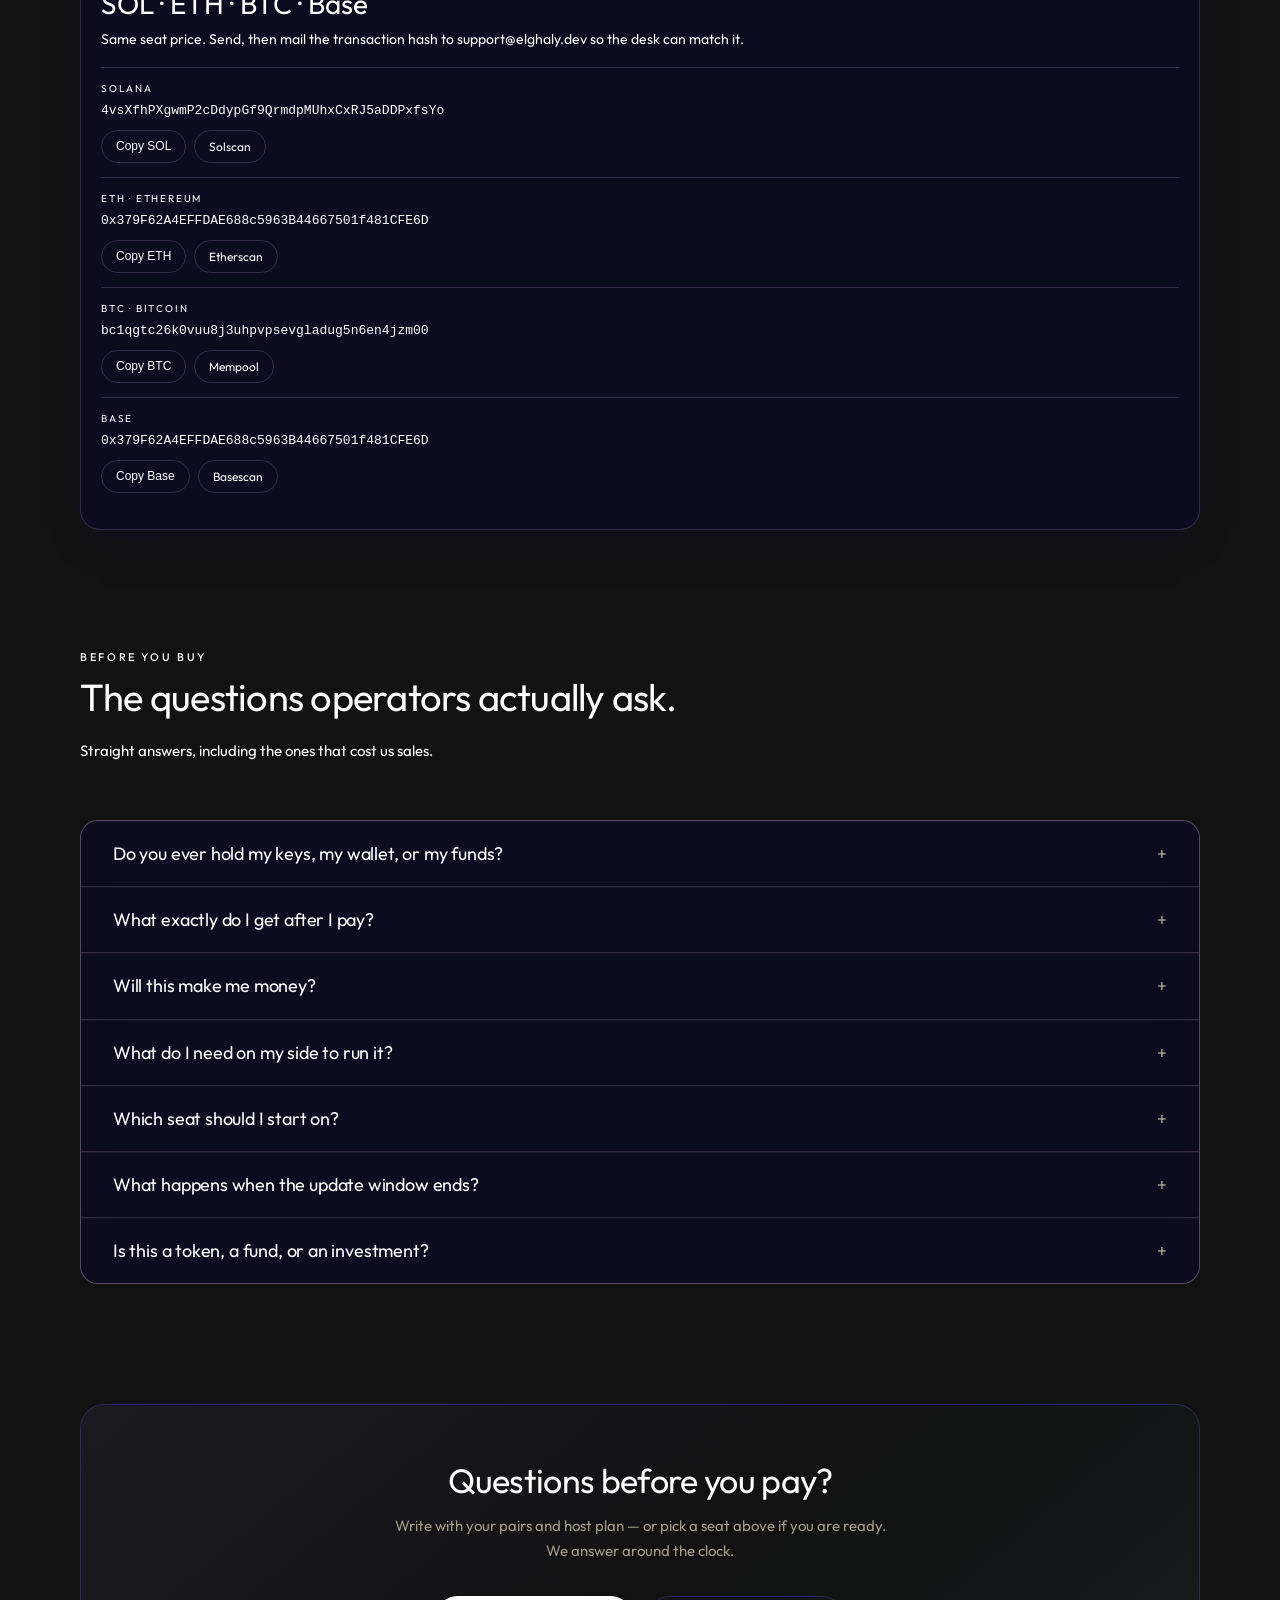
==== commit 47cefe38: "style: port the elghaly.dev EN palette, wordmark, signs, road and cards (#8) Co-authored-by: creao-a" ====
--- a/index.html
+++ b/index.html
@@ -187,26 +187,47 @@
 <link rel="alternate" hreflang="x-default" href="https://plumb-35.elghaly.dev/"/>
 
 <style>
-  .oc { margin: 56px auto 0; max-width: 920px; padding: 0 20px; }
-  .oc h2 { font-family: Georgia, 'Times New Roman', serif; color: #c4a1ec; font-weight: 500; margin: 0 0 6px; font-size: clamp(1.15rem, 4.6vw, 1.5rem); }
-  .oc__sub { color: #a39b88; margin: 0 0 22px; font-size: .92rem; }
-  .oc-flag { color: #a39b88; font-size: .78rem; letter-spacing: .12em; text-transform: uppercase; margin: 0 0 14px; }
-  #onchain-list { display: grid; gap: 14px; }
-  .oc-card { border: 1px solid rgba(196,161,236,.32); background: rgba(16,19,31,.62); backdrop-filter: blur(8px);
-             border-radius: 14px; padding: 14px 16px; color: #efe8d8; }
-  .oc-top { display: flex; flex-wrap: wrap; align-items: center; gap: 8px 10px; margin-bottom: 8px; }
-  .oc-stage { font-size: .72rem; letter-spacing: .1em; text-transform: uppercase; padding: 3px 9px; border-radius: 999px;
-              border: 1px solid rgba(196,161,236,.45); color: #e6d4fa; }
-  .oc-stage--refused { border-color: rgba(214,120,120,.6); color: #e7b3b3; }
-  .oc-stage--confirmed { border-color: rgba(52,184,172,.55); color: #9fe3da; }
-  .oc-chain { font-size: .78rem; color: #c4a1ec; }
-  .oc-time { margin-left: auto; font-size: .76rem; color: #a39b88; }
-  .oc-hops { margin: 0 0 6px; font-size: .95rem; line-height: 1.6; }
-  .oc-reason { margin: 0 0 6px; font-size: .88rem; color: #cbbfae; }
-  .oc-foot { display: flex; justify-content: flex-end; }
-  .oc-sig { font-family: ui-monospace, monospace; font-size: .8rem; color: #c4a1ec; text-decoration: none; border-bottom: 1px solid rgba(196,161,236,.4); }
-  .oc-sig--none { color: #6e6a63; border: 0; }
-  @media (max-width: 520px) { .oc-time { margin-left: 0; width: 100%; } .oc-card { padding: 13px 14px; } }
+/* ported verbatim from elghaly.dev EN */
+:root {
+  --night: #07080c;
+  --night-2: #0d1120;
+  --tile: #10131f;
+  --line: rgba(196, 161, 236, .22);
+  --lilac: #c4a1ec;
+  --lilac-soft: #e6d4fa;
+  --lapis: #2a4cb3;
+  --turquoise: #34b8ac;
+  --ivory: #efe8d8;
+  --muted: #a39b88;
+  --radius: 18px;
+  color-scheme: dark;
+}
+.mark { margin: 18px 0 0; /* Room above and below so no glyph is ever clipped by the text clip. */ padding: .12em .08em .18em; font-family: "Cinzel", Georgia, serif; font-style: normal; font-weight: 700; font-size: clamp(3rem, 13.5vw, 6rem); line-height: 1.15; letter-spacing: .06em; overflow: visible; background: linear-gradient(100deg, var(--gold-soft) 0%, var(--gold) 45%, #9f7fd1 100%); -webkit-background-clip: text; background-clip: text; -webkit-box-decoration-break: clone; box-decoration-break: clone; color: transparent; }
+.signs { margin: 14px 0 0; font-size: 1.1rem; letter-spacing: .3em; }
+/* The signs always read left to right. */ .signs, .team__signs { direction: ltr; unicode-bidi: isolate; }
+.footer .signs { font-size: 1rem; letter-spacing: .25em; }
+.rule { width: 120px; height: 1px; margin: 26px auto 0; border: 0; background: linear-gradient(90deg, transparent, var(--gold), transparent); }
+.heard__title { margin: 0 0 20px; text-align: center; font-weight: 500; font-size: clamp(1.2rem, 5vw, 1.6rem); letter-spacing: .01em; }
+.stops{list-style:none;margin:0;padding:30px 0 10px;position:relative}
+.st{position:relative;margin:0 0 54px;display:flex}
+.st.L{justify-content:flex-end;padding-left:14%}
+.st.R{justify-content:flex-start;padding-right:14%}
+.st.L .node{left:0%;transform:translateX(14px)}
+.st.R .node{right:0%;transform:translateX(-14px)}
+.st.on .node{background:var(--gold-soft);box-shadow:0 0 0 5px rgba(196,161,236,.18),0 0 22px 8px rgba(185,148,239,.75)}
+.st.portrait .card{flex-direction:column;text-align:center;padding:14px 14px 18px}
+.st.portrait .card img{width:100%;height:auto;aspect-ratio:3/4;border-radius:14px;object-position:center top}
+.js .st .card{opacity:0;transition:opacity .9s ease,transform .9s cubic-bezier(.2,.7,.2,1)}
+.js .st.L .card{transform:translateX(50px)}
+.js .st.R .card{transform:translateX(-50px)}
+.js .st.on .card{opacity:1;transform:none}
+.js .st .card{opacity:1!important;transform:none!important;transition:none}
+.st.textonly .card{padding:18px 16px}
+)(); </script> <p>elghaly</p> <p class="lic-badges"><a href="https://creativecommons.org/licenses/by/4.0/" rel="license">© elghaly · CC BY 4.0</a></p> </footer> <script src="/page-menu.js" defer></script> <script> document.documentElement.classList.add('js'); const rm=matchMedia('(prefers-reduced-motion: reduce)').matches; const road=document.querySelector('.road'),stops=[...document.querySelectorAll('.st')],bed=document.getElementById('bed'),line=document.getElementById('line');let len=1; function draw(){const r=road.getBoundingClientRect();const pts=stops.map(s=>{const n=s.querySelector('.node').getBoundingClientRect();return[n.left+n.width/2-r.left,n.top+n.height/2-r.top]}
+.node{position:absolute;top:34px;width:18px;height:18px;margin-top:-9px;border-radius:50%;background:#1a1430;border:2px solid var(--gold);transition:.7s}
+.node{transition:none}
+.card{width:100%;background:linear-gradient(160deg,rgba(26,20,48,.9),rgba(13,17,32,.92));border:1px solid var(--line);border-radius:var(--radius);padding:12px;display:flex;gap:12px;align-items:center;box-shadow:0 0 28px rgba(159,127,209,.14)}
+.card img{width:76px;height:76px;border-radius:14px;object-fit:cover;flex:none;border:1px solid rgba(196,161,236,.4)}
 </style>
 </head>
 <body>
@@ -760,12 +781,23 @@
     </figure>
   </section>
 
-  <section class="oc" aria-labelledby="oc-title">
-  <h2 id="oc-title">On-chain steps</h2>
-  <p class="oc__sub">What the bots did on the network, step by step.</p>
-  <div id="onchain-list"></div>
-</section>
-<script src="assets/onchain-steps.js" defer></script>
+  <h1 class="mark" lang="en" dir="ltr">elghaly</h1>
+<p class="signs" aria-hidden="true">✝️ 🧿 🪬</p>
+<hr class="rule">
+<svg class="road__svg" aria-hidden="true"><path class="bed" id="bed"/><path class="line" id="line"/></svg>
+      <ol class="stops" id="stops" aria-label="Our projects">
+        <li class="st L"><i class="node"></i><div class="card"><img src="https://elghaly.dev/assets/emblem-35-480.webp" width="480" height="480" alt="35" loading="lazy" decoding="async"><div class="txt"><h3>35</h3><span class="pill p-pv">Private</span><p>A first look at the 35 project.</p><a class="go" href="https://35.elghaly.dev/" rel="noopener noreferrer">Open 35</a></div></div></li>
+        <li class="st R"><i class="node"></i><div class="card"><img src="https://elghaly.dev/assets/emblem-iris-480.webp" width="480" height="480" alt="Iris" loading="lazy" decoding="async"><div class="txt"><h3>Iris</h3><span class="pill p-on">Active</span><p>A clear view, made simple.</p><a class="go" href="https://iris-35.elghaly.dev/" rel="noopener noreferrer">Open Iris</a></div></div></li>
+        <li class="st L"><i class="node"></i><div class="card"><img src="https://elghaly.dev/assets/emblem-plumb-480.webp" width="480" height="480" alt="Plumb" loading="lazy" decoding="async"><div class="txt"><h3>Plumb</h3><span class="pill p-on">Active</span><p>Solana desk insight.</p><a class="go" href="https://plumb-35.elghaly.dev/" rel="noopener noreferrer">Open Plumb</a></div></div></li>
+        <li class="st R"><i class="node"></i><div class="card"><img src="https://elghaly.dev/assets/emblem-quay-480.webp" width="480" height="480" alt="Quay" loading="lazy" decoding="async"><div class="txt"><h3>Quay</h3><span class="pill p-on">Active</span><p>A storefront for our goods.</p><a class="go" href="https://quay-35.elghaly.dev/" rel="noopener noreferrer">Open Quay</a></div></div></li>
+        <li class="st L"><i class="node"></i><div class="card"><img src="https://elghaly.dev/assets/emblem-stale-480.webp" width="480" height="480" alt="Stale" loading="lazy" decoding="async"><div class="txt"><h3>Stale</h3><span class="pill p-os">Open Source</span><p>Spot what has gone stale.</p><a class="go" href="https://stale.elghaly.dev/" rel="noopener noreferrer">Open Stale</a> <a class="go go--gh" href="https://github.com/elghaly-dev/stale" rel="noopener noreferrer">GitHub</a></div></div></li>
+        <li class="st R"><i class="node"></i><div class="card"><img src="https://elghaly.dev/assets/emblem-glance-480.webp" width="480" height="480" alt="Glance" loading="lazy" decoding="async"><div class="txt"><h3>Glance</h3><span class="pill p-os">Open Source</span><p>Market view at a glance.</p><a class="go" href="https://glance.elghaly.dev/" rel="noopener noreferrer">Open Glance</a> <a class="go go--gh" href="https://github.com/elghaly-dev/glance" rel="noopener noreferrer">GitHub</a></div></div></li>
+        <li class="st L"><i class="node"></i><div class="card"><img src="https://elghaly.dev/assets/emblem-stocklana-480.webp" width="480" height="480" alt="Stocklana" loading="lazy" decoding="async"><div class="txt"><h3>Stocklana</h3><span class="pill p-on">Active</span><p>Stock insight on Solana.</p><a class="go" href="https://stocklana.elghaly.dev/" rel="noopener noreferrer">Open Stocklana</a></div></div></li>
+        <li class="st R"><i class="node"></i><div class="card"><img src="https://elghaly.dev/assets/emblem-ra-480.webp?v=3" width="480" height="480" alt="رع" loading="lazy" decoding="async"><div class="txt"><h3 dir="rtl" lang="ar">رع</h3><span class="pill p-soon">Coming soon</span><p>Watch the earth from above.</p><span class="go go--off" aria-disabled="true">Coming soon</span></div></div></li>
+        <li class="st L"><i class="node"></i><div class="card"><img src="https://elghaly.dev/assets/emblem-satar-480.webp?v=3" width="480" height="480" alt="ستار" loading="lazy" decoding="async"><div class="txt"><h3 dir="rtl" lang="ar">ستار</h3><span class="pill p-soon">Coming soon</span><p>Private messaging and prayer companion.</p><span class="go go--off" aria-disabled="true">Coming soon</span></div></div></li>
+        <li class="st R portrait"><i class="node"></i><div class="card"><img src="https://elghaly.dev/assets/anubis-2-480.webp" width="480" height="480" alt="Anubis" loading="lazy" decoding="async"><div class="txt"><h3>Anubis</h3><span class="pill p-soon">Coming soon</span><p>The guardian of the road.</p><span class="go go--off" aria-disabled="true">Coming soon</span></div></div></li>
+        <li class="st L textonly"><i class="node"></i><div class="card"><div class="txt"><h3><span lang="ar" dir="rtl">حتحور</span> · <span lang="hi">हाथोर</span></h3><p><span lang="ar" dir="rtl">المحطة الجاية</span> · <span lang="hi">अगला पड़ाव</span></p><span class="go go--off" aria-disabled="true"><span lang="ar" dir="rtl">قريباً</span> · <span lang="hi">जल्द आ रहा है</span></span></div></div></li>
+      </ol>
 </main>
 
   <footer>
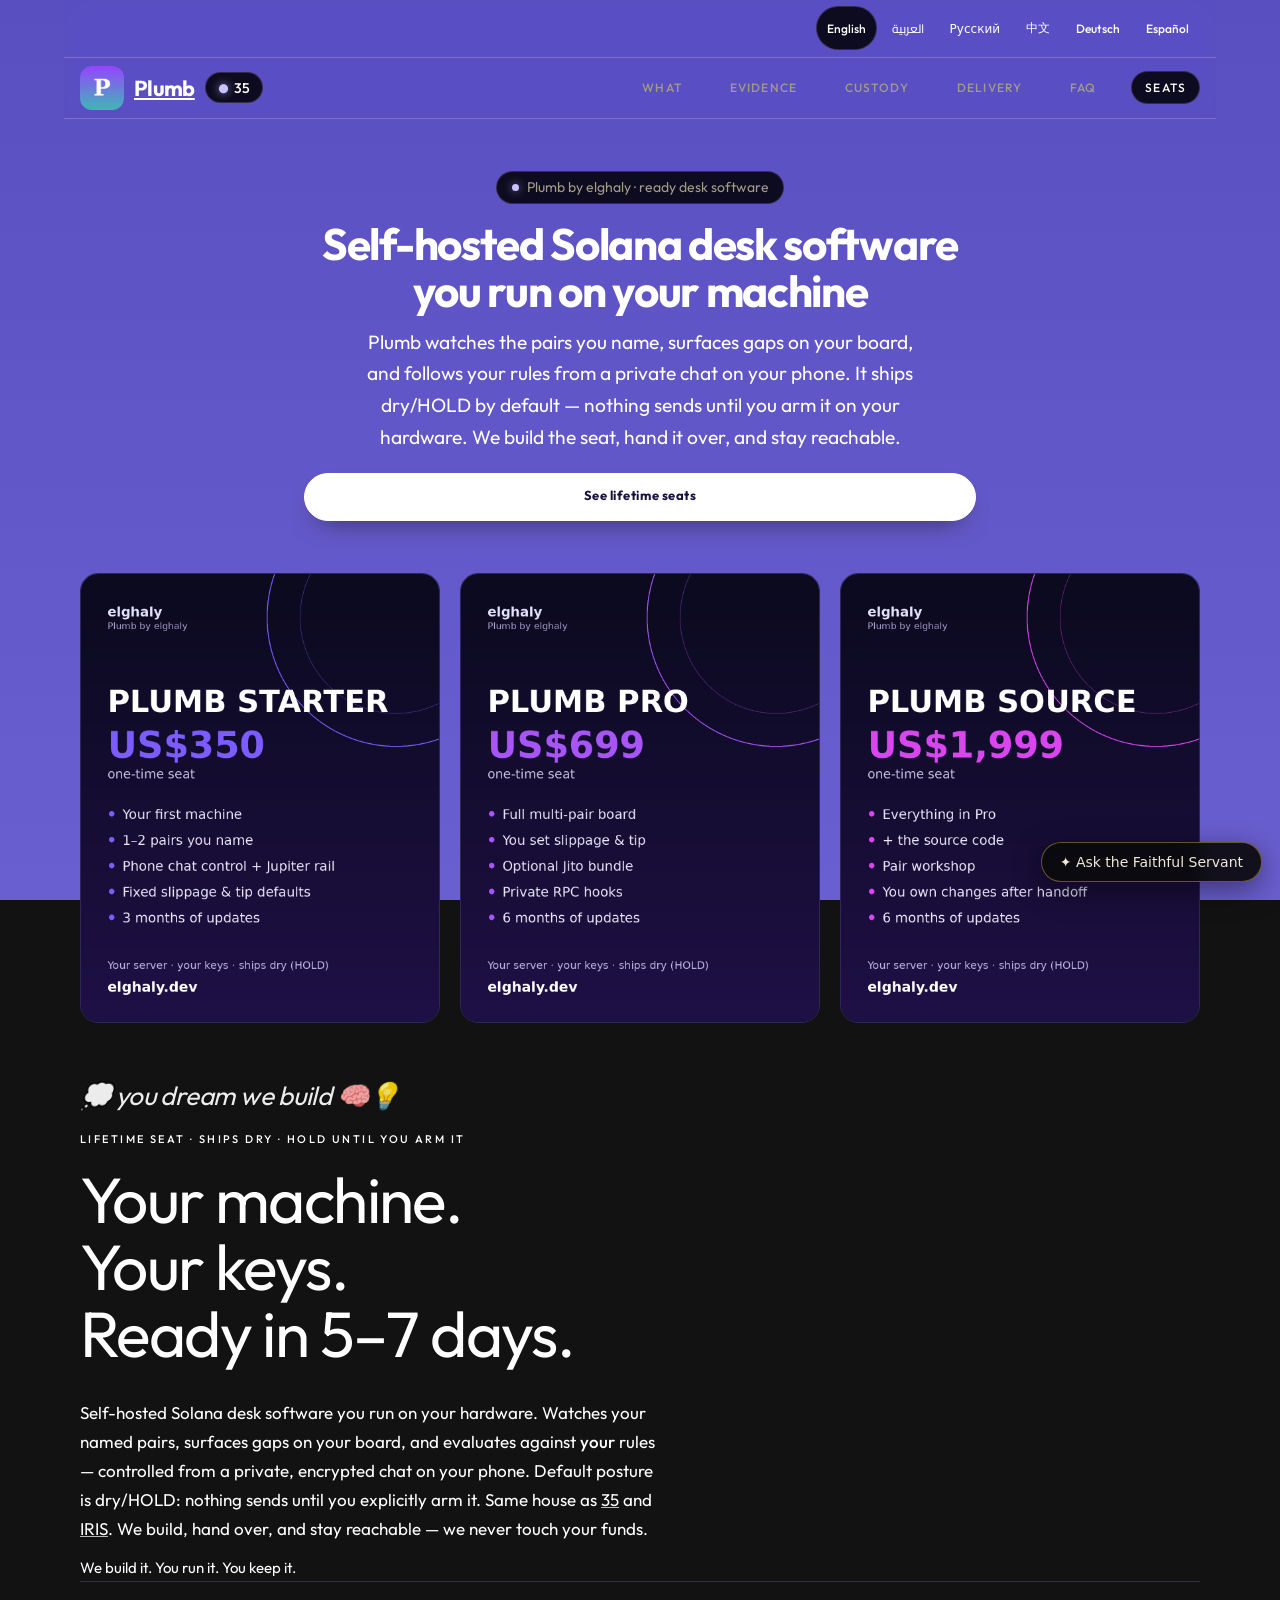
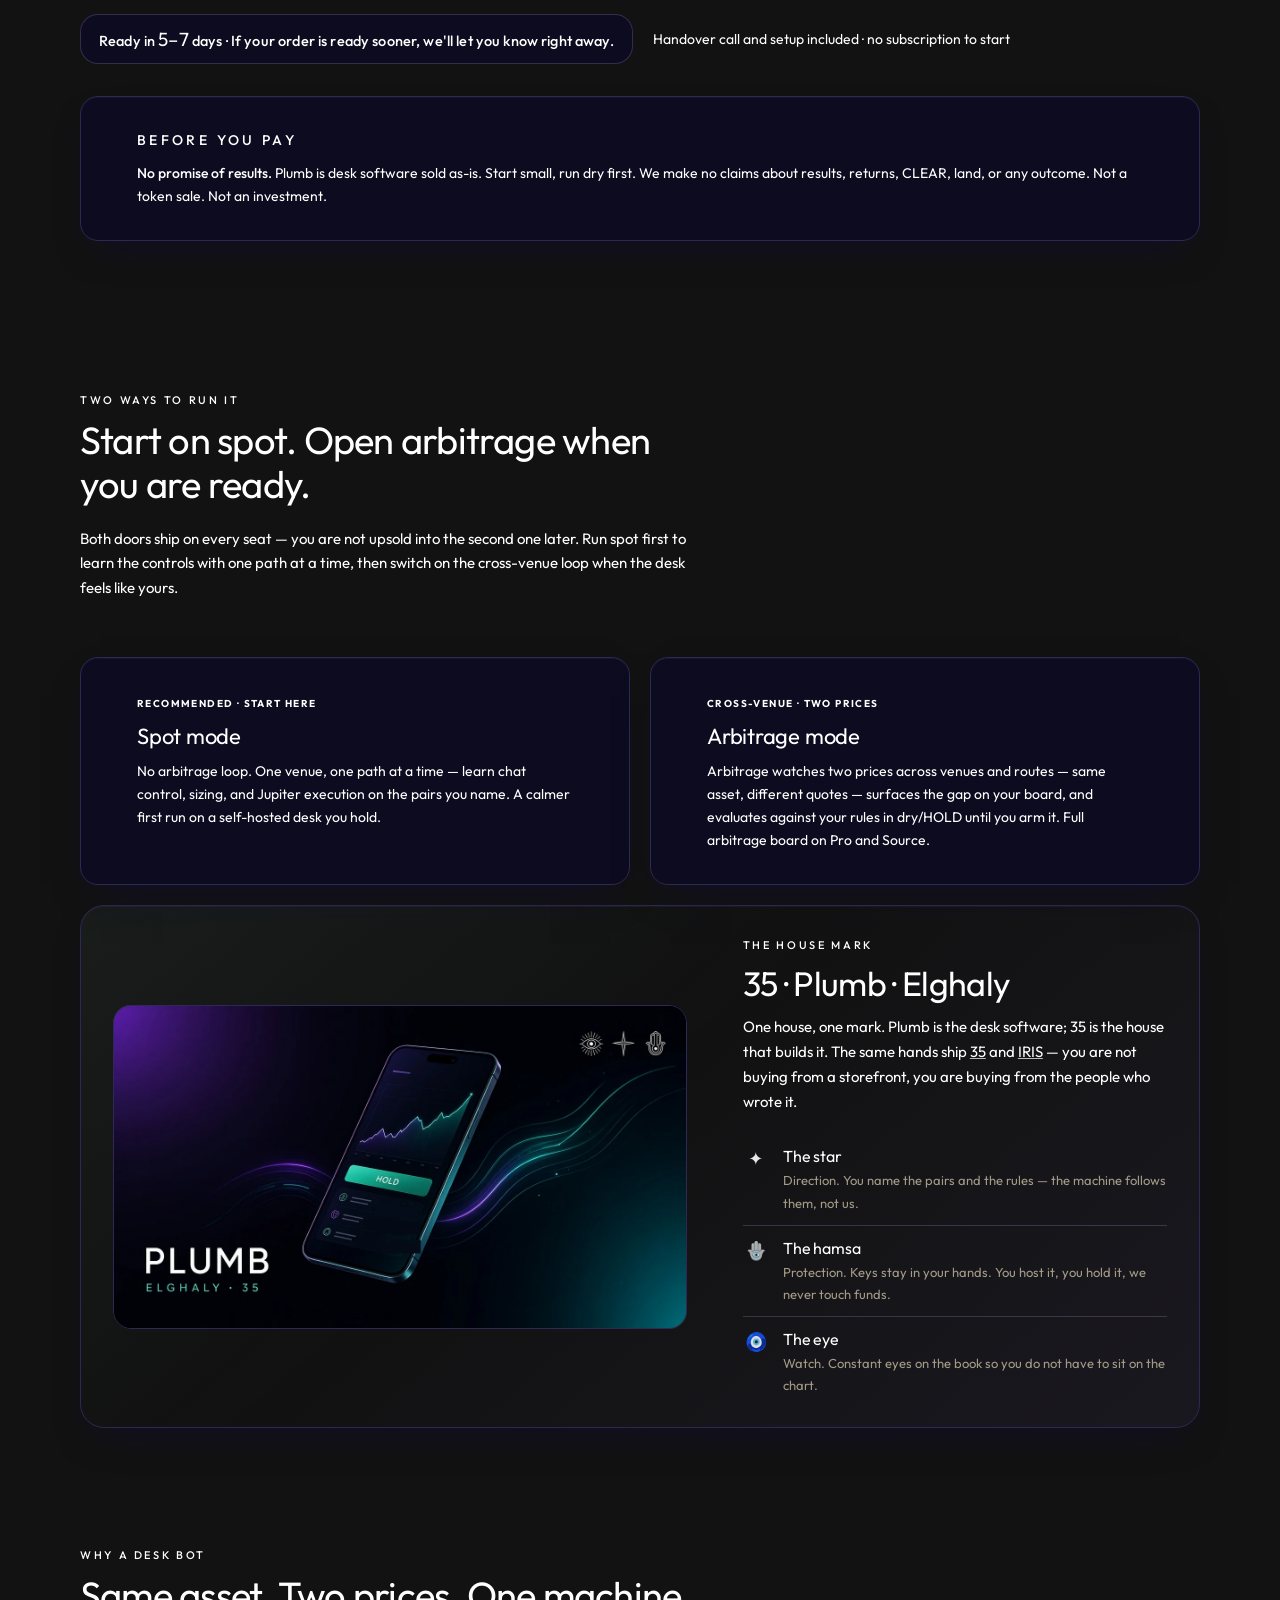
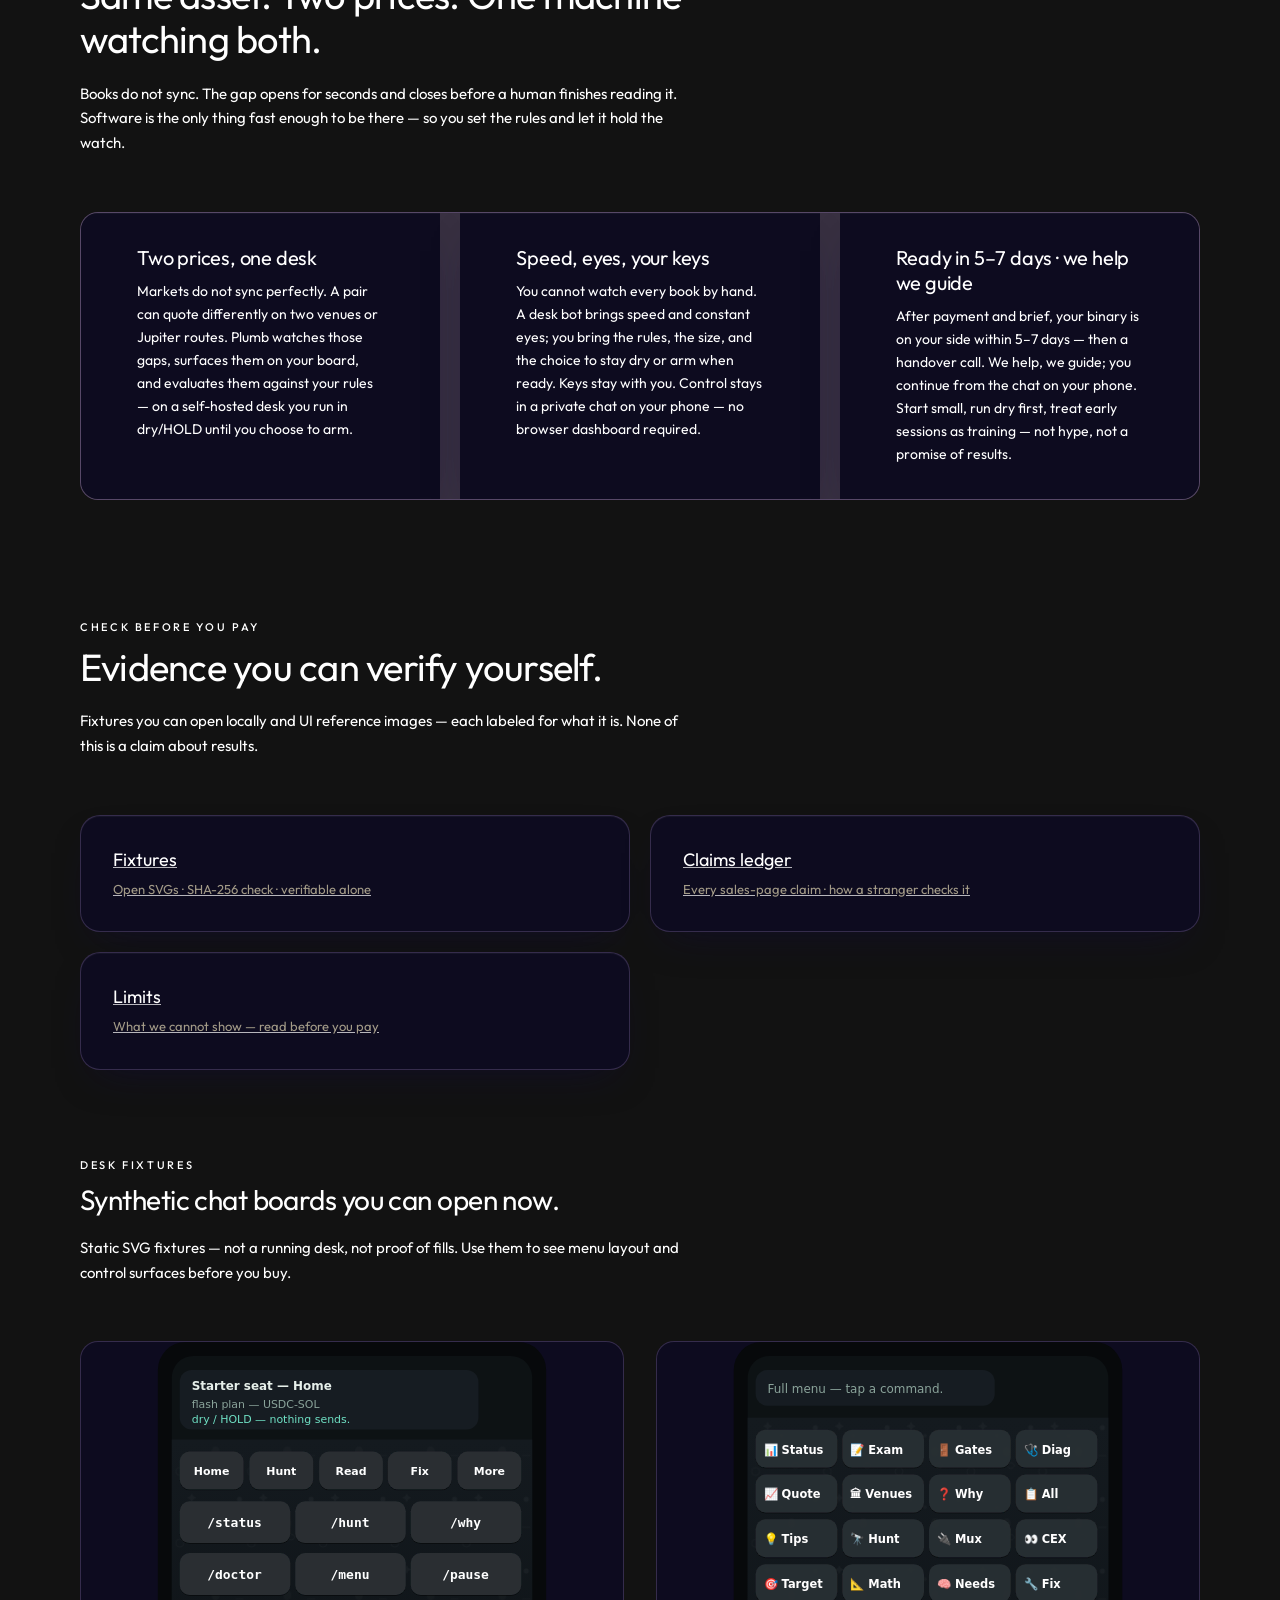
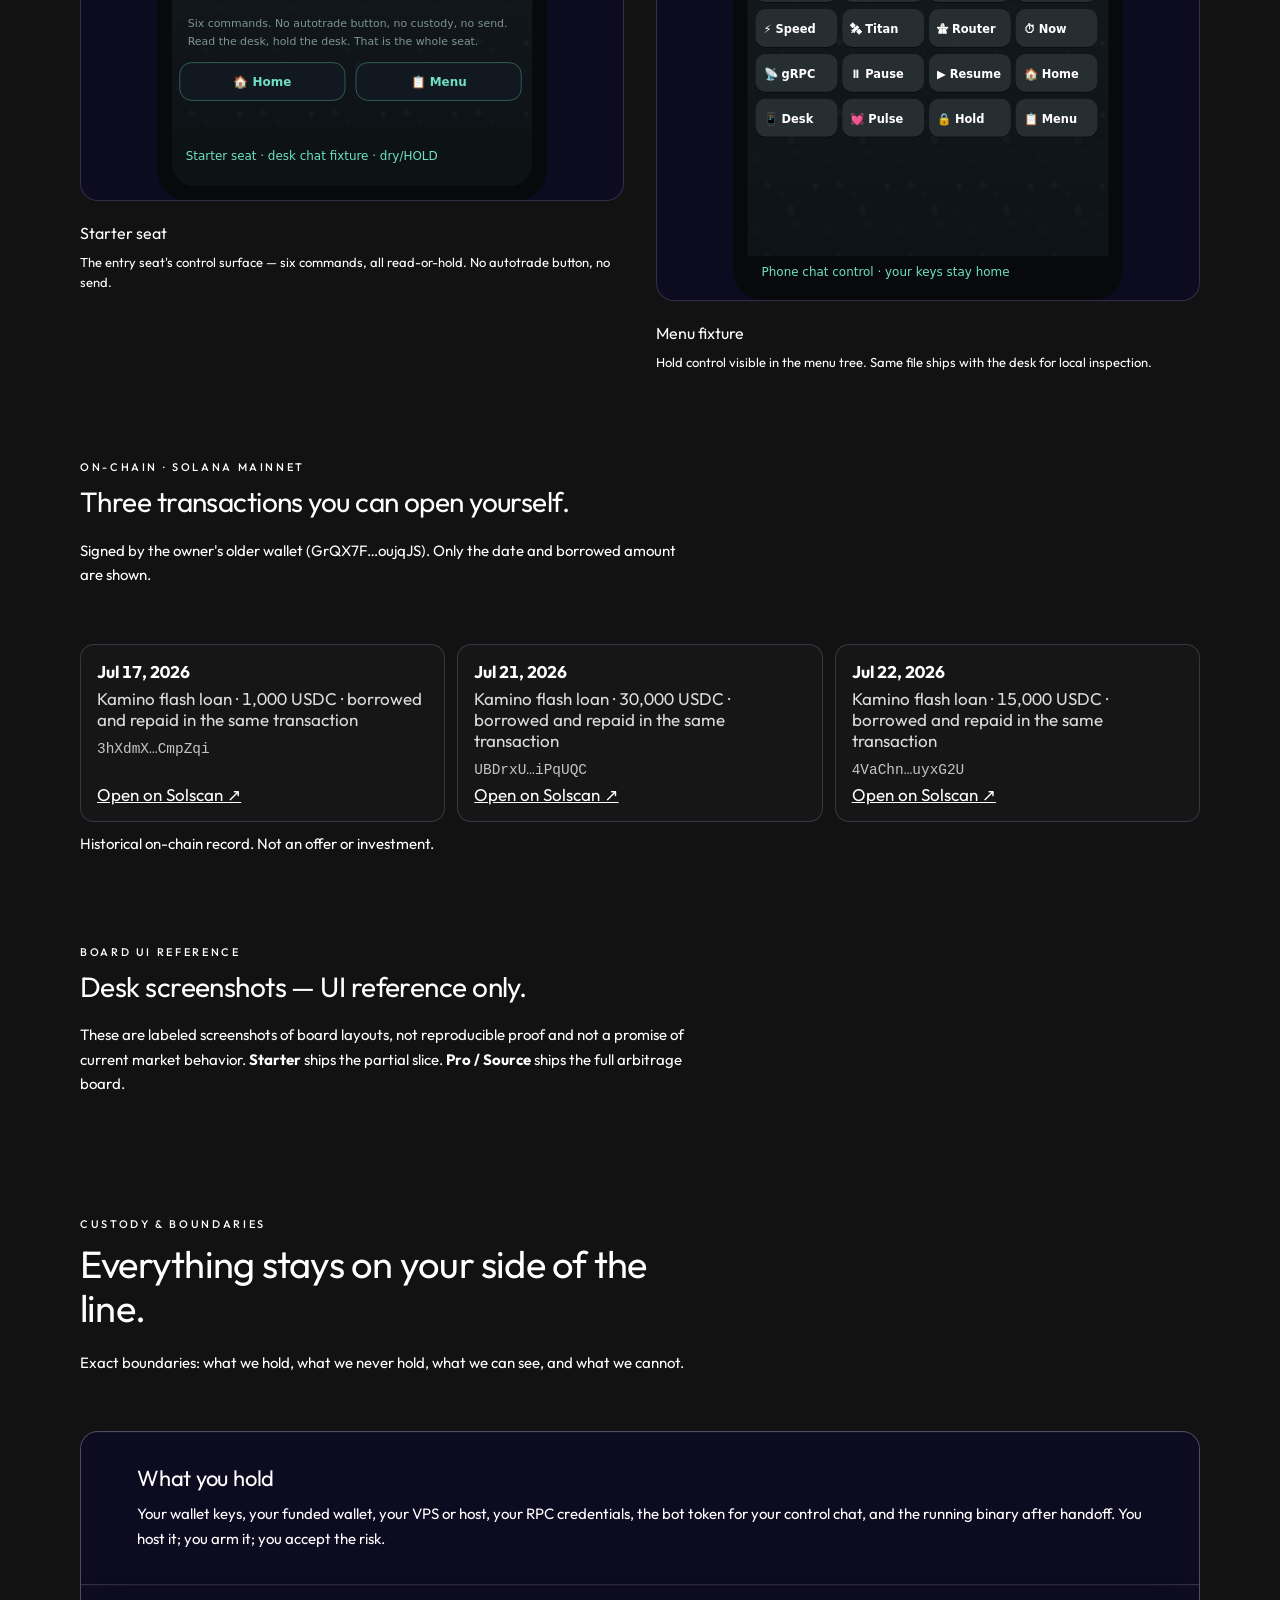
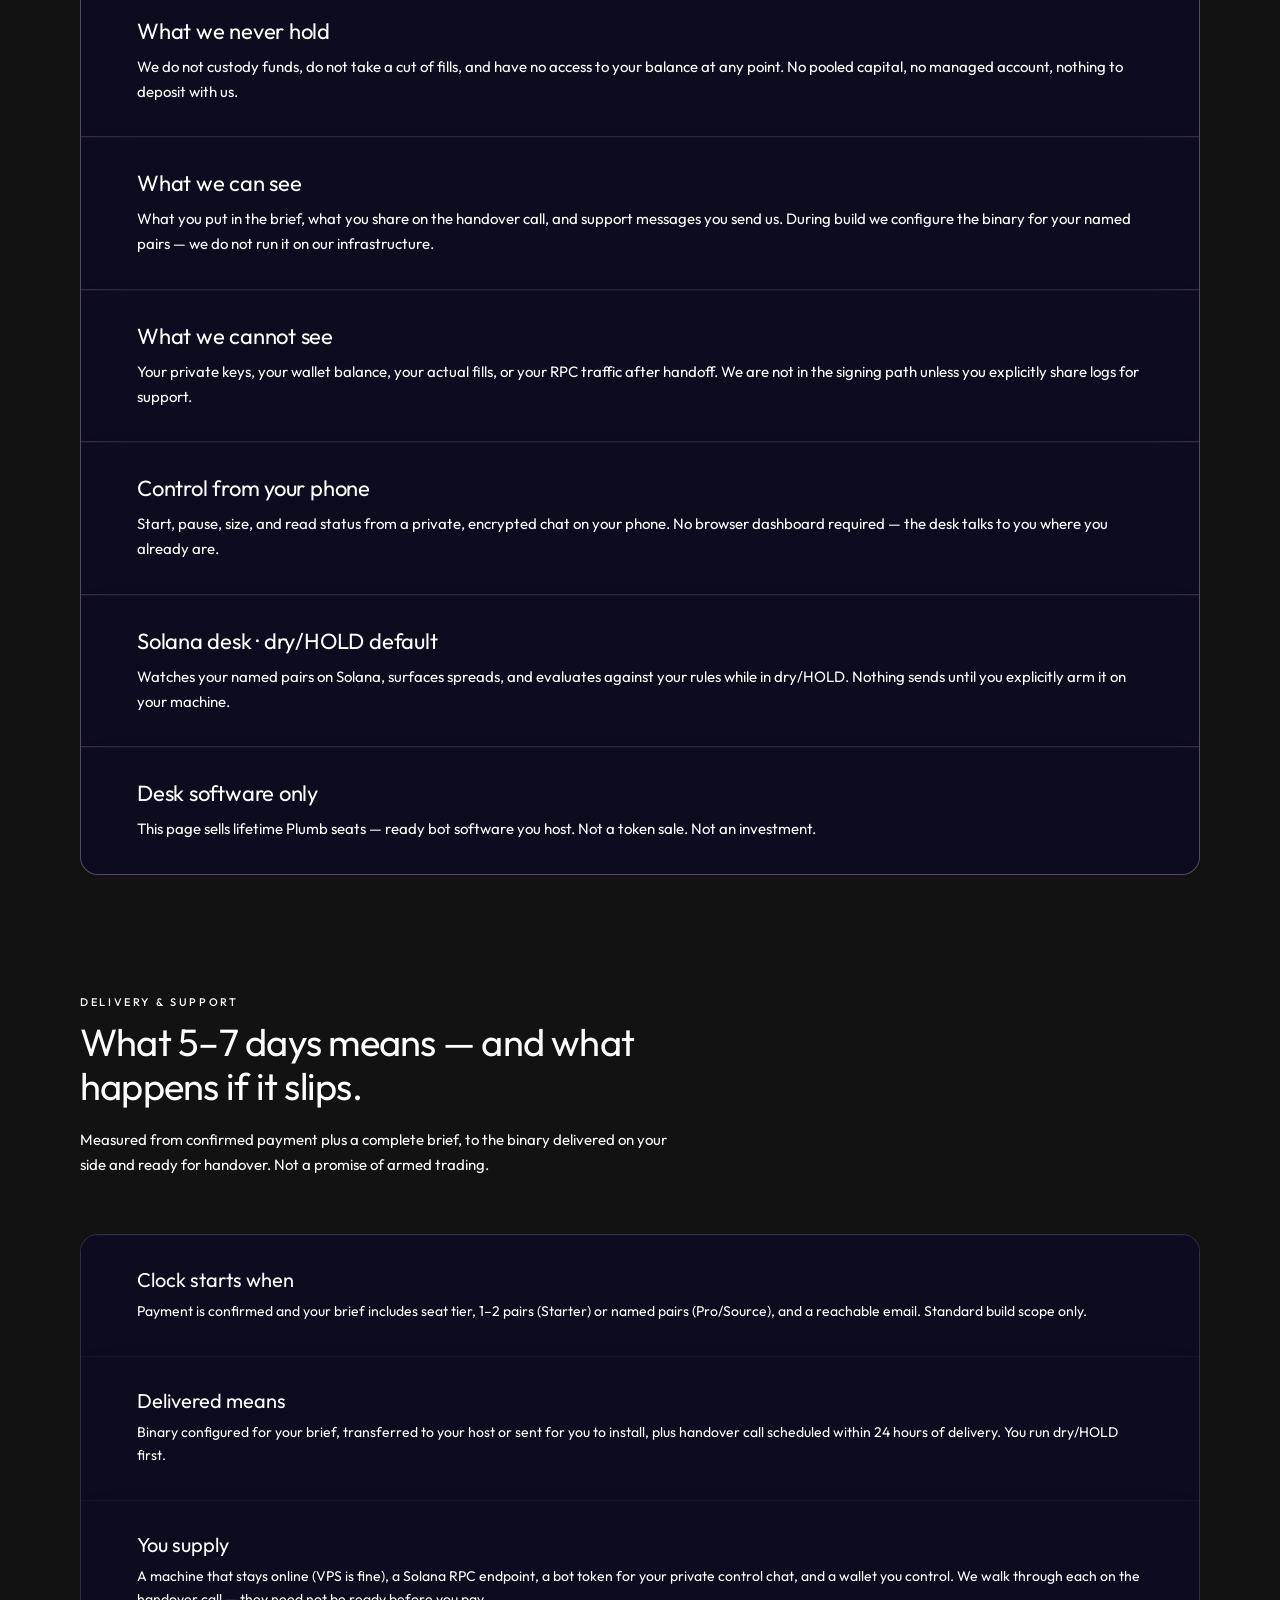
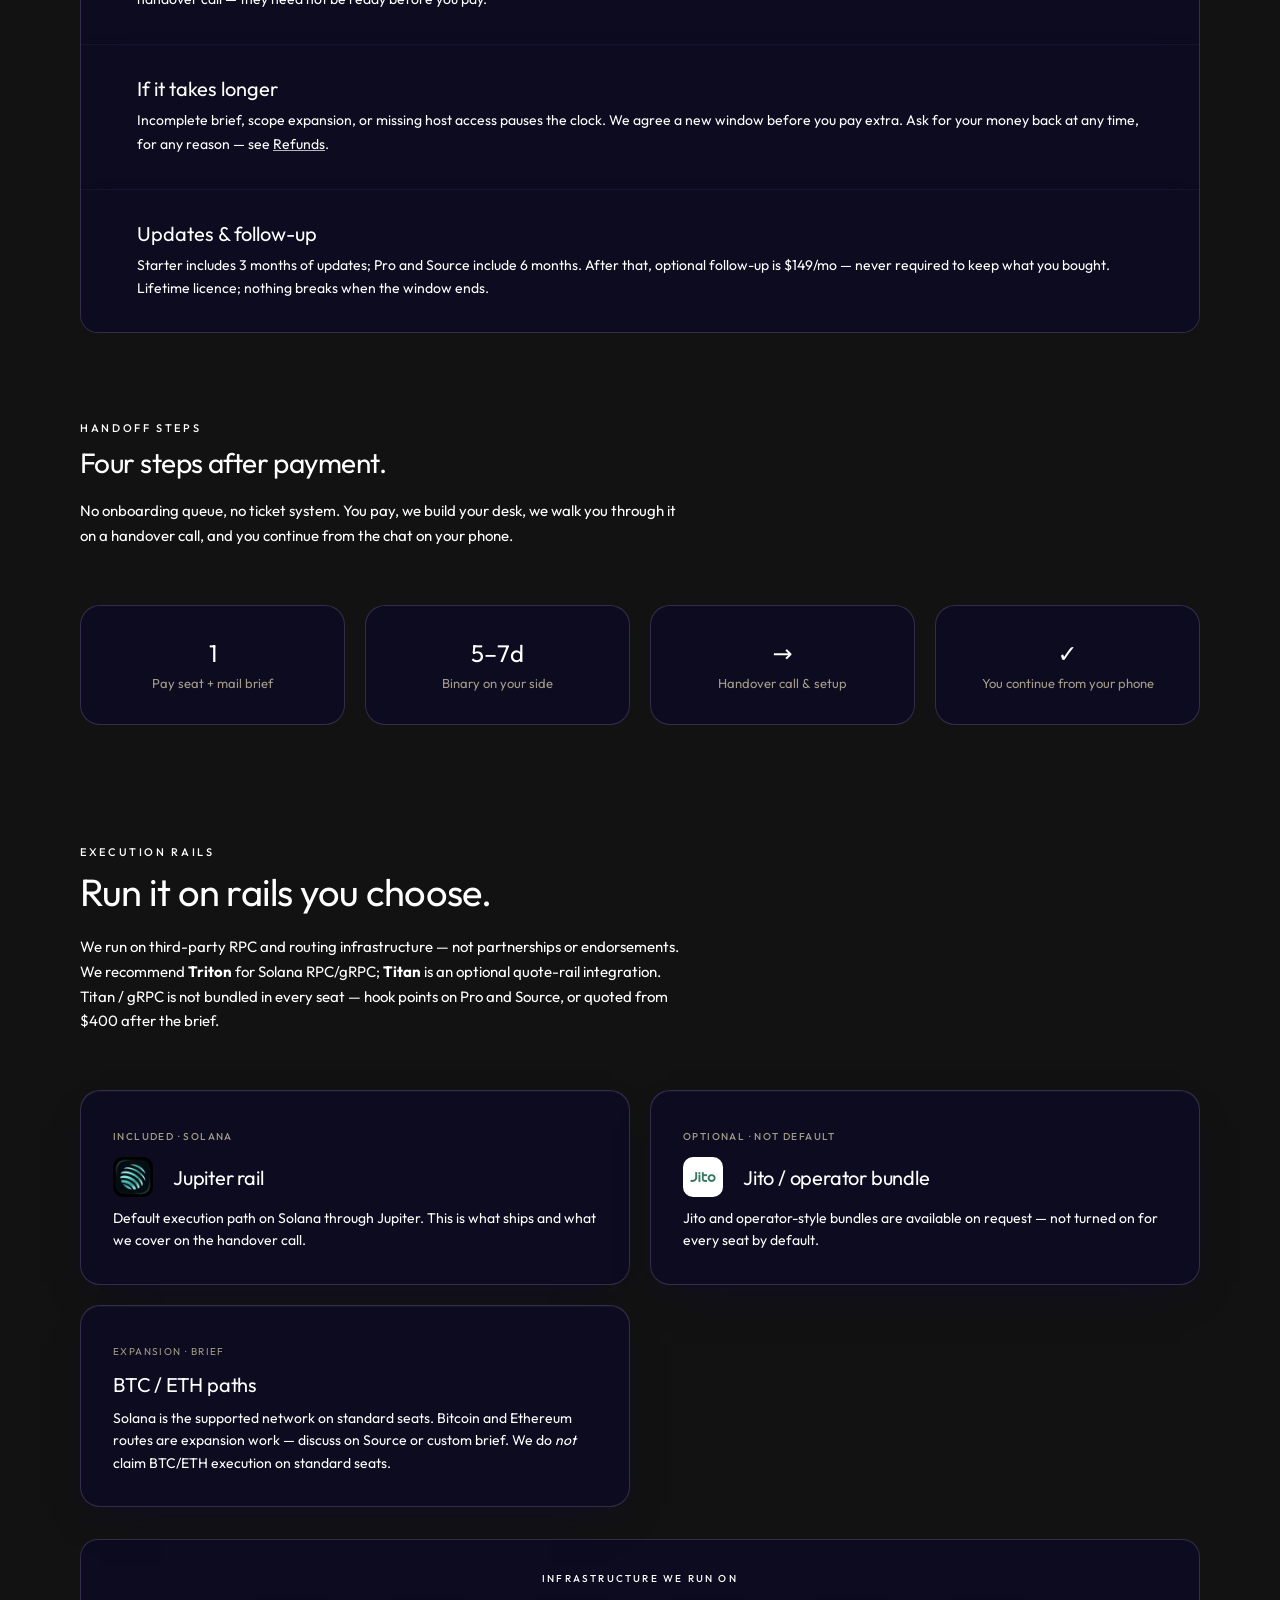
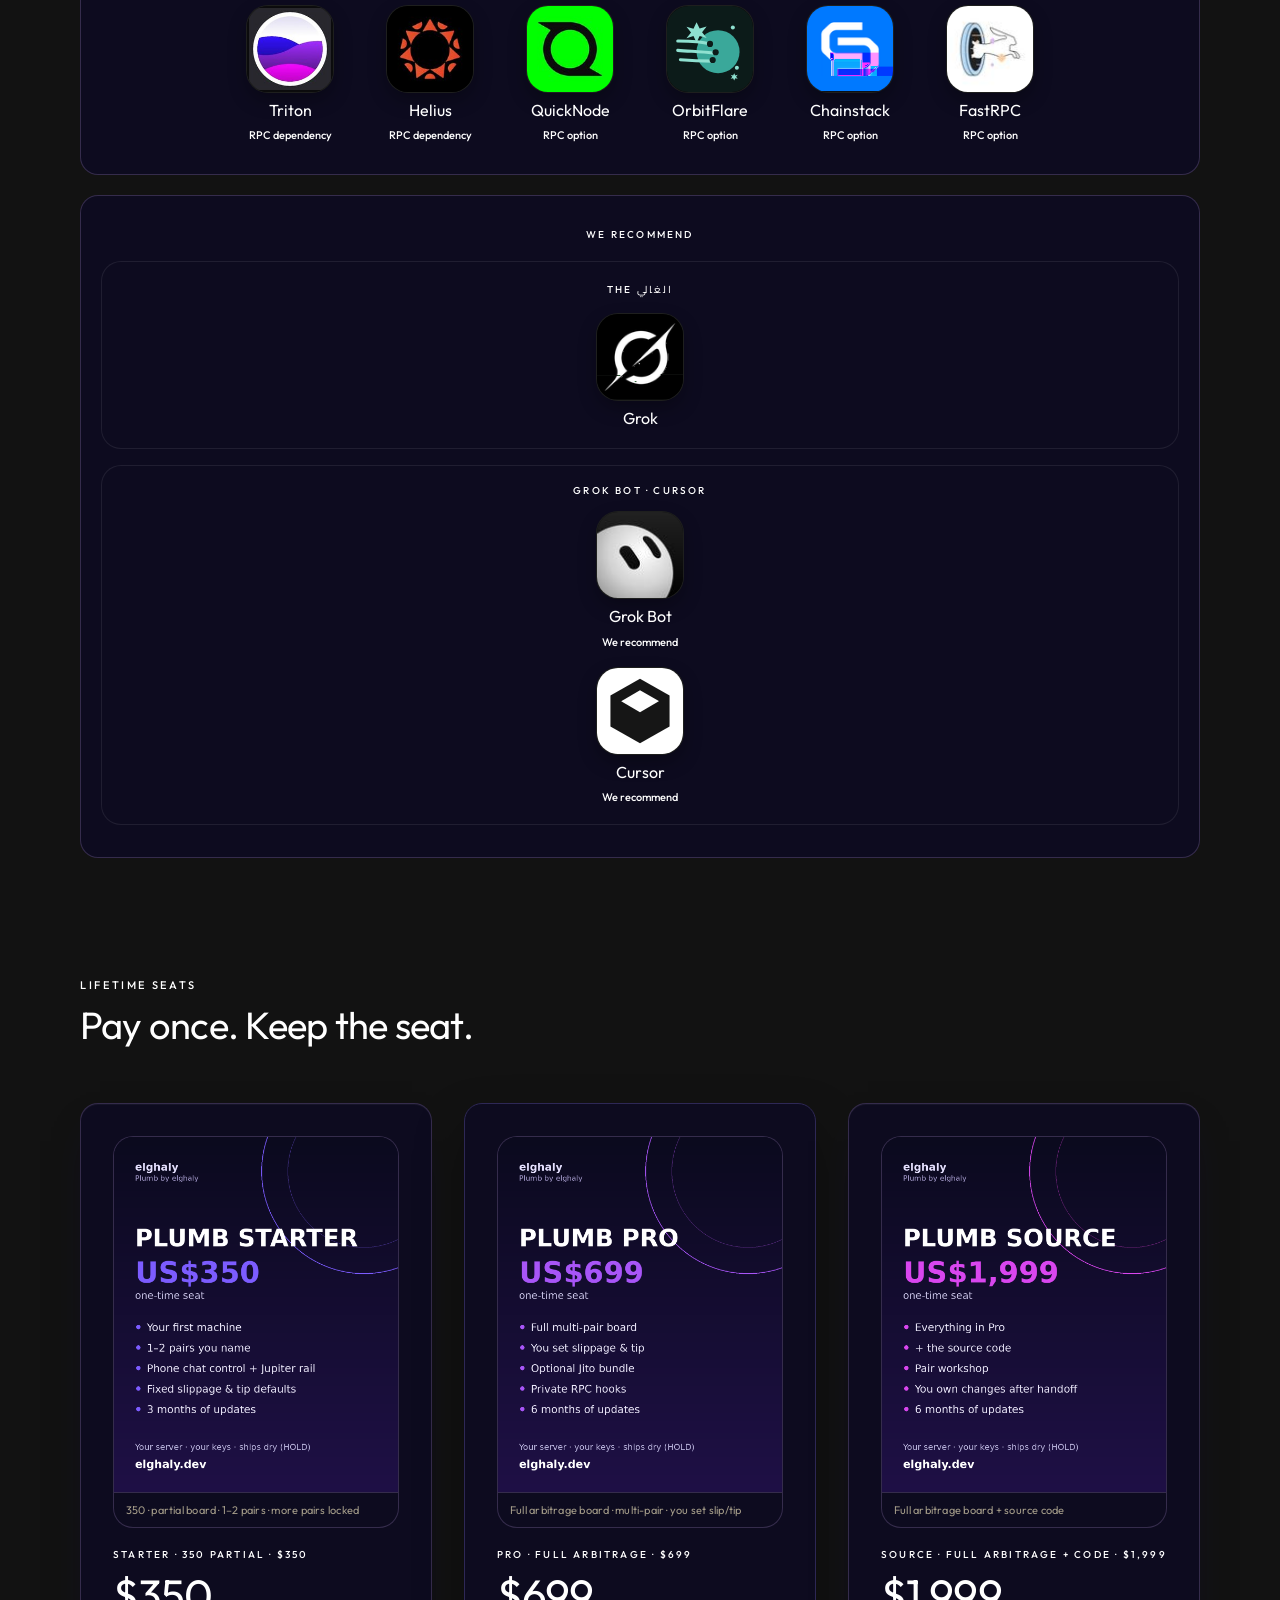
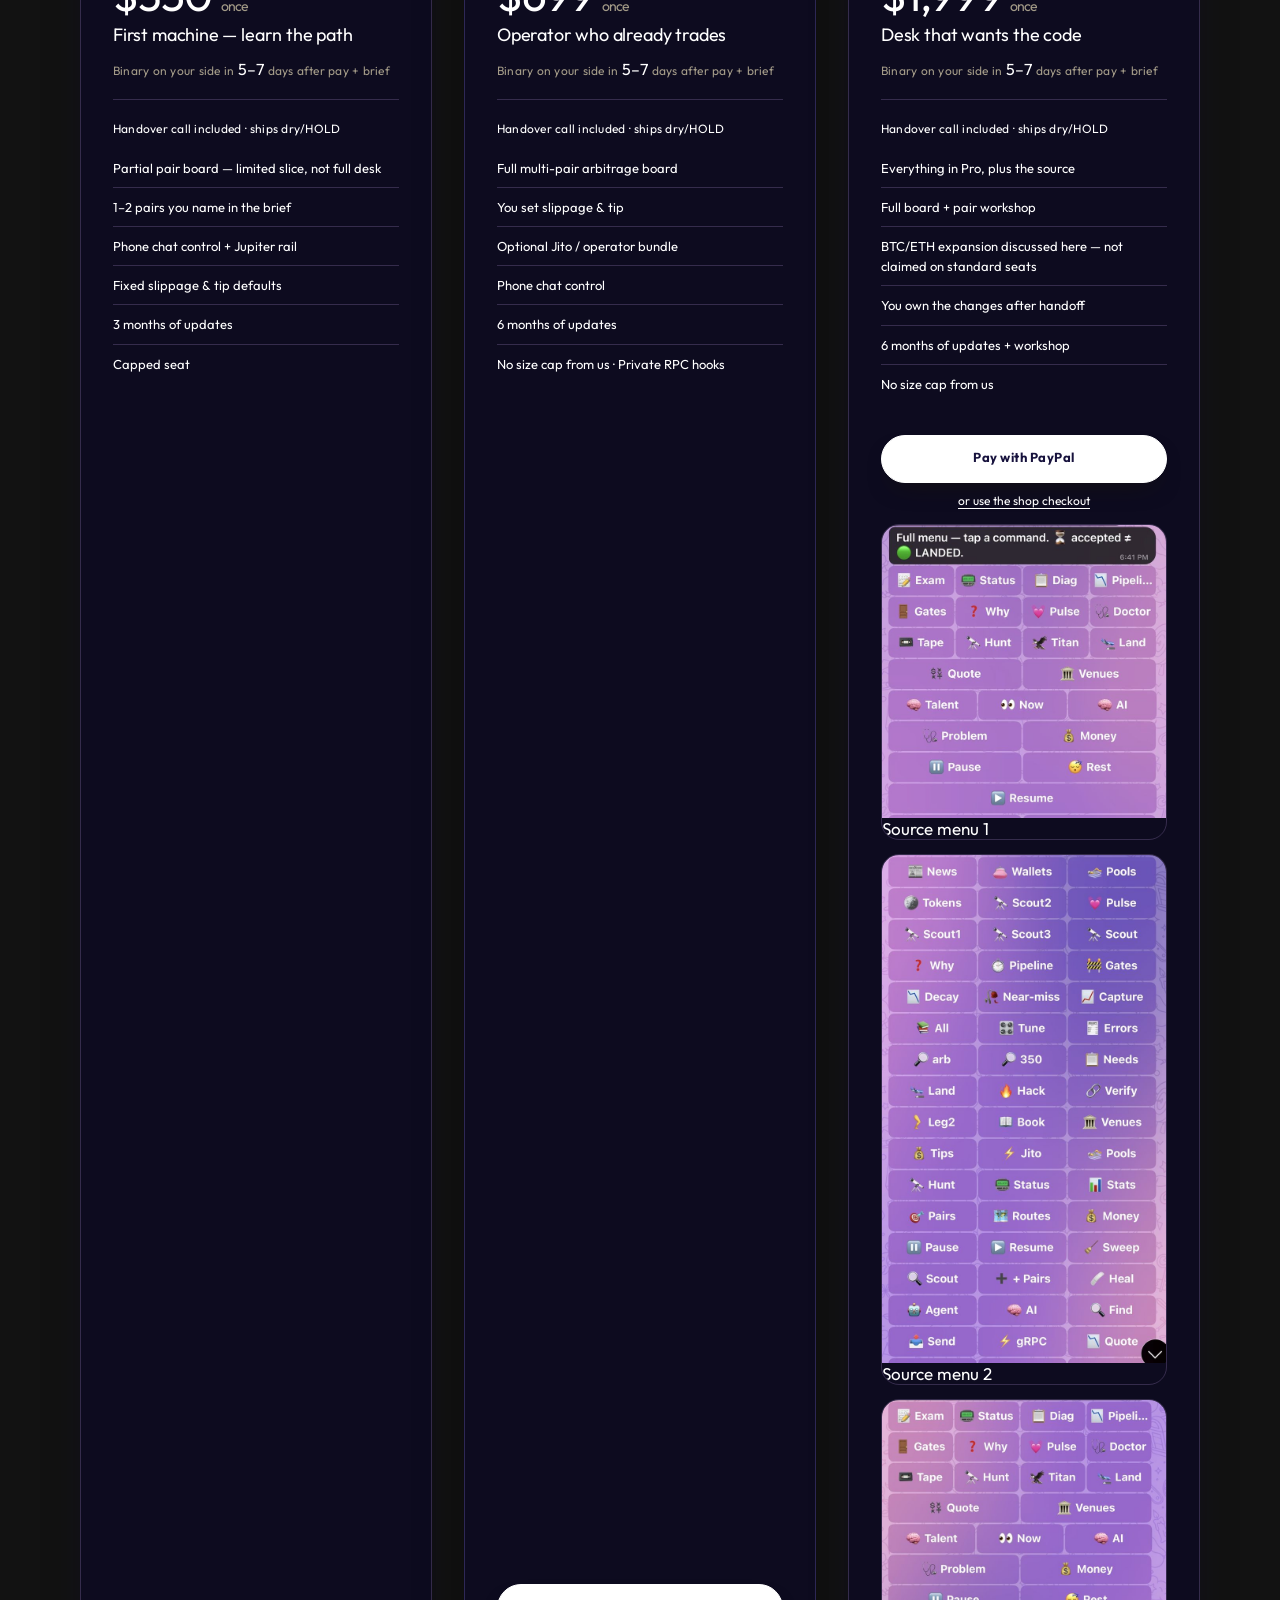
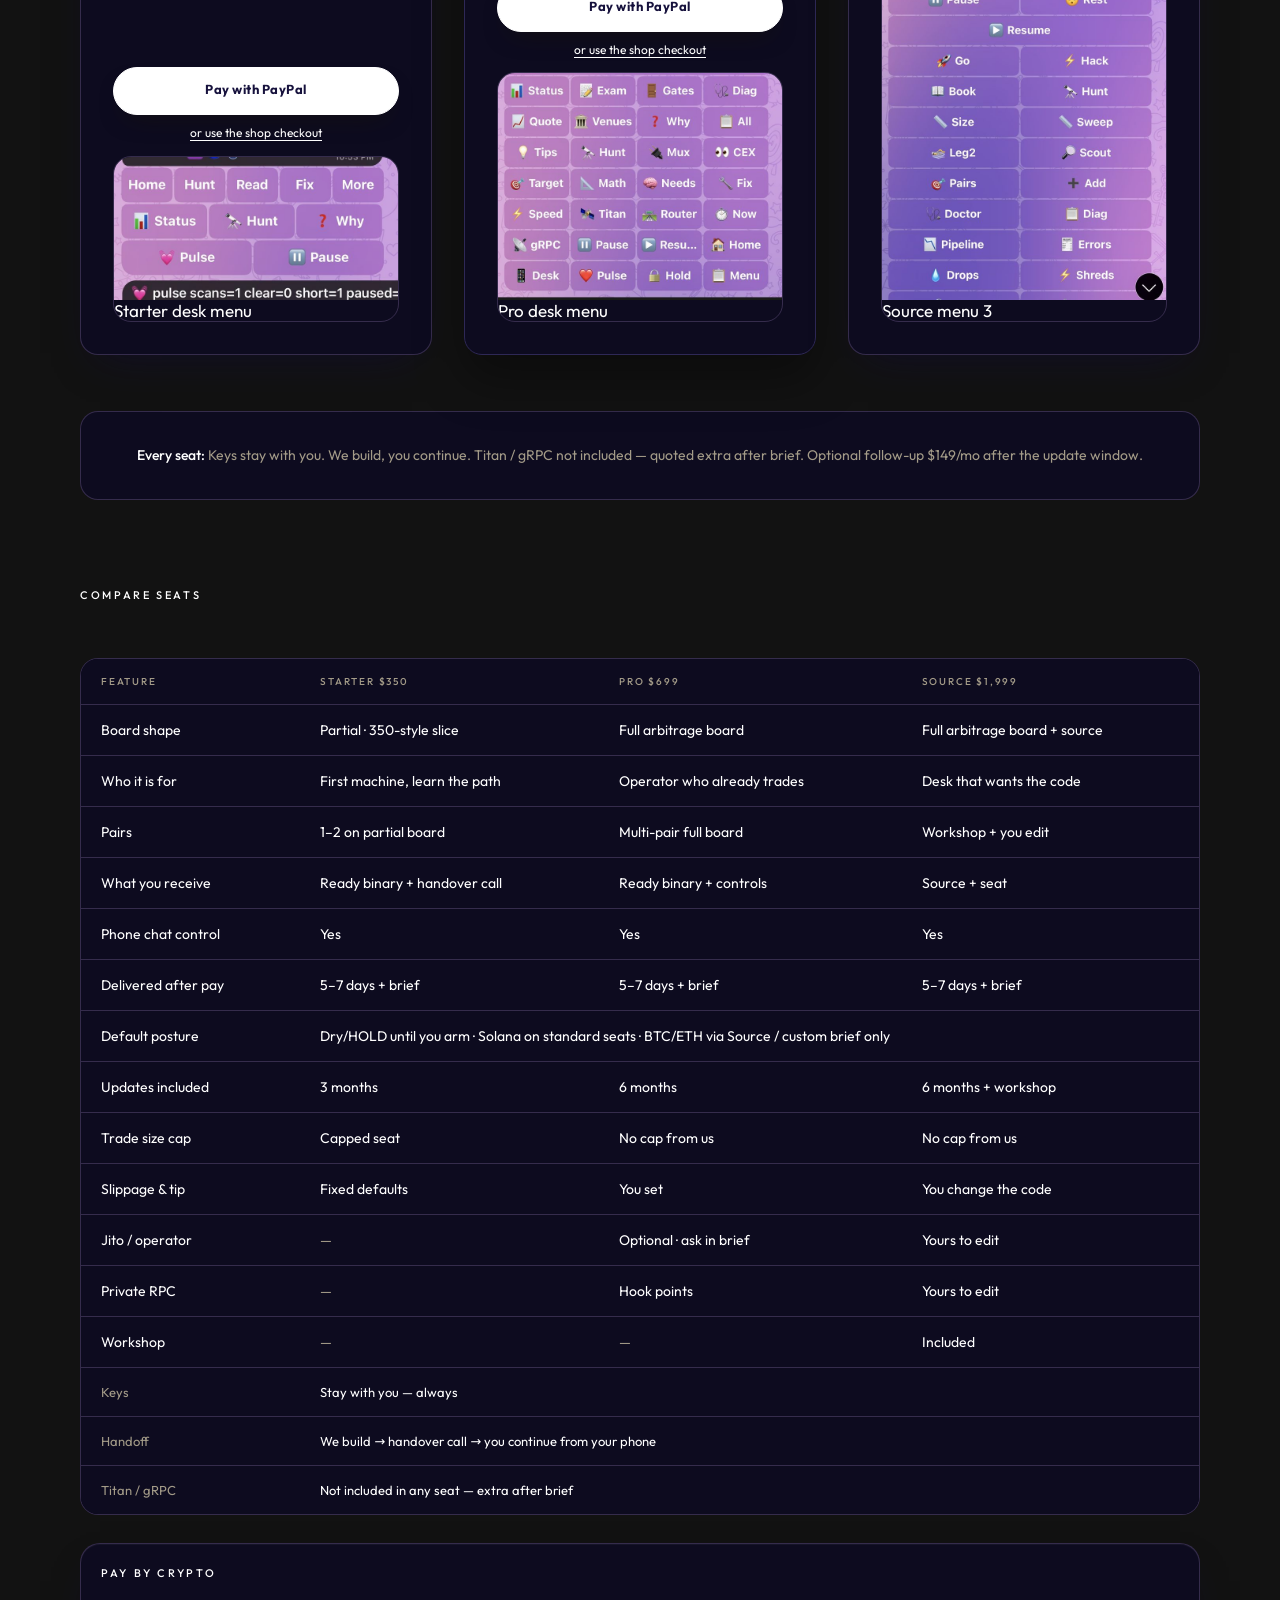
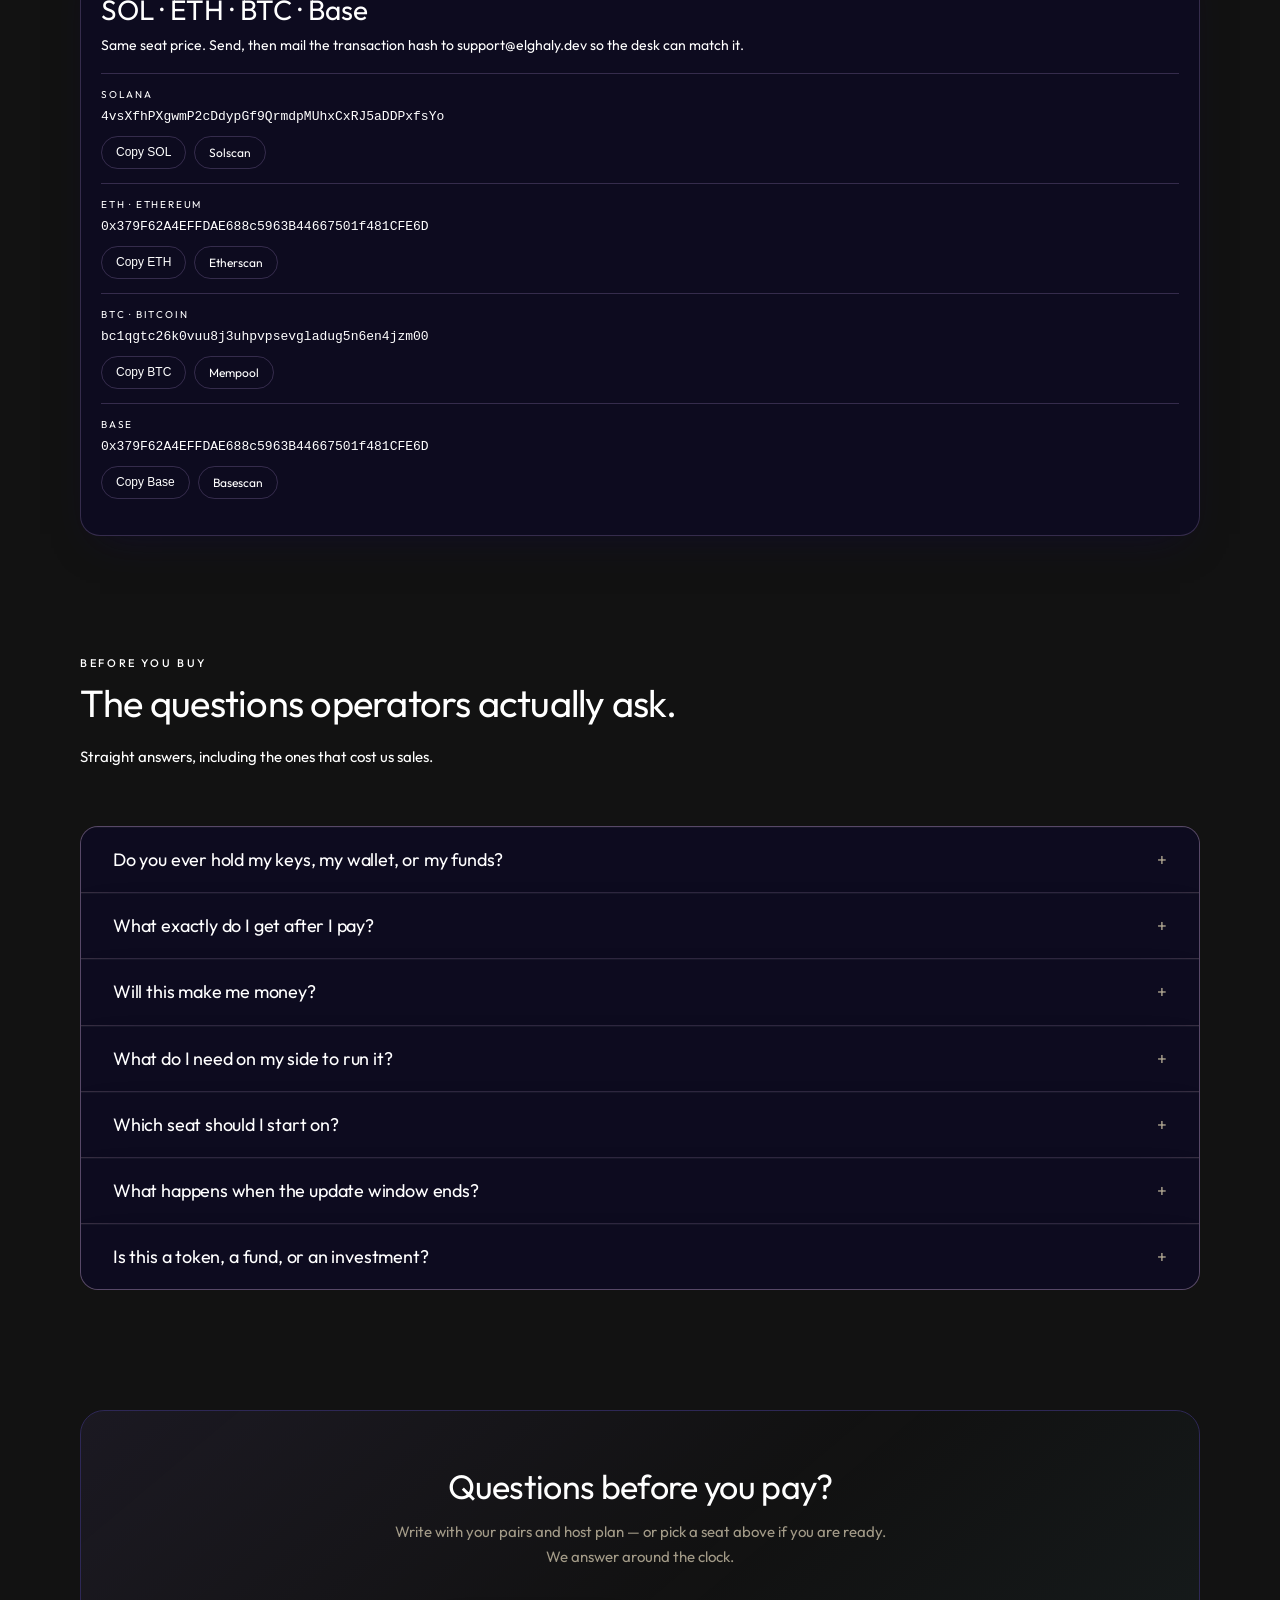
==== commit 42aaad27: "footer: comma address, MIT/Open-source out, manifest tag (index.html)" ====
--- a/index.html
+++ b/index.html
@@ -185,8 +185,29 @@
 <link rel="alternate" hreflang="ru" href="https://plumb-35.elghaly.dev/ru/"/>
 <link rel="alternate" hreflang="zh" href="https://plumb-35.elghaly.dev/zh/"/>
 <link rel="alternate" hreflang="x-default" href="https://plumb-35.elghaly.dev/"/>
+<link rel="stylesheet" href="css/footer-social.css"/>
 
 <style>
+  .oc { margin: 56px auto 0; max-width: 920px; padding: 0 20px; }
+  .oc h2 { font-family: Georgia, 'Times New Roman', serif; color: #c4a1ec; font-weight: 500; margin: 0 0 6px; font-size: clamp(1.15rem, 4.6vw, 1.5rem); }
+  .oc__sub { color: #a39b88; margin: 0 0 22px; font-size: .92rem; }
+  .oc-flag { color: #a39b88; font-size: .78rem; letter-spacing: .12em; text-transform: uppercase; margin: 0 0 14px; }
+  #onchain-list { display: grid; gap: 14px; }
+  .oc-card { border: 1px solid rgba(196,161,236,.32); background: rgba(16,19,31,.62); backdrop-filter: blur(8px);
+             border-radius: 14px; padding: 14px 16px; color: #efe8d8; }
+  .oc-top { display: flex; flex-wrap: wrap; align-items: center; gap: 8px 10px; margin-bottom: 8px; }
+  .oc-stage { font-size: .72rem; letter-spacing: .1em; text-transform: uppercase; padding: 3px 9px; border-radius: 999px;
+              border: 1px solid rgba(196,161,236,.45); color: #e6d4fa; }
+  .oc-stage--refused { border-color: rgba(214,120,120,.6); color: #e7b3b3; }
+  .oc-stage--confirmed { border-color: rgba(52,184,172,.55); color: #9fe3da; }
+  .oc-chain { font-size: .78rem; color: #c4a1ec; }
+  .oc-time { margin-left: auto; font-size: .76rem; color: #a39b88; }
+  .oc-hops { margin: 0 0 6px; font-size: .95rem; line-height: 1.6; }
+  .oc-reason { margin: 0 0 6px; font-size: .88rem; color: #cbbfae; }
+  .oc-foot { display: flex; justify-content: flex-end; }
+  .oc-sig { font-family: ui-monospace, monospace; font-size: .8rem; color: #c4a1ec; text-decoration: none; border-bottom: 1px solid rgba(196,161,236,.4); }
+  .oc-sig--none { color: #6e6a63; border: 0; }
+  @media (max-width: 520px) { .oc-time { margin-left: 0; width: 100%; } .oc-card { padding: 13px 14px; } }
 /* ported verbatim from elghaly.dev EN */
 :root {
   --night: #07080c;
@@ -289,7 +310,7 @@
       <p class="pitch-line" id="heroPitch">We build it. You run it. You keep it.</p>
     </div>
     <div class="hero-meta">
-      <p class="delivery delivery-lg" id="heroDelivery">Ready in <time>5–7</time> days · If your order is ready sooner, we&#39;ll let you know right away.</p>
+      <p class="delivery delivery-lg" id="heroDelivery">Ready in <time>5–7</time> days · If your order is ready sooner, we&#x27;ll let you know right away.</p>
       <p class="hero-help" id="heroHelp">Handover call and setup included · no subscription to start</p>
     </div>
     <aside class="trust-band reveal" aria-labelledby="trustTitle">
@@ -412,7 +433,7 @@
     <div class="section-head" style="margin-top:var(--space-xl)">
       <p class="section-label">On-chain · Solana mainnet</p>
       <h3 class="section-title" style="font-size:clamp(22px,3vw,28px)">Three transactions you can open yourself.</h3>
-      <p class="section-note">Signed by the owner&#39;s older wallet (GrQX7F…oujqJS). Only the date and borrowed amount are shown.</p>
+      <p class="section-note">Signed by the owner&#x27;s older wallet (GrQX7F…oujqJS). Only the date and borrowed amount are shown.</p>
     </div>
     <ul class="kamino-cards">
       <li class="kamino-card">
@@ -781,6 +802,12 @@
     </figure>
   </section>
 
+  <section class="oc" aria-labelledby="oc-title">
+  <h2 id="oc-title">On-chain steps</h2>
+  <p class="oc__sub">What the bots did on the network, step by step.</p>
+  <div id="onchain-list"></div>
+</section>
+<script src="assets/onchain-steps.js" defer></script>
   <h1 class="mark" lang="en" dir="ltr">elghaly</h1>
 <p class="signs" aria-hidden="true">✝️ 🧿 🪬</p>
 <hr class="rule">
@@ -833,8 +860,11 @@
     <p class="addr" id="footAddr">Contact: <a href="mailto:support@elghaly.dev">support@elghaly.dev</a></p>
     <p class="addr legal-links"><a href="https://elghaly.dev/about.html">About</a> · <a href="https://chatting.elghaly.dev">Chatting</a> · <a href="/refunds/">Refunds</a> · <a href="https://elghaly.dev/delivery.html">Delivery</a> · <a href="https://elghaly.dev/terms.html">Terms</a> · <a href="https://elghaly.dev/privacy.html">Privacy</a></p>
     <p class="fine" id="fine">Plumb is desk software sold as-is, without warranty. We make no claims about results, returns, CLEAR, land, or any outcome. You host it, you hold the keys, you accept the risk. Not a token sale. Not an investment. <a href="refunds/">Refunds</a>.</p>
-  <p class="lic-badges"><a href="https://creativecommons.org/licenses/by/4.0/" rel="license">© elghaly · CC BY 4.0</a> <a href="https://github.com/Alarm2024">Open source</a></p>
-    <p class="footer__address">Elghaly LLC · 548 Market St, San Francisco, CA 94104, USA</p>
+  <p class="lic-badges"><a href="https://creativecommons.org/licenses/by/4.0/" rel="license">© elghaly · CC BY 4.0</a></p>
+<div class="footer-social">
+<div class="fsoc-row"><a class="fsoc" href="https://github.com/elghaly-dev" aria-label="GitHub" rel="noopener"><svg viewBox="0 0 24 24" aria-hidden="true"><path fill="currentColor" d="M12 2a10 10 0 0 0-3.2 19.5c.5.1.7-.2.7-.5v-1.7c-2.8.6-3.4-1.3-3.4-1.3-.5-1.2-1.1-1.5-1.1-1.5-.9-.6.1-.6.1-.6 1 .1 1.5 1 1.5 1 .9 1.5 2.4 1.1 3 .8.1-.7.4-1.1.6-1.4-2.2-.3-4.6-1.1-4.6-5 0-1.1.4-2 1-2.7-.1-.3-.4-1.3.1-2.7 0 0 .8-.3 2.8 1a9.6 9.6 0 0 1 5 0c1.9-1.3 2.8-1 2.8-1 .5 1.4.2 2.4.1 2.7.6.7 1 1.6 1 2.7 0 3.9-2.4 4.7-4.6 5 .4.3.7.9.7 1.9v2.8c0 .3.2.6.7.5A10 10 0 0 0 12 2z"/></svg></a><a class="fsoc" href="https://gitlab.com/elghaly-dev" aria-label="GitLab" rel="noopener"><svg viewBox="0 0 24 24" aria-hidden="true"><path fill="currentColor" d="M12 21.5 3.2 14.6a1 1 0 0 1-.3-1.1L4.7 8l2.5 7.7h9.6L19.3 8l1.8 5.5a1 1 0 0 1-.3 1.1z"/></svg></a><a class="fsoc" href="https://www.linkedin.com/company/elghaly-llc" aria-label="LinkedIn" rel="noopener"><svg viewBox="0 0 24 24" aria-hidden="true"><path fill="currentColor" d="M4.5 8.5h3.3V20H4.5zM6.2 3.5a1.9 1.9 0 1 1 0 3.8 1.9 1.9 0 0 1 0-3.8zM10 8.5h3.1v1.6c.5-.9 1.6-1.9 3.4-1.9 3.5 0 4.1 2.3 4.1 5.3V20h-3.3v-5.7c0-1.4 0-3.1-1.9-3.1s-2.2 1.5-2.2 3V20H10z"/></svg></a><a class="fsoc" href="https://x.com/wyndham350" aria-label="X" rel="noopener" target="_blank"><svg viewBox="0 0 24 24" aria-hidden="true"><path fill="currentColor" d="M17.8 3h3.1l-6.8 7.7L22 21h-6.2l-4.9-6.3L5.3 21H2.2l7.2-8.3L2 3h6.4l4.4 5.800zm-1.100 16.2h1.700L7.4 4.700H5.600z"/></svg></a><a class="fsoc" href="https://www.instagram.com/plumb.35" aria-label="Instagram" rel="noopener" target="_blank"><svg viewBox="0 0 24 24" aria-hidden="true"><rect x="3.5" y="3.5" width="17" height="17" rx="5" fill="none" stroke="currentColor" stroke-width="1.7"/><circle cx="12" cy="12" r="4" fill="none" stroke="currentColor" stroke-width="1.7"/><circle cx="17" cy="7" r="1.1" fill="currentColor"/></svg></a><a class="fsoc" href="https://plumb-shop.elghaly.dev" aria-label="Plumb shop" rel="noopener" target="_blank"><svg viewBox="0 0 24 24" aria-hidden="true"><path fill="none" stroke="currentColor" stroke-width="1.7" stroke-linejoin="round" stroke-linecap="round" d="M5 8h14l-1 12H6zM9 8V6.5a3 3 0 0 1 6 0V8"/></svg></a><a class="fsoc" href="&#x6d;&#x61;&#x69;&#x6c;&#x74;&#x6f;&#x3a;&#x31;&#x39;&#x31;&#x38;&#x38;&#x32;&#x35;&#x37;&#x35;&#x32;&#x40;&#x71;&#x71;&#x2e;&#x63;&#x6f;&#x6d;" aria-label="QQ Mail" rel="noopener"><svg viewBox="0 0 24 24" aria-hidden="true"><path fill="none" stroke="currentColor" stroke-width="1.7" stroke-linejoin="round" stroke-linecap="round" d="M3.5 6h17v12h-17zM3.5 6.5l8.5 6.5 8.5-6.5"/></svg></a></div>
+<p class="fsoc-addr" dir="ltr">Elghaly LLC, 548 Market St, San Francisco, CA 94104, USA</p>
+</div>
 </footer>
 </div>
 
--- a/css/footer-social.css
+++ b/css/footer-social.css
@@ -0,0 +1,6 @@
+.footer-social{margin:18px auto 0;text-align:center}
+.fsoc-row{display:flex;justify-content:center;gap:14px;flex-wrap:wrap}
+.fsoc{display:inline-flex;align-items:center;justify-content:center;width:40px;height:40px;border-radius:12px;color:#c4a1ec;background:rgba(196,161,236,.08);border:1px solid rgba(196,161,236,.35);transition:transform .15s,background .15s,border-color .15s,color .15s}
+.fsoc svg{width:20px;height:20px}
+.fsoc:hover,.fsoc:focus-visible{color:#fff;background:rgba(196,161,236,.22);border-color:#c4a1ec;transform:translateY(-2px);outline:none}
+.fsoc-addr{margin:12px 0 0;text-align:center;font-size:11px;letter-spacing:.12em;color:#94a3b8}
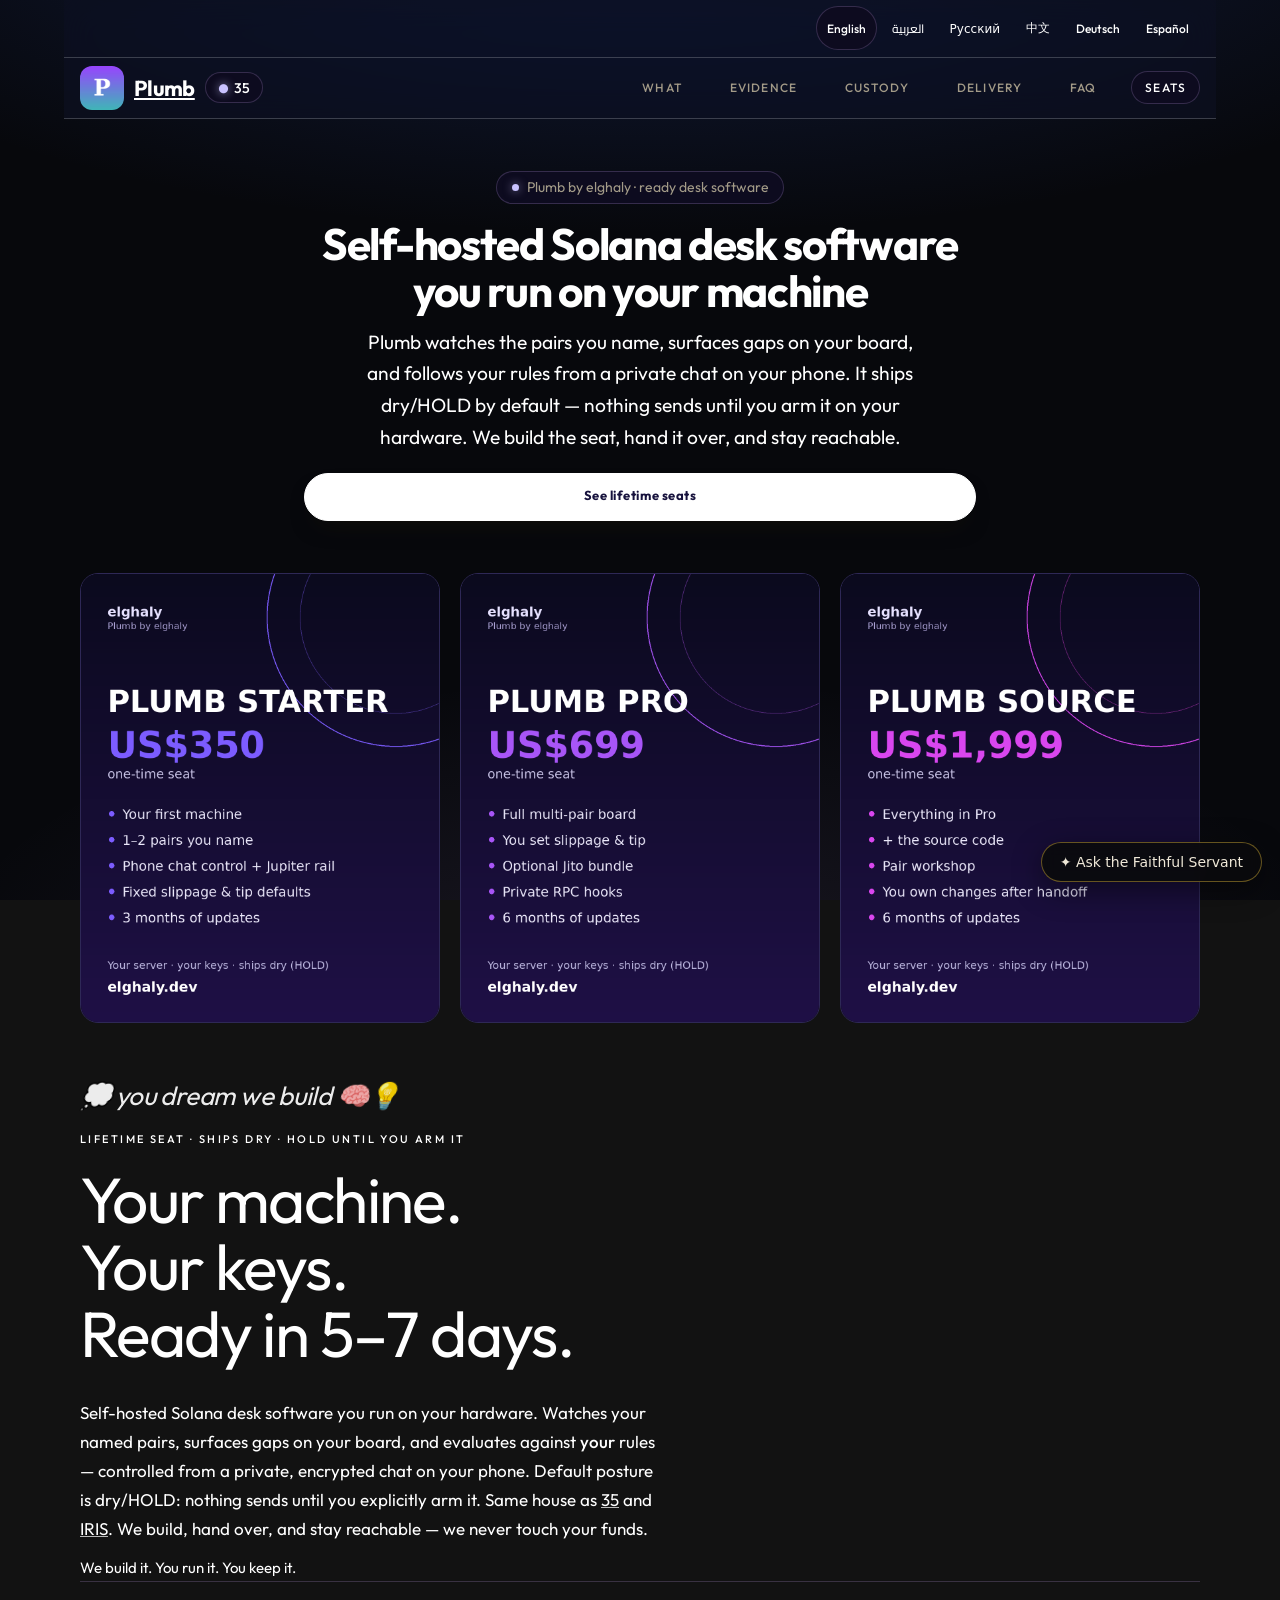
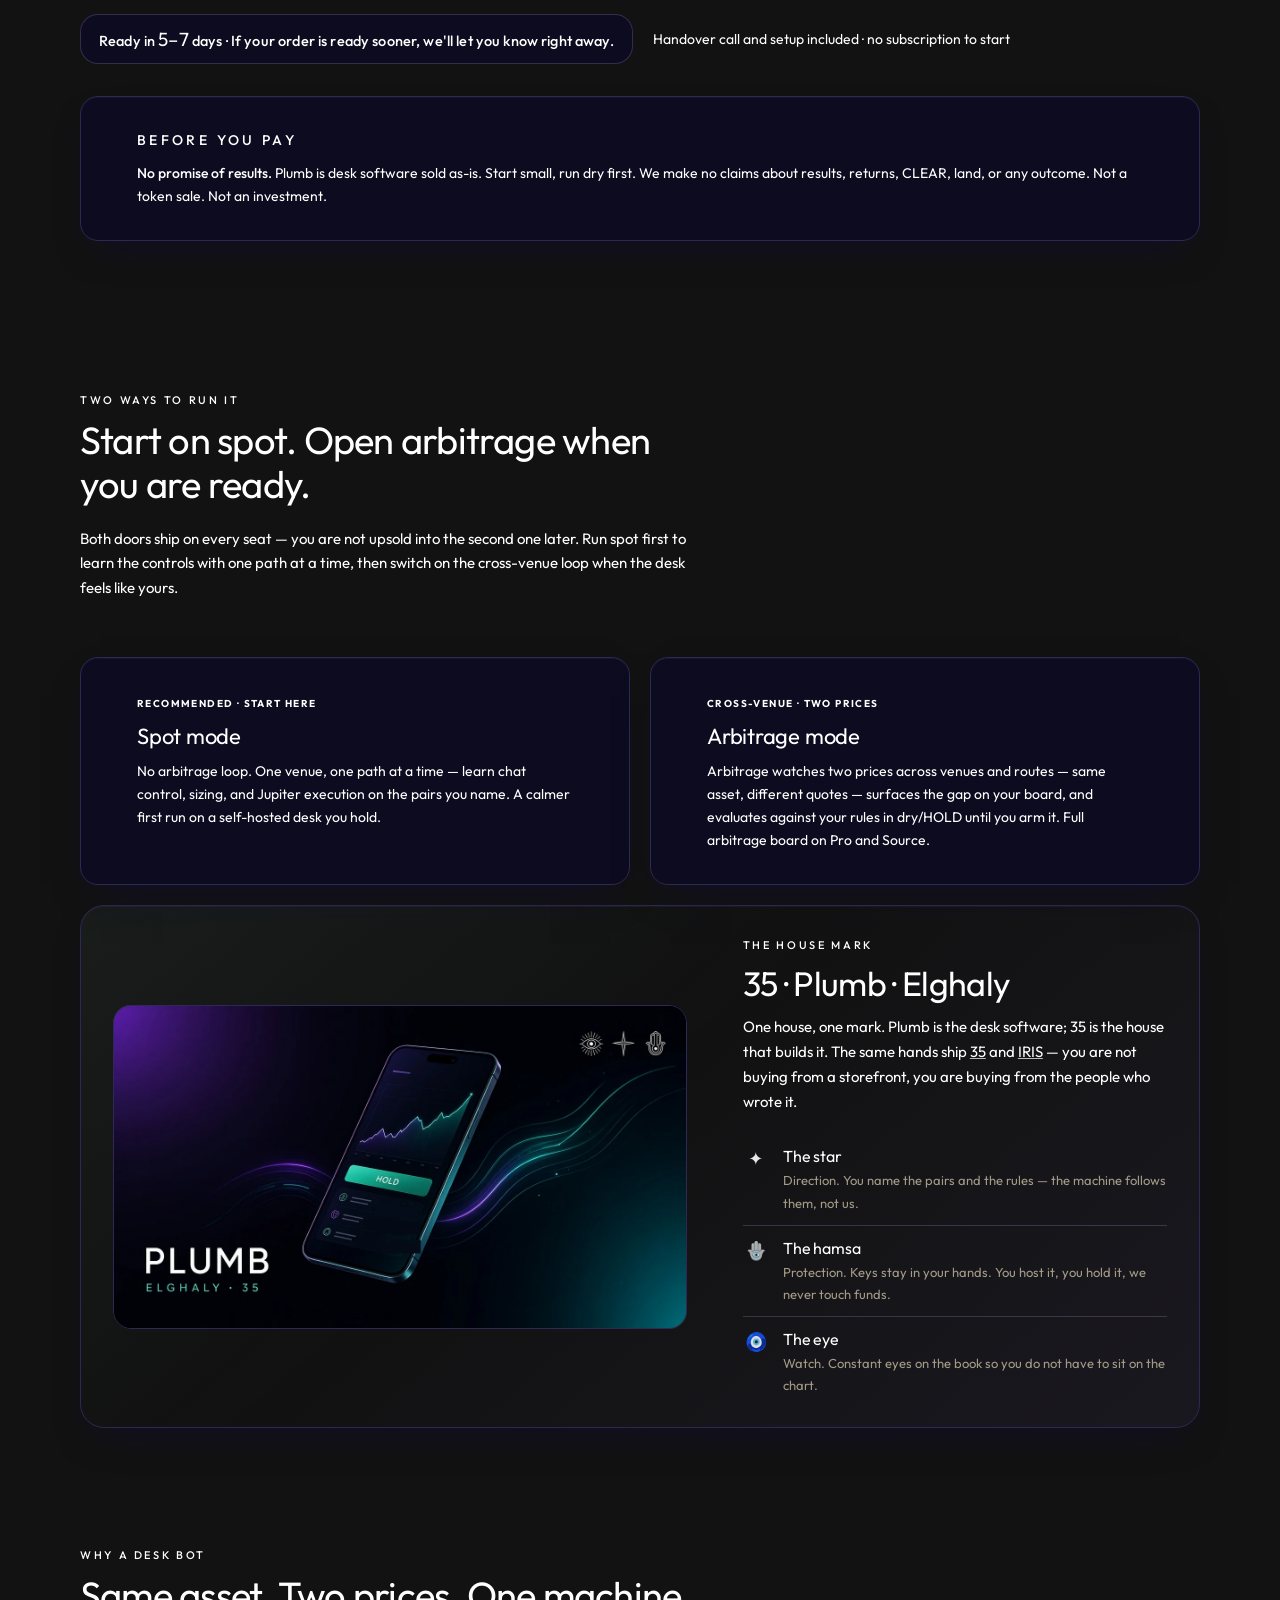
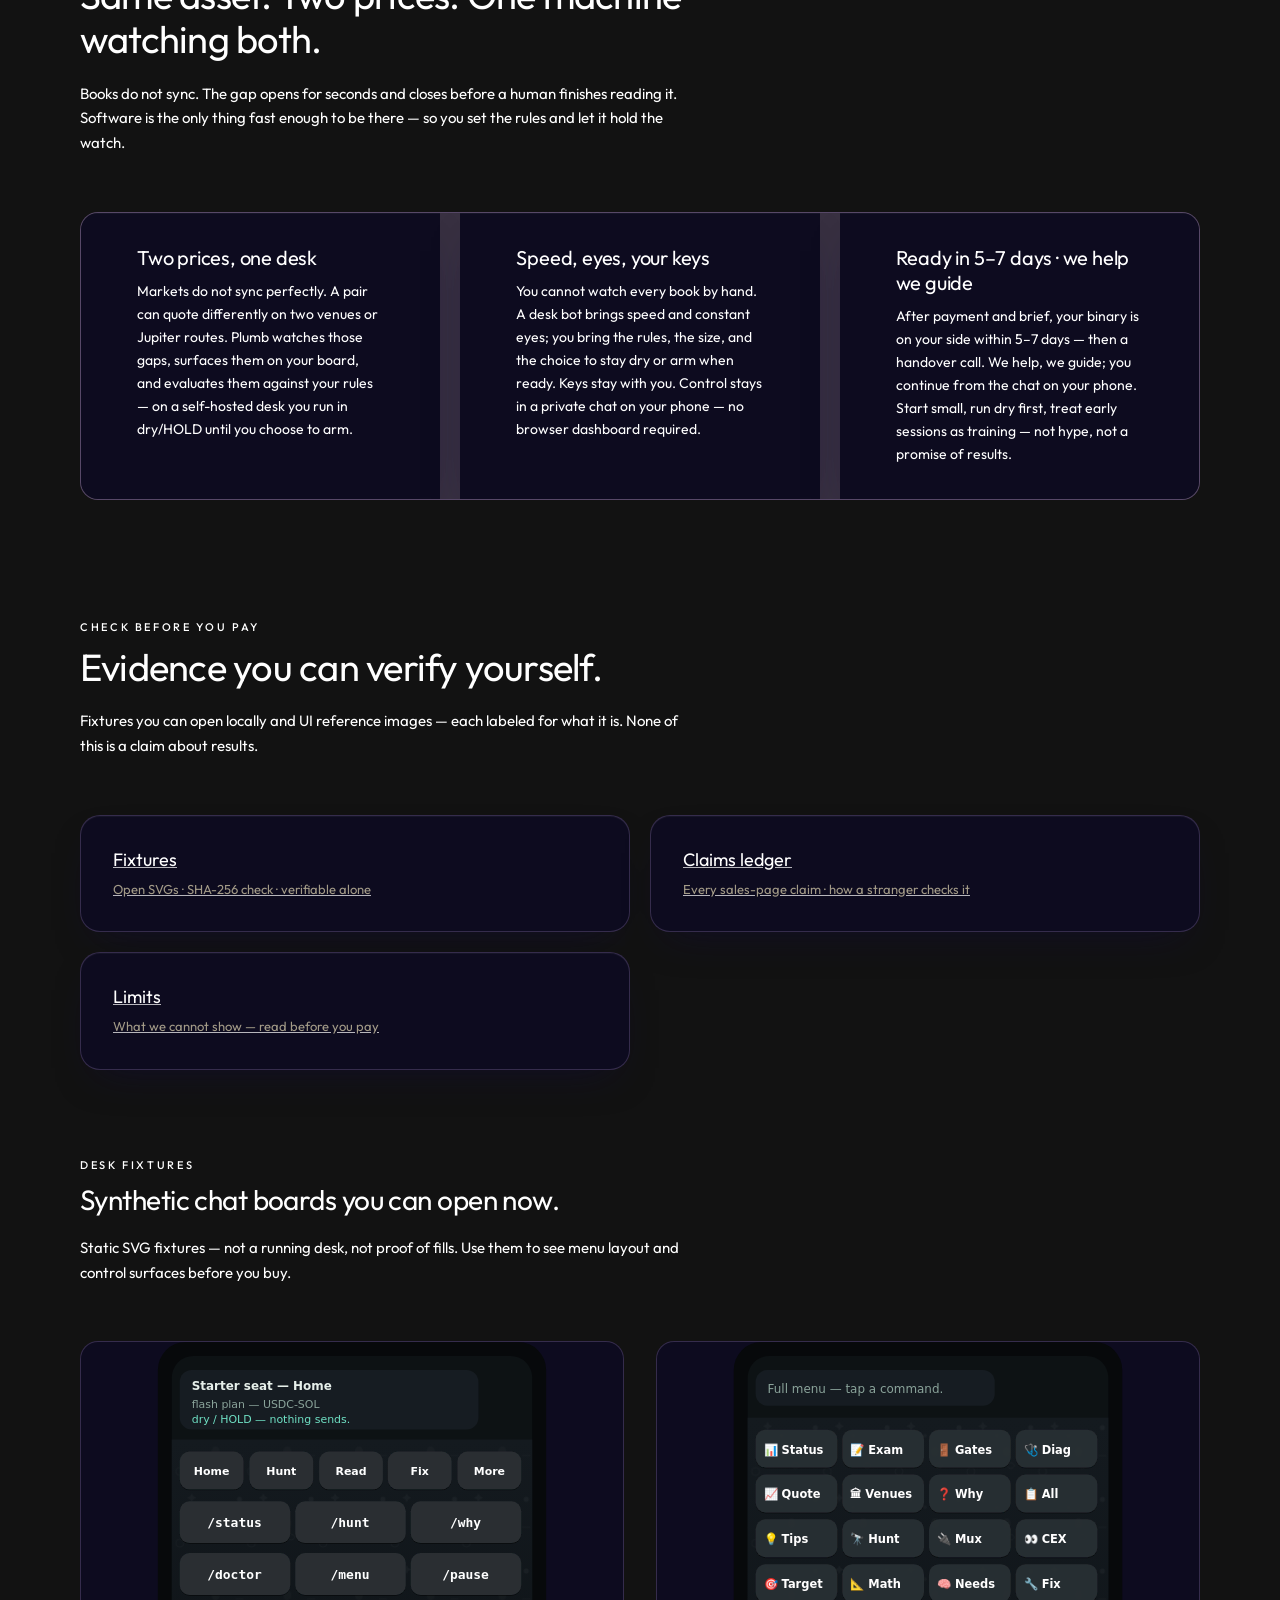
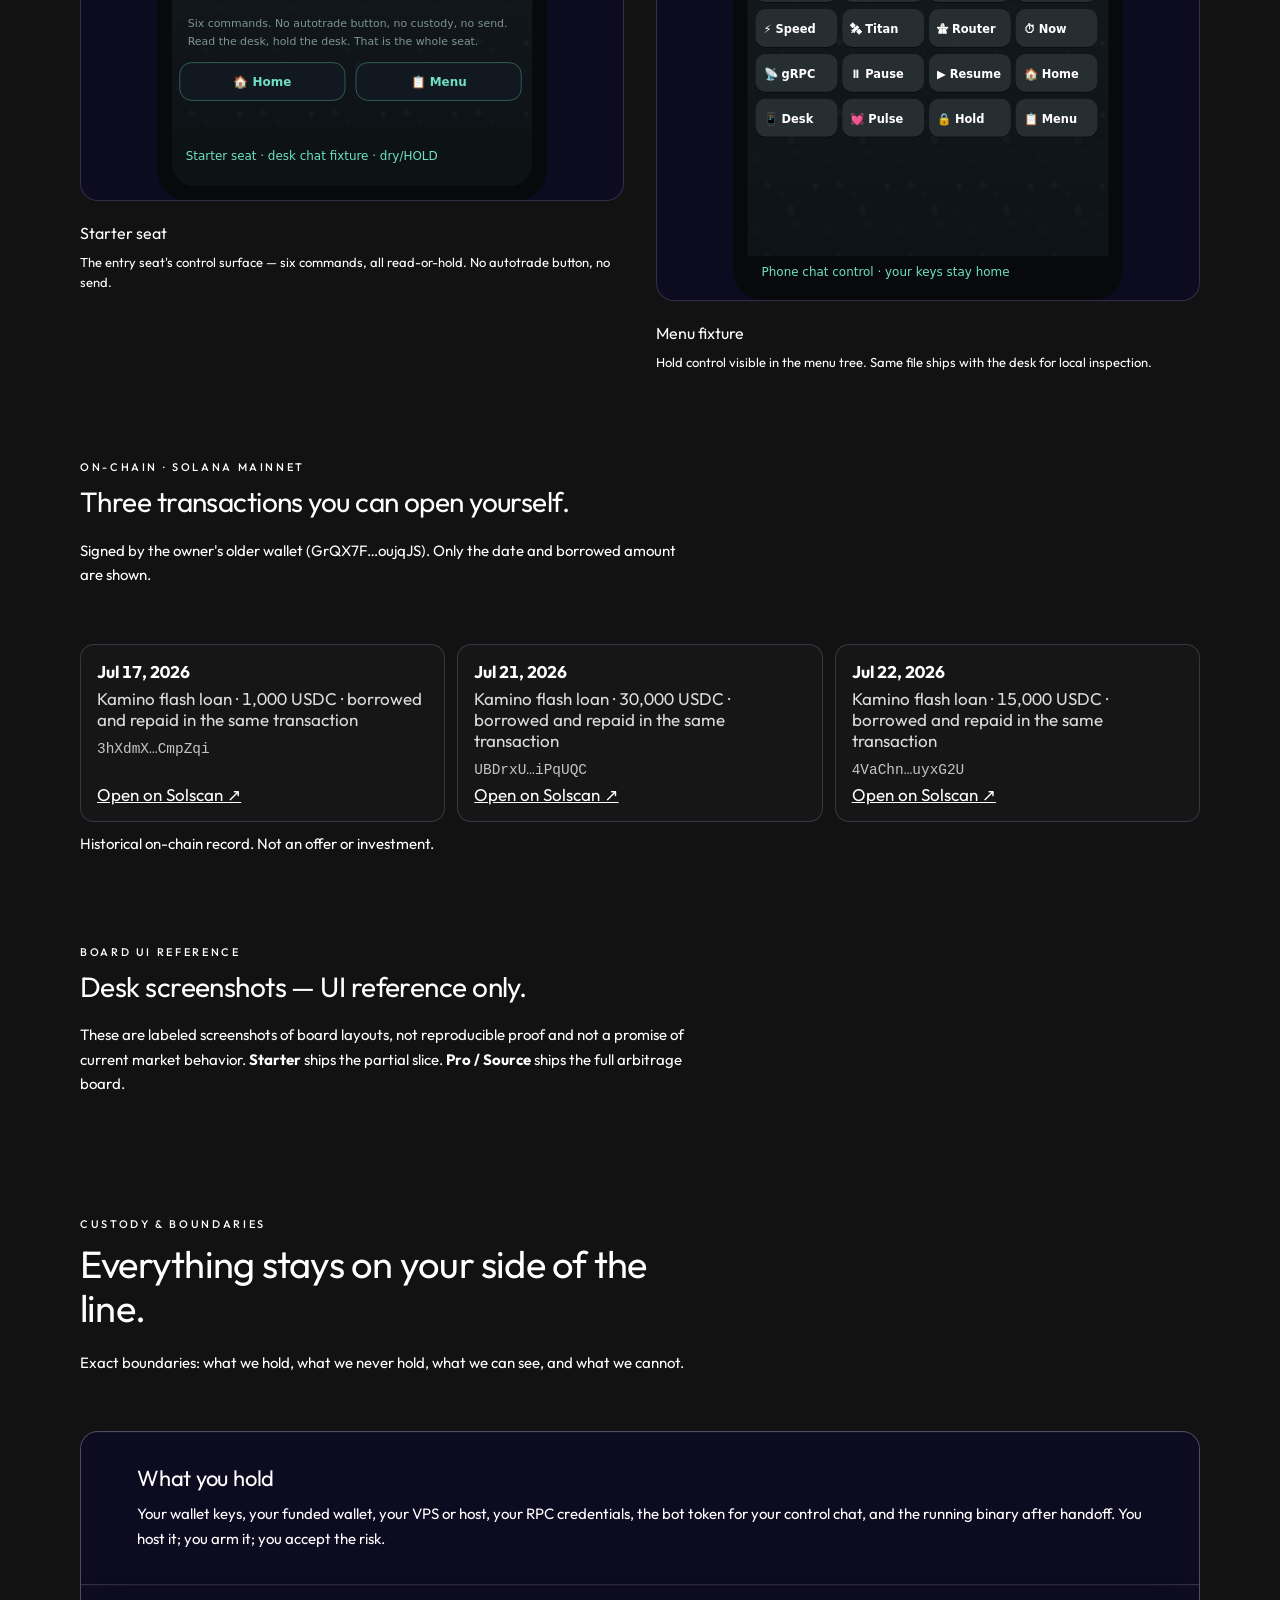
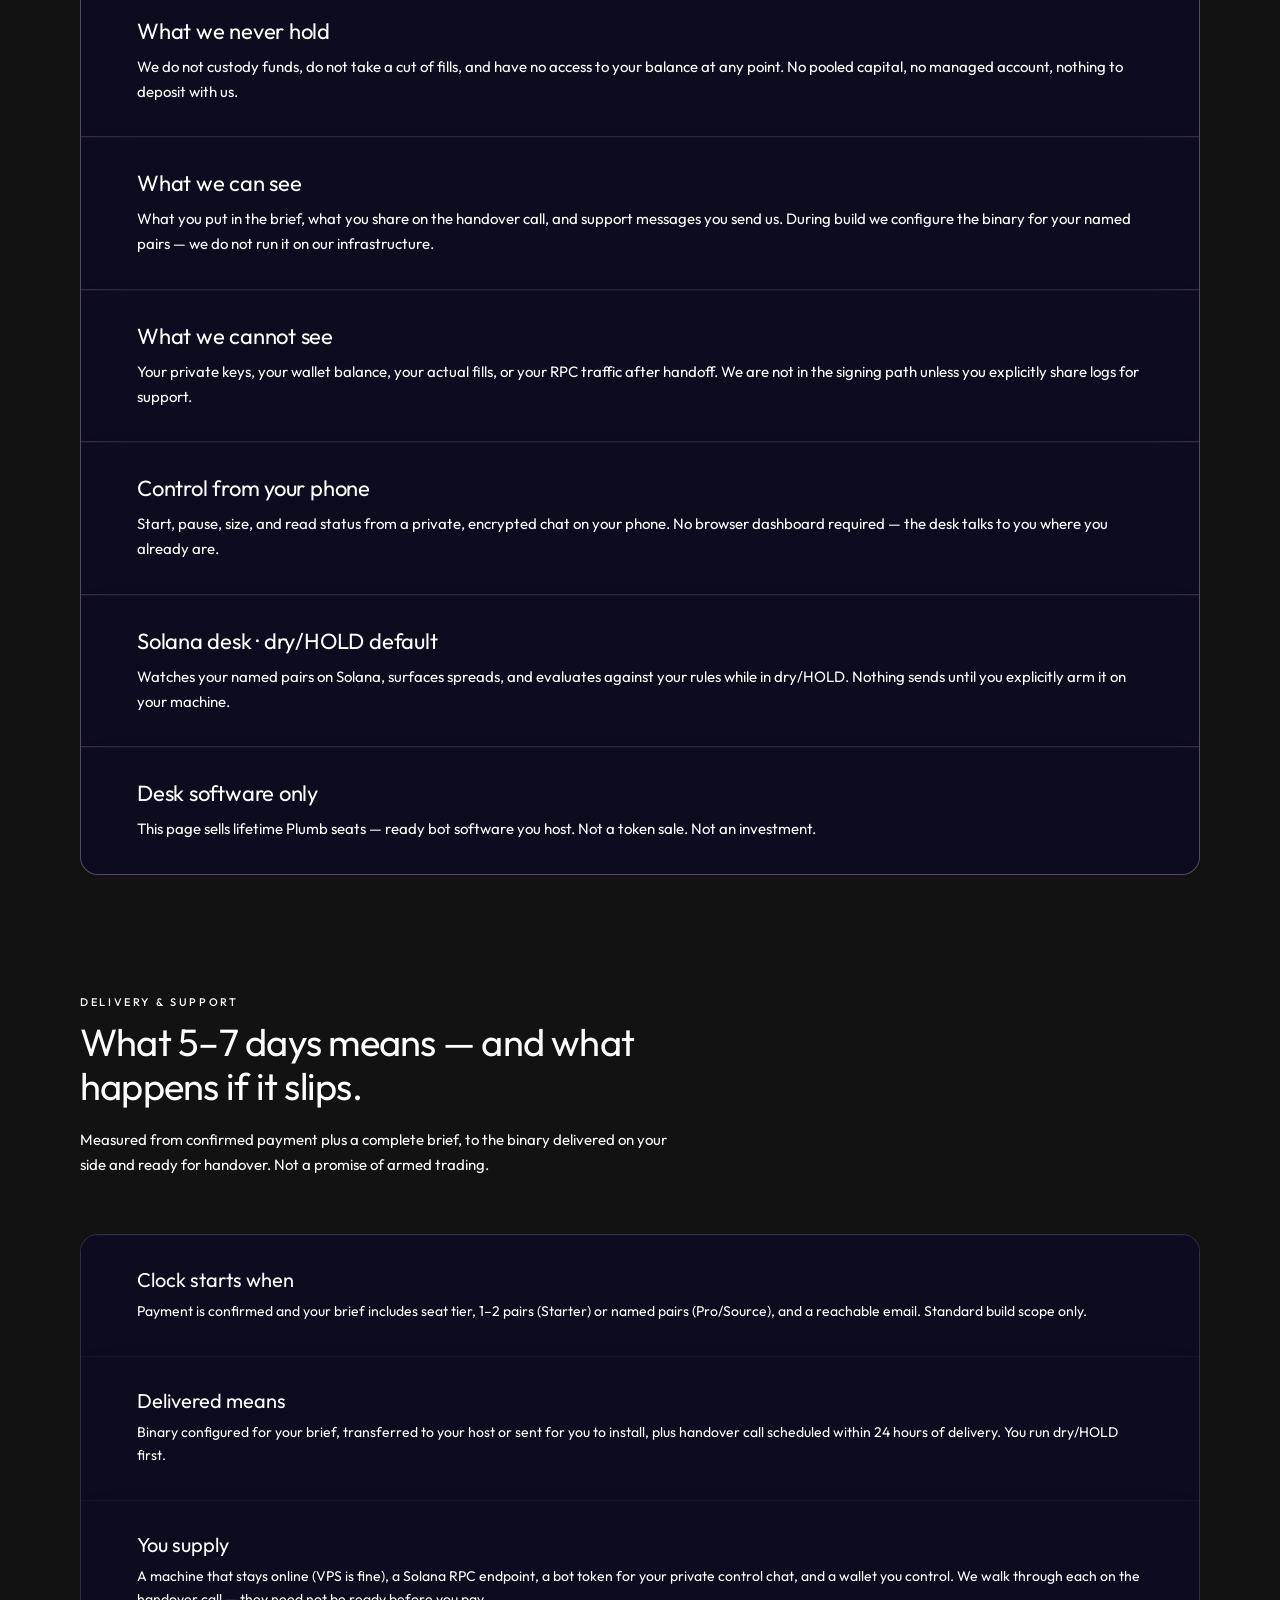
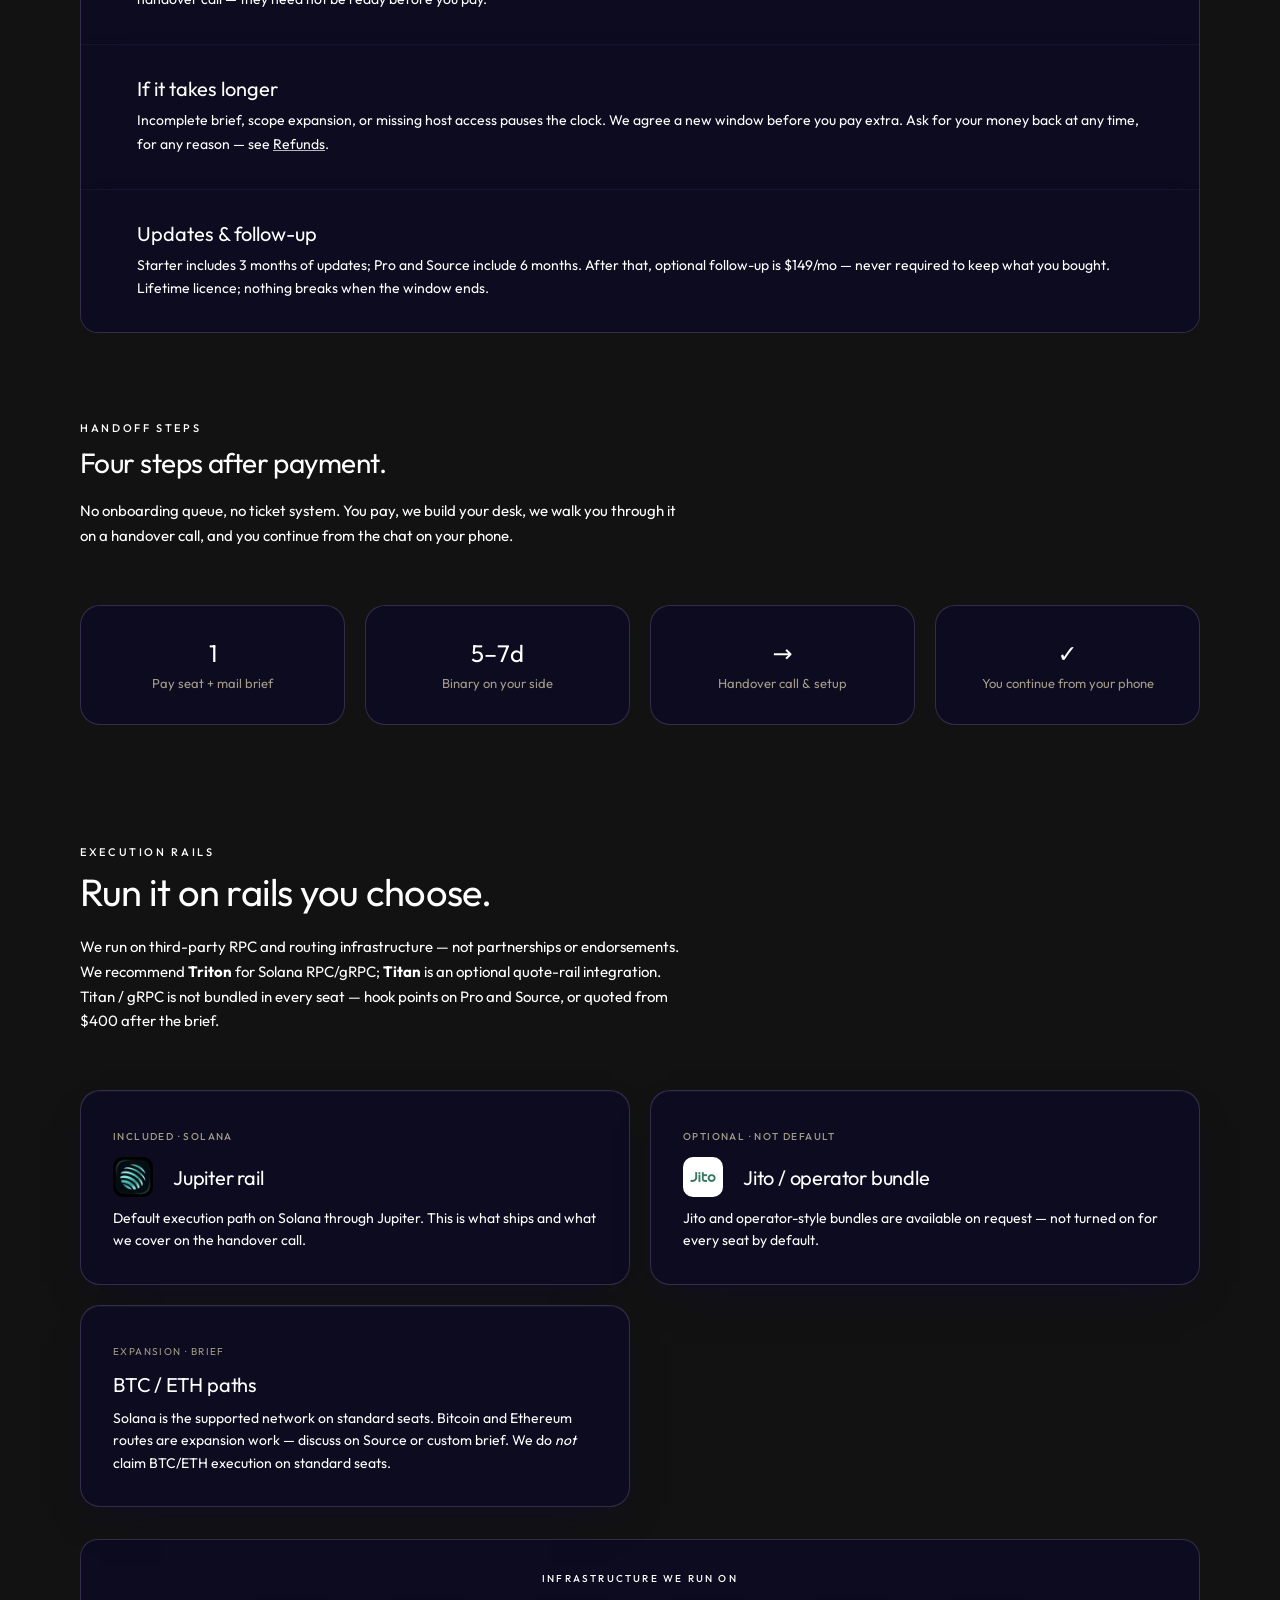
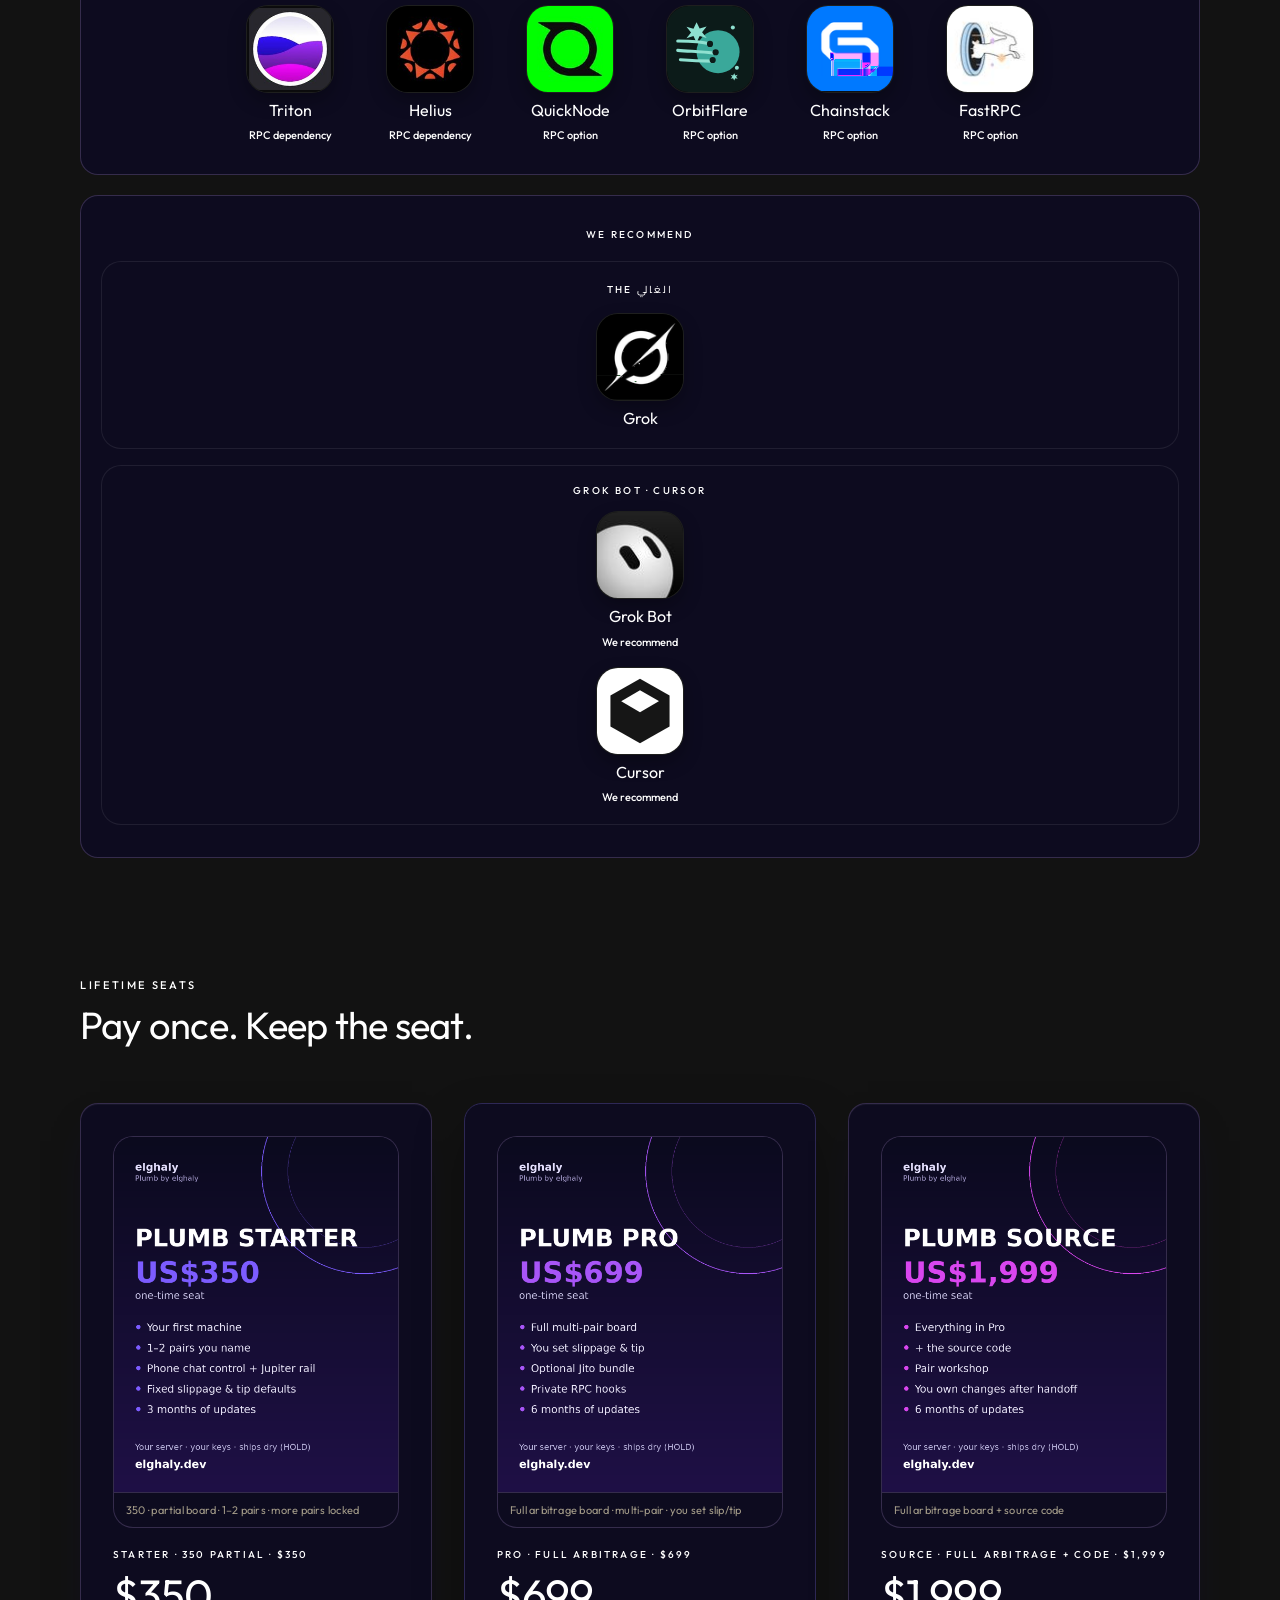
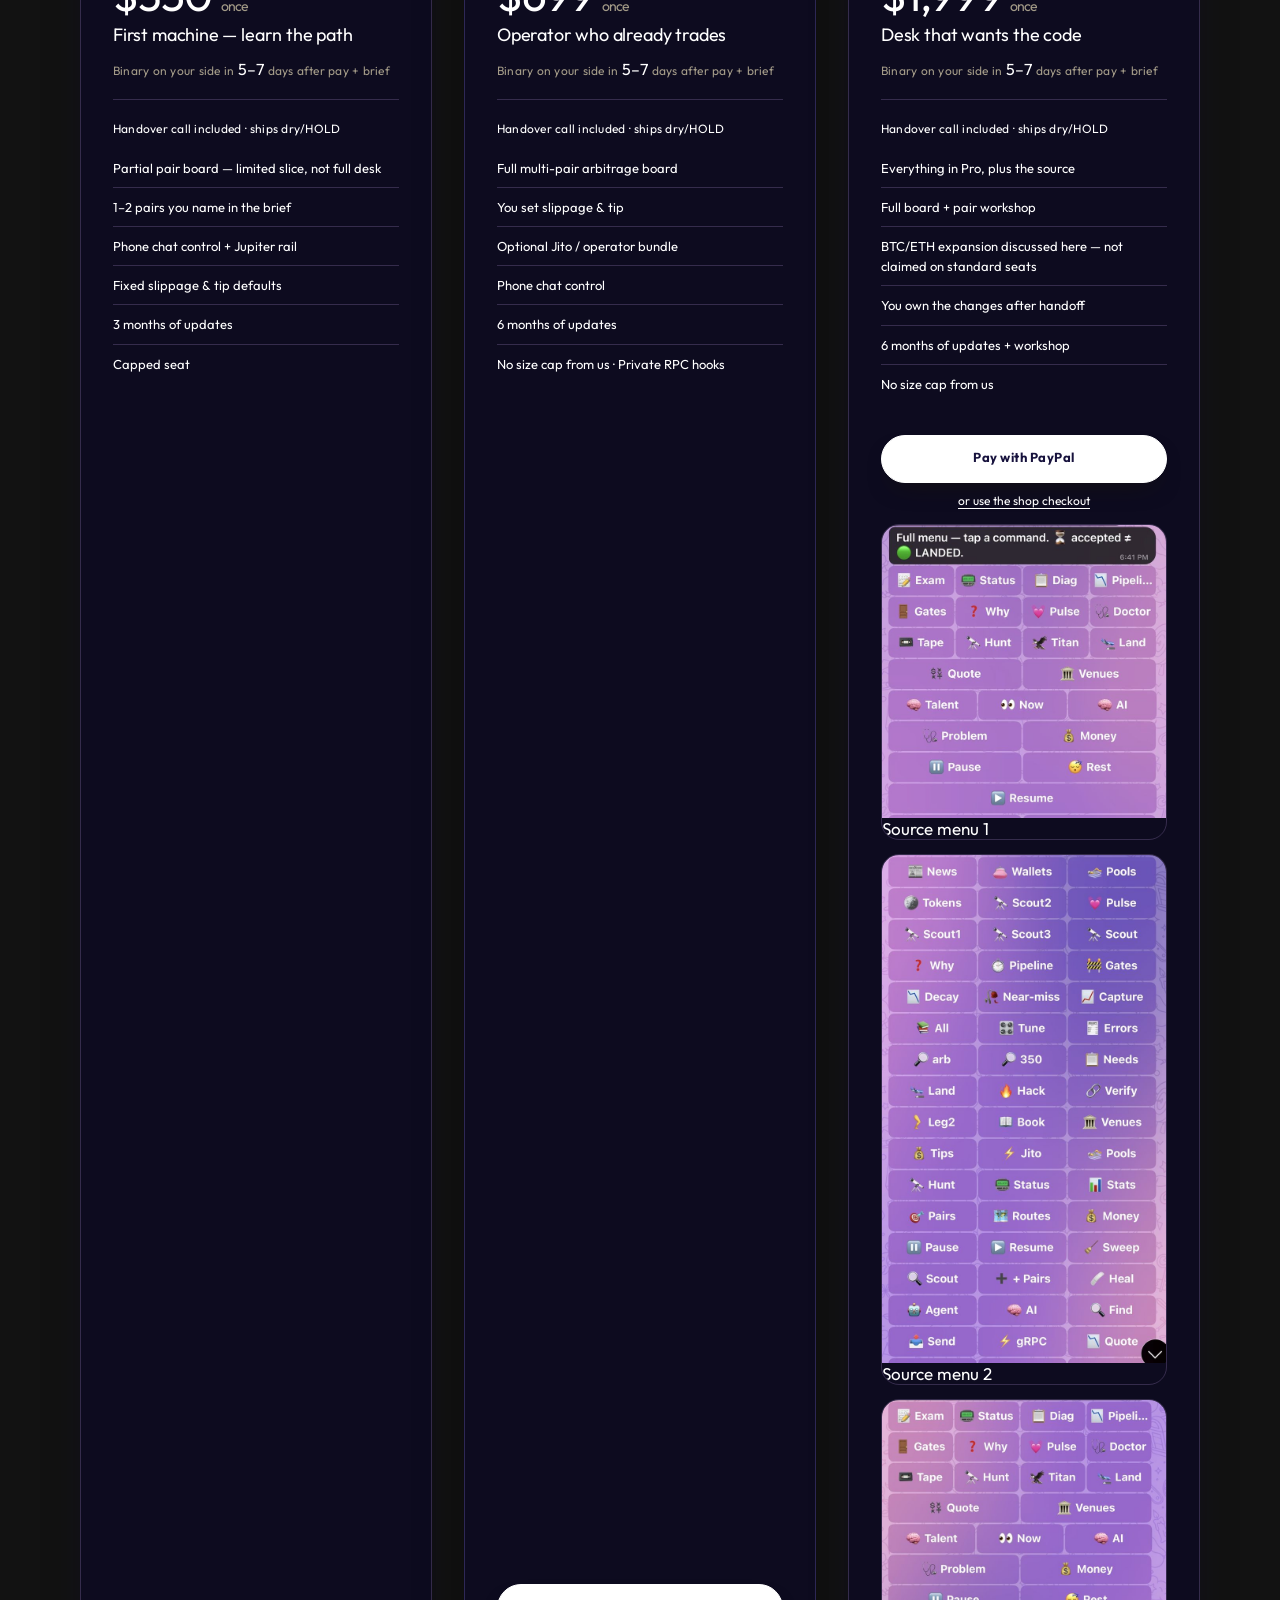
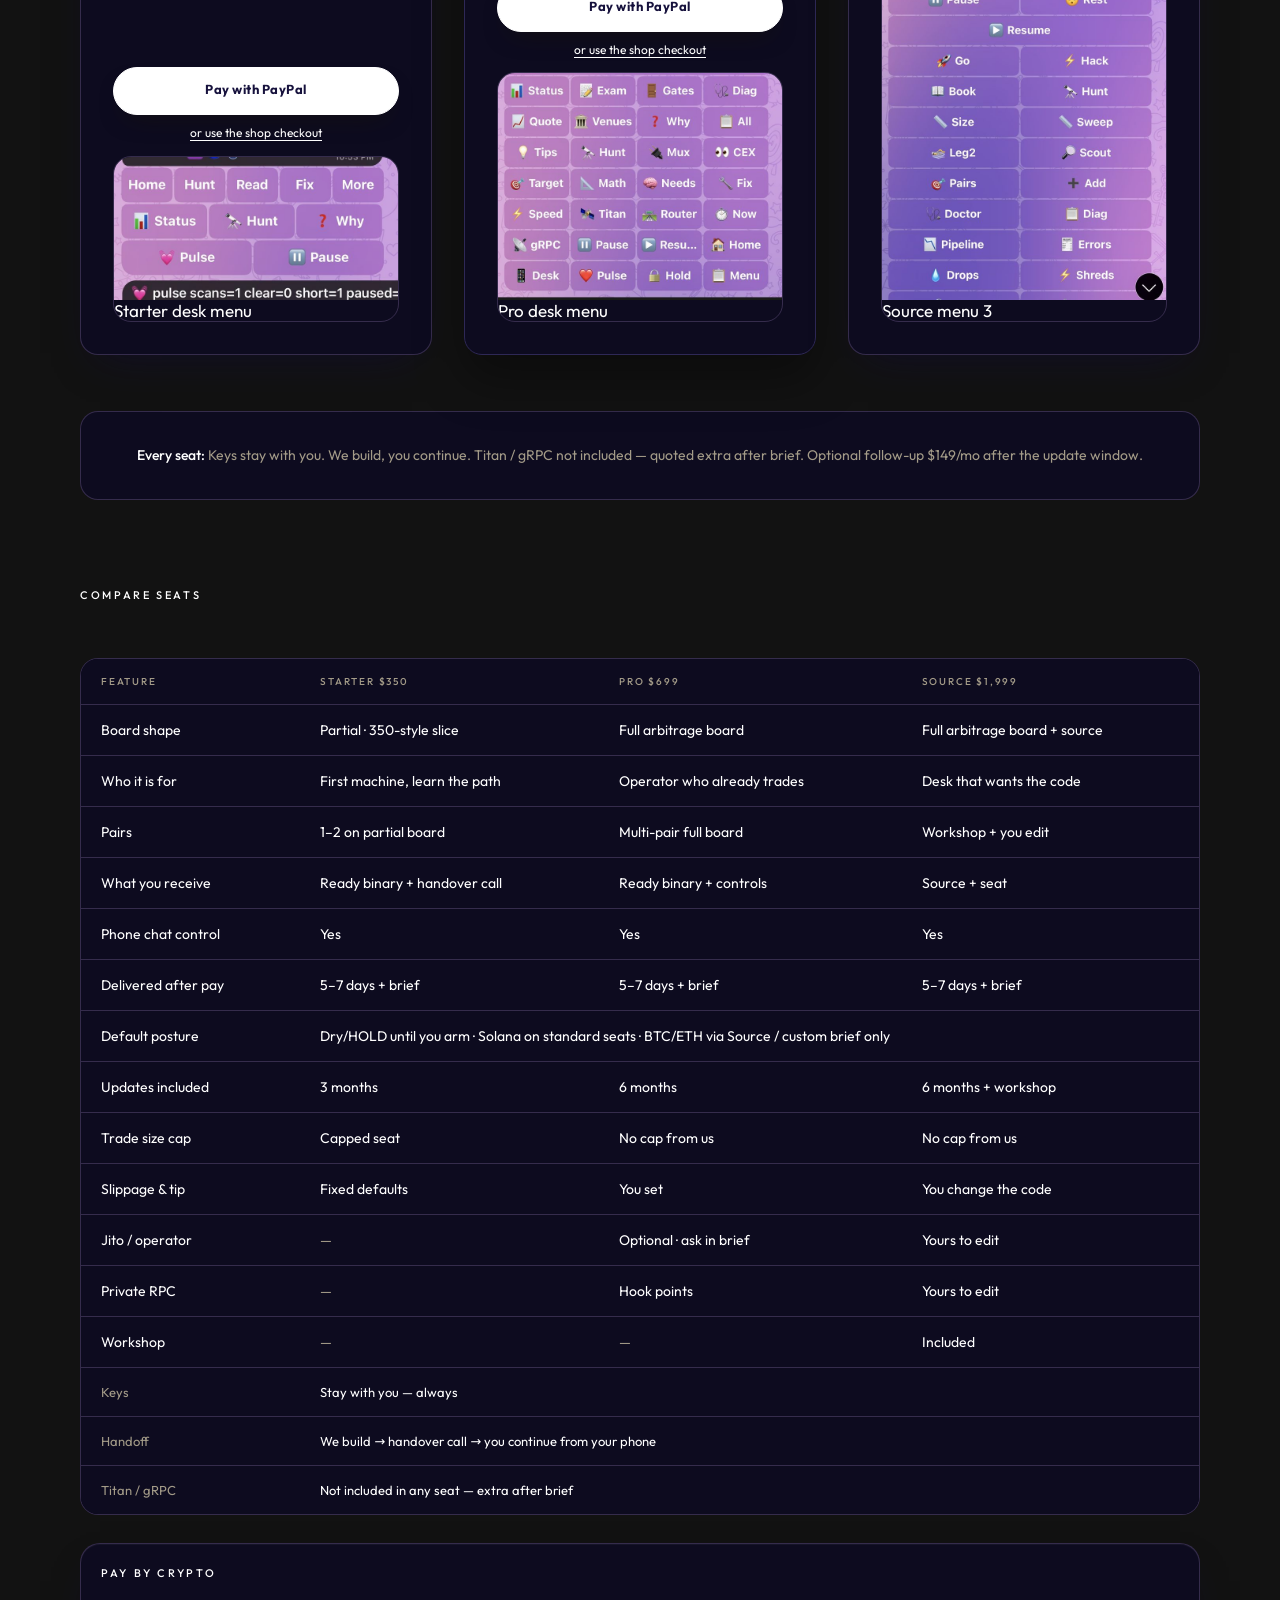
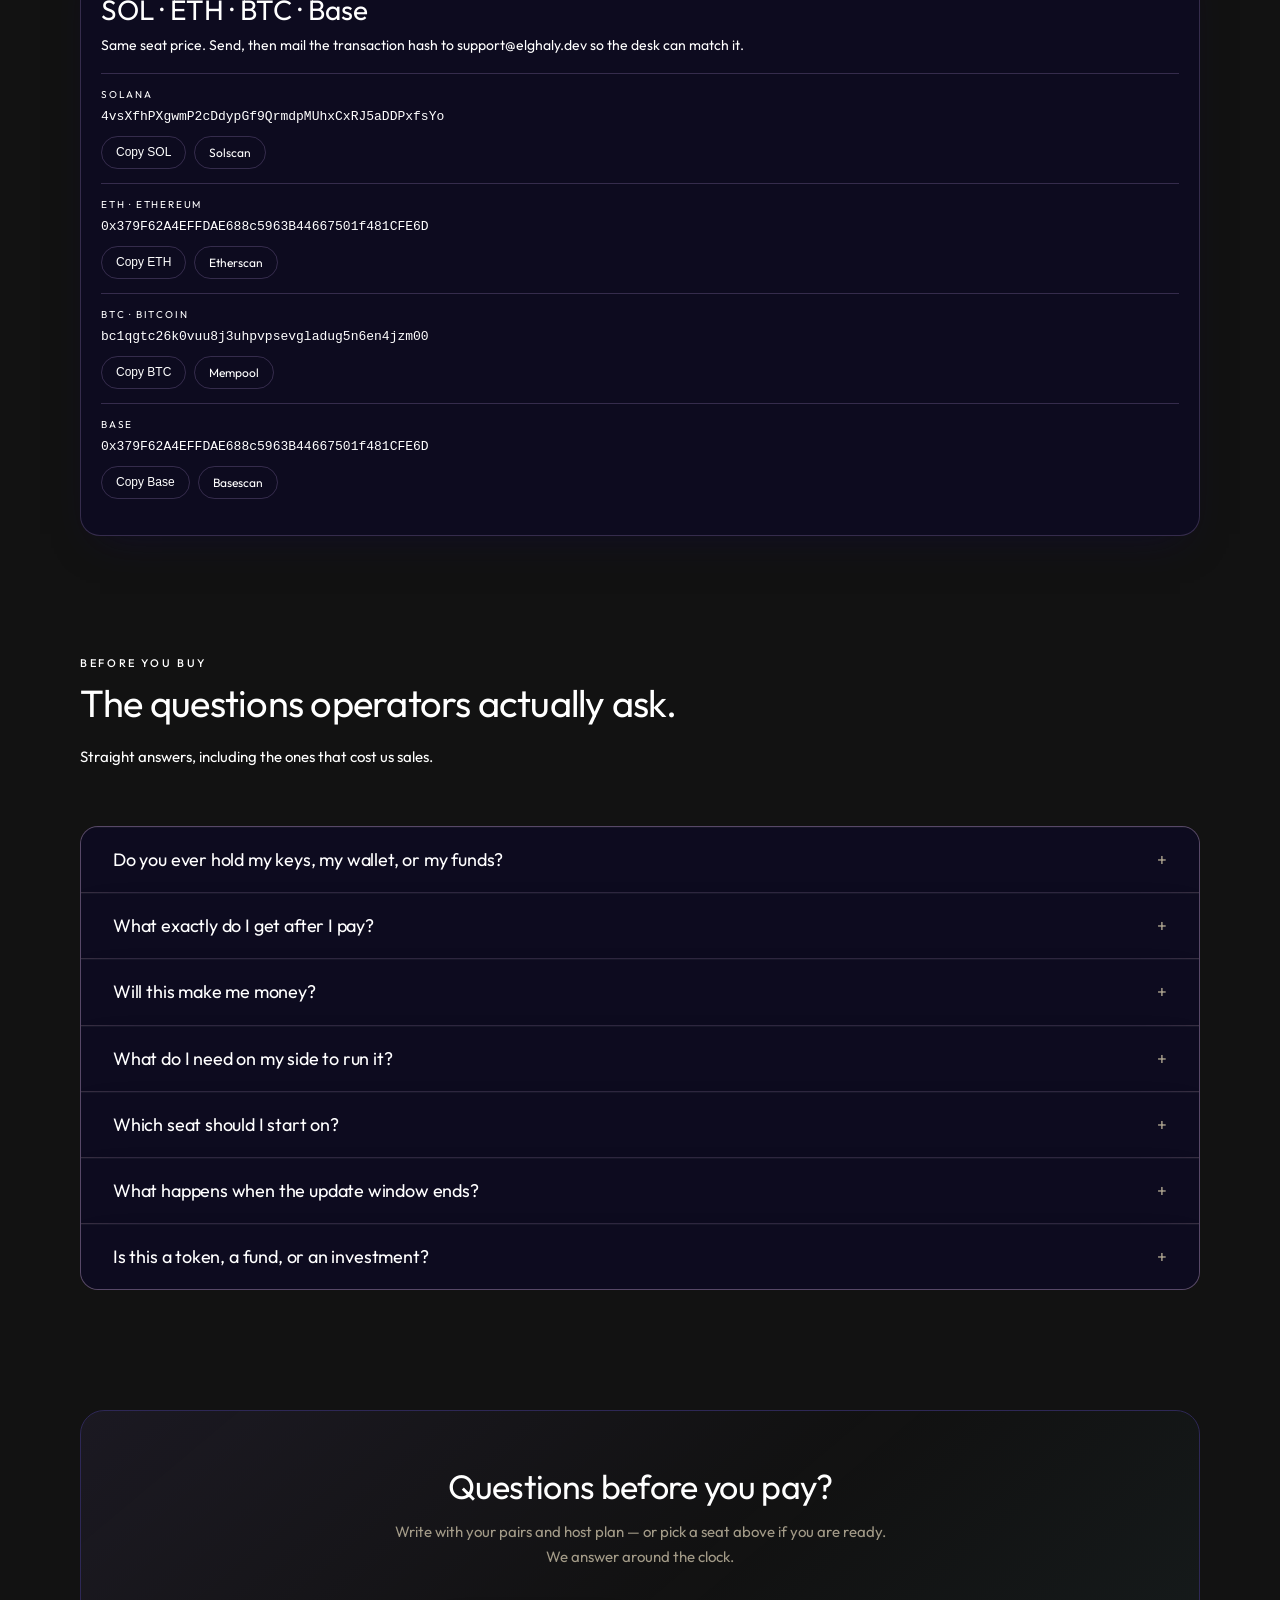
==== commit 62d7d42d: "style: elghaly.dev night background on every page" ====
--- a/index.html
+++ b/index.html
@@ -5,7 +5,7 @@
 <meta name="viewport" content="width=device-width,initial-scale=1"/>
 <title>Plumb — Ready Desk Software</title>
 <meta name="description" content="Self-hosted Solana desk software. Ships dry/HOLD. Controlled from a private chat on your phone, Jupiter routes, partial or full pair board. Ready in 5–7 days after payment and brief. Lifetime seats."/>
-<meta name="theme-color" content="#352373"/>
+<meta name="theme-color" content="#07080c"/>
 <meta name="color-scheme" content="dark"/>
 <meta name="robots" content="index,follow,max-image-preview:large,max-snippet:-1"/>
 <meta name="author" content="Elghaly"/>
@@ -244,7 +244,6 @@
 .js .st.on .card{opacity:1;transform:none}
 .js .st .card{opacity:1!important;transform:none!important;transition:none}
 .st.textonly .card{padding:18px 16px}
-)(); </script> <p>elghaly</p> <p class="lic-badges"><a href="https://creativecommons.org/licenses/by/4.0/" rel="license">© elghaly · CC BY 4.0</a></p> </footer> <script src="/page-menu.js" defer></script> <script> document.documentElement.classList.add('js'); const rm=matchMedia('(prefers-reduced-motion: reduce)').matches; const road=document.querySelector('.road'),stops=[...document.querySelectorAll('.st')],bed=document.getElementById('bed'),line=document.getElementById('line');let len=1; function draw(){const r=road.getBoundingClientRect();const pts=stops.map(s=>{const n=s.querySelector('.node').getBoundingClientRect();return[n.left+n.width/2-r.left,n.top+n.height/2-r.top]}
 .node{position:absolute;top:34px;width:18px;height:18px;margin-top:-9px;border-radius:50%;background:#1a1430;border:2px solid var(--gold);transition:.7s}
 .node{transition:none}
 .card{width:100%;background:linear-gradient(160deg,rgba(26,20,48,.9),rgba(13,17,32,.92));border:1px solid var(--line);border-radius:var(--radius);padding:12px;display:flex;gap:12px;align-items:center;box-shadow:0 0 28px rgba(159,127,209,.14)}
@@ -860,10 +859,10 @@
     <p class="addr" id="footAddr">Contact: <a href="mailto:support@elghaly.dev">support@elghaly.dev</a></p>
     <p class="addr legal-links"><a href="https://elghaly.dev/about.html">About</a> · <a href="https://chatting.elghaly.dev">Chatting</a> · <a href="/refunds/">Refunds</a> · <a href="https://elghaly.dev/delivery.html">Delivery</a> · <a href="https://elghaly.dev/terms.html">Terms</a> · <a href="https://elghaly.dev/privacy.html">Privacy</a></p>
     <p class="fine" id="fine">Plumb is desk software sold as-is, without warranty. We make no claims about results, returns, CLEAR, land, or any outcome. You host it, you hold the keys, you accept the risk. Not a token sale. Not an investment. <a href="refunds/">Refunds</a>.</p>
-  <p class="lic-badges"><a href="https://creativecommons.org/licenses/by/4.0/" rel="license">© elghaly · CC BY 4.0</a></p>
+  <p class="lic-badges"><a href="https://creativecommons.org/licenses/by/4.0/" rel="license">© elghaly · CC BY 4.0</a> <a href="https://github.com/Alarm2024">Open source</a></p>
 <div class="footer-social">
 <div class="fsoc-row"><a class="fsoc" href="https://github.com/elghaly-dev" aria-label="GitHub" rel="noopener"><svg viewBox="0 0 24 24" aria-hidden="true"><path fill="currentColor" d="M12 2a10 10 0 0 0-3.2 19.5c.5.1.7-.2.7-.5v-1.7c-2.8.6-3.4-1.3-3.4-1.3-.5-1.2-1.1-1.5-1.1-1.5-.9-.6.1-.6.1-.6 1 .1 1.5 1 1.5 1 .9 1.5 2.4 1.1 3 .8.1-.7.4-1.1.6-1.4-2.2-.3-4.6-1.1-4.6-5 0-1.1.4-2 1-2.7-.1-.3-.4-1.3.1-2.7 0 0 .8-.3 2.8 1a9.6 9.6 0 0 1 5 0c1.9-1.3 2.8-1 2.8-1 .5 1.4.2 2.4.1 2.7.6.7 1 1.6 1 2.7 0 3.9-2.4 4.7-4.6 5 .4.3.7.9.7 1.9v2.8c0 .3.2.6.7.5A10 10 0 0 0 12 2z"/></svg></a><a class="fsoc" href="https://gitlab.com/elghaly-dev" aria-label="GitLab" rel="noopener"><svg viewBox="0 0 24 24" aria-hidden="true"><path fill="currentColor" d="M12 21.5 3.2 14.6a1 1 0 0 1-.3-1.1L4.7 8l2.5 7.7h9.6L19.3 8l1.8 5.5a1 1 0 0 1-.3 1.1z"/></svg></a><a class="fsoc" href="https://www.linkedin.com/company/elghaly-llc" aria-label="LinkedIn" rel="noopener"><svg viewBox="0 0 24 24" aria-hidden="true"><path fill="currentColor" d="M4.5 8.5h3.3V20H4.5zM6.2 3.5a1.9 1.9 0 1 1 0 3.8 1.9 1.9 0 0 1 0-3.8zM10 8.5h3.1v1.6c.5-.9 1.6-1.9 3.4-1.9 3.5 0 4.1 2.3 4.1 5.3V20h-3.3v-5.7c0-1.4 0-3.1-1.9-3.1s-2.2 1.5-2.2 3V20H10z"/></svg></a><a class="fsoc" href="https://x.com/wyndham350" aria-label="X" rel="noopener" target="_blank"><svg viewBox="0 0 24 24" aria-hidden="true"><path fill="currentColor" d="M17.8 3h3.1l-6.8 7.7L22 21h-6.2l-4.9-6.3L5.3 21H2.2l7.2-8.3L2 3h6.4l4.4 5.800zm-1.100 16.2h1.700L7.4 4.700H5.600z"/></svg></a><a class="fsoc" href="https://www.instagram.com/plumb.35" aria-label="Instagram" rel="noopener" target="_blank"><svg viewBox="0 0 24 24" aria-hidden="true"><rect x="3.5" y="3.5" width="17" height="17" rx="5" fill="none" stroke="currentColor" stroke-width="1.7"/><circle cx="12" cy="12" r="4" fill="none" stroke="currentColor" stroke-width="1.7"/><circle cx="17" cy="7" r="1.1" fill="currentColor"/></svg></a><a class="fsoc" href="https://plumb-shop.elghaly.dev" aria-label="Plumb shop" rel="noopener" target="_blank"><svg viewBox="0 0 24 24" aria-hidden="true"><path fill="none" stroke="currentColor" stroke-width="1.7" stroke-linejoin="round" stroke-linecap="round" d="M5 8h14l-1 12H6zM9 8V6.5a3 3 0 0 1 6 0V8"/></svg></a><a class="fsoc" href="&#x6d;&#x61;&#x69;&#x6c;&#x74;&#x6f;&#x3a;&#x31;&#x39;&#x31;&#x38;&#x38;&#x32;&#x35;&#x37;&#x35;&#x32;&#x40;&#x71;&#x71;&#x2e;&#x63;&#x6f;&#x6d;" aria-label="QQ Mail" rel="noopener"><svg viewBox="0 0 24 24" aria-hidden="true"><path fill="none" stroke="currentColor" stroke-width="1.7" stroke-linejoin="round" stroke-linecap="round" d="M3.5 6h17v12h-17zM3.5 6.5l8.5 6.5 8.5-6.5"/></svg></a></div>
-<p class="fsoc-addr" dir="ltr">Elghaly LLC, 548 Market St, San Francisco, CA 94104, USA</p>
+<p class="fsoc-addr" dir="ltr">Elghaly LLC · 548 Market St, San Francisco, CA 94104, USA</p>
 </div>
 </footer>
 </div>
--- a/css/house-glass.css
+++ b/css/house-glass.css
@@ -35,8 +35,9 @@
 :root {
   color-scheme: dark;
   /* Design spec tokens (chatting.elghaly.dev) */
-  --bg: #5a4fc0;
-  --bg-2: #6a5fd0;
+  /* page night, as elghaly.dev: --night #07080c, --night-2 #0d1120 */
+  --bg: #07080c;
+  --bg-2: #0d1120;
   --card: #0d0b1f;
   --card-2: #17142f;
   --line: #1c1838;
@@ -112,7 +113,11 @@
   inset: 0;
   z-index: -1;
   pointer-events: none;
-  background: linear-gradient(180deg, var(--house-bg), var(--house-bg-2));
+  /* the elghaly.dev page background: night with a lapis glow on top */
+  background:
+    radial-gradient(120% 60% at 50% -10%, rgba(42, 76, 179, .30), transparent 60%),
+    radial-gradient(80% 50% at 50% 110%, rgba(196, 161, 236, .10), transparent 70%),
+    var(--house-bg);
 }
 
 .wrap {
@@ -140,7 +145,7 @@
   z-index: 50;
   margin: 0 calc(-1 * var(--house-gutter)) var(--space-sm);
   padding: 0;
-  background: rgba(90, 79, 192, 0.94);
+  background: rgba(13, 17, 32, 0.7);
   border-bottom: 1px solid var(--house-on-bg-line);
   backdrop-filter: saturate(160%) blur(16px);
   -webkit-backdrop-filter: saturate(160%) blur(16px);
@@ -180,7 +185,7 @@
 }
 
 header.nav.is-stuck {
-  background: rgba(90, 79, 192, 0.94);
+  background: rgba(13, 17, 32, 0.7);
   border-bottom-color: var(--house-on-bg-line);
 }
 
@@ -1177,7 +1182,7 @@
 @media(max-width:900px){
   .why-grid,.modes-grid,.seats,.gallery,.flash-gallery,.fixture-grid,.proof-links,.rails,.timeline{grid-template-columns:1fr}
   .wrap{padding:0 20px var(--space-xl)}
-  header{flex-direction:row;align-items:center;margin:0 -20px;padding:12px 20px}
+  header{flex-direction:row;align-items:center;margin:0 calc(-1 * var(--house-gutter));padding:12px var(--house-gutter)}
   .site-nav{display:none}
   .brand-plate-inner{grid-template-columns:1fr;gap:var(--space-md);padding:var(--space-sm)}
   .mobile-cta{display:flex}
